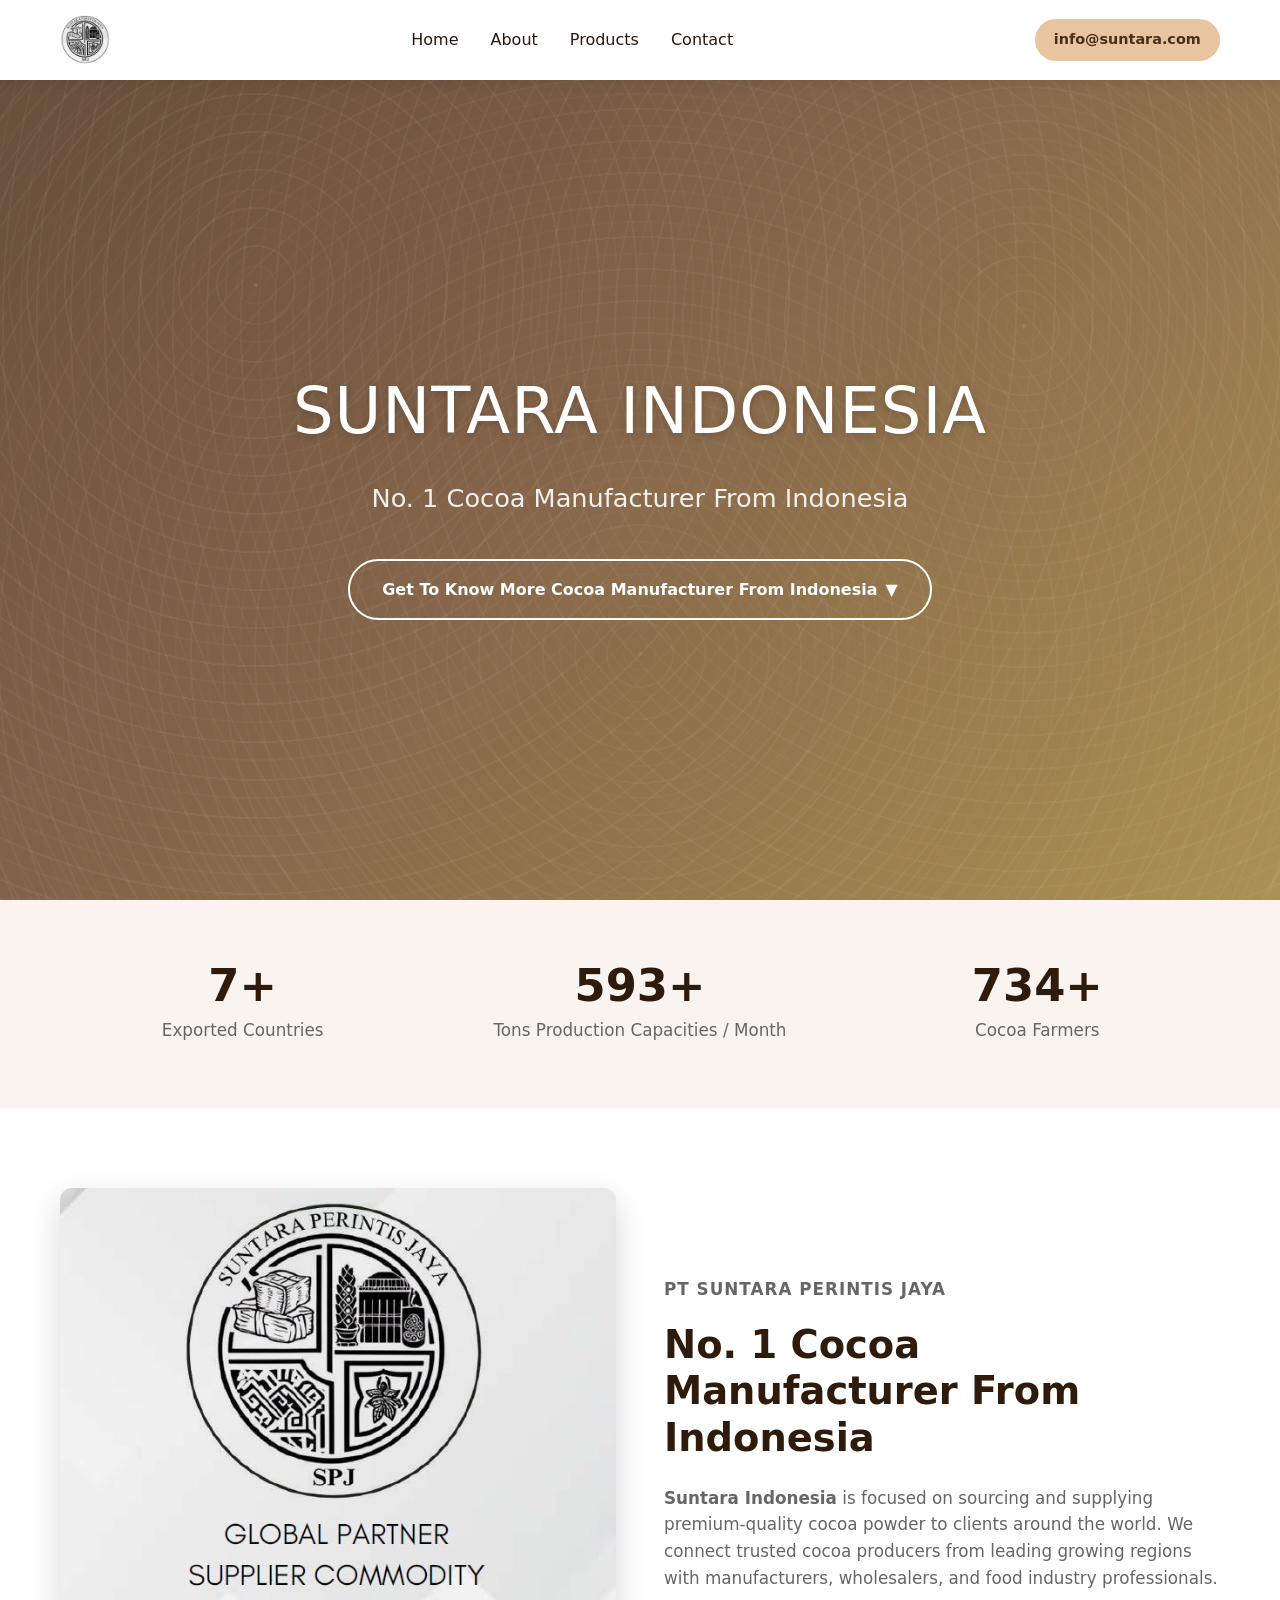
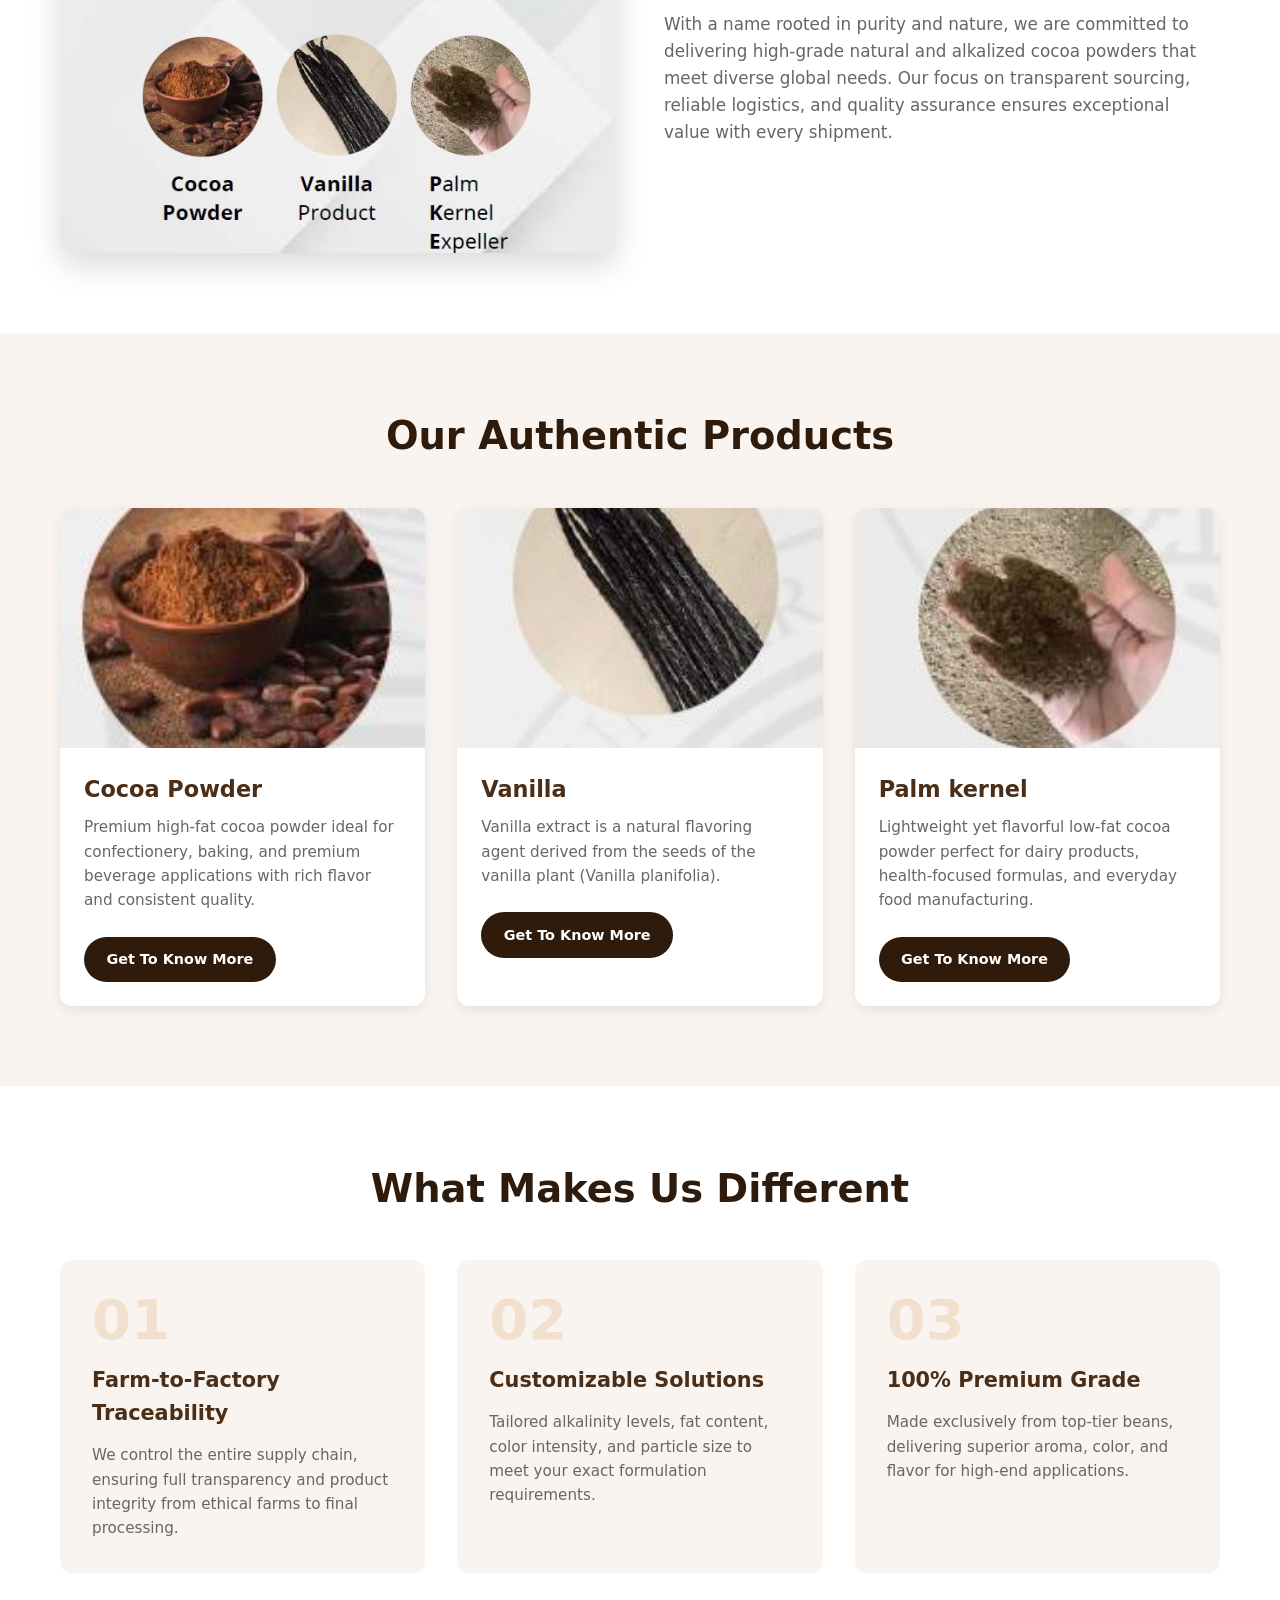
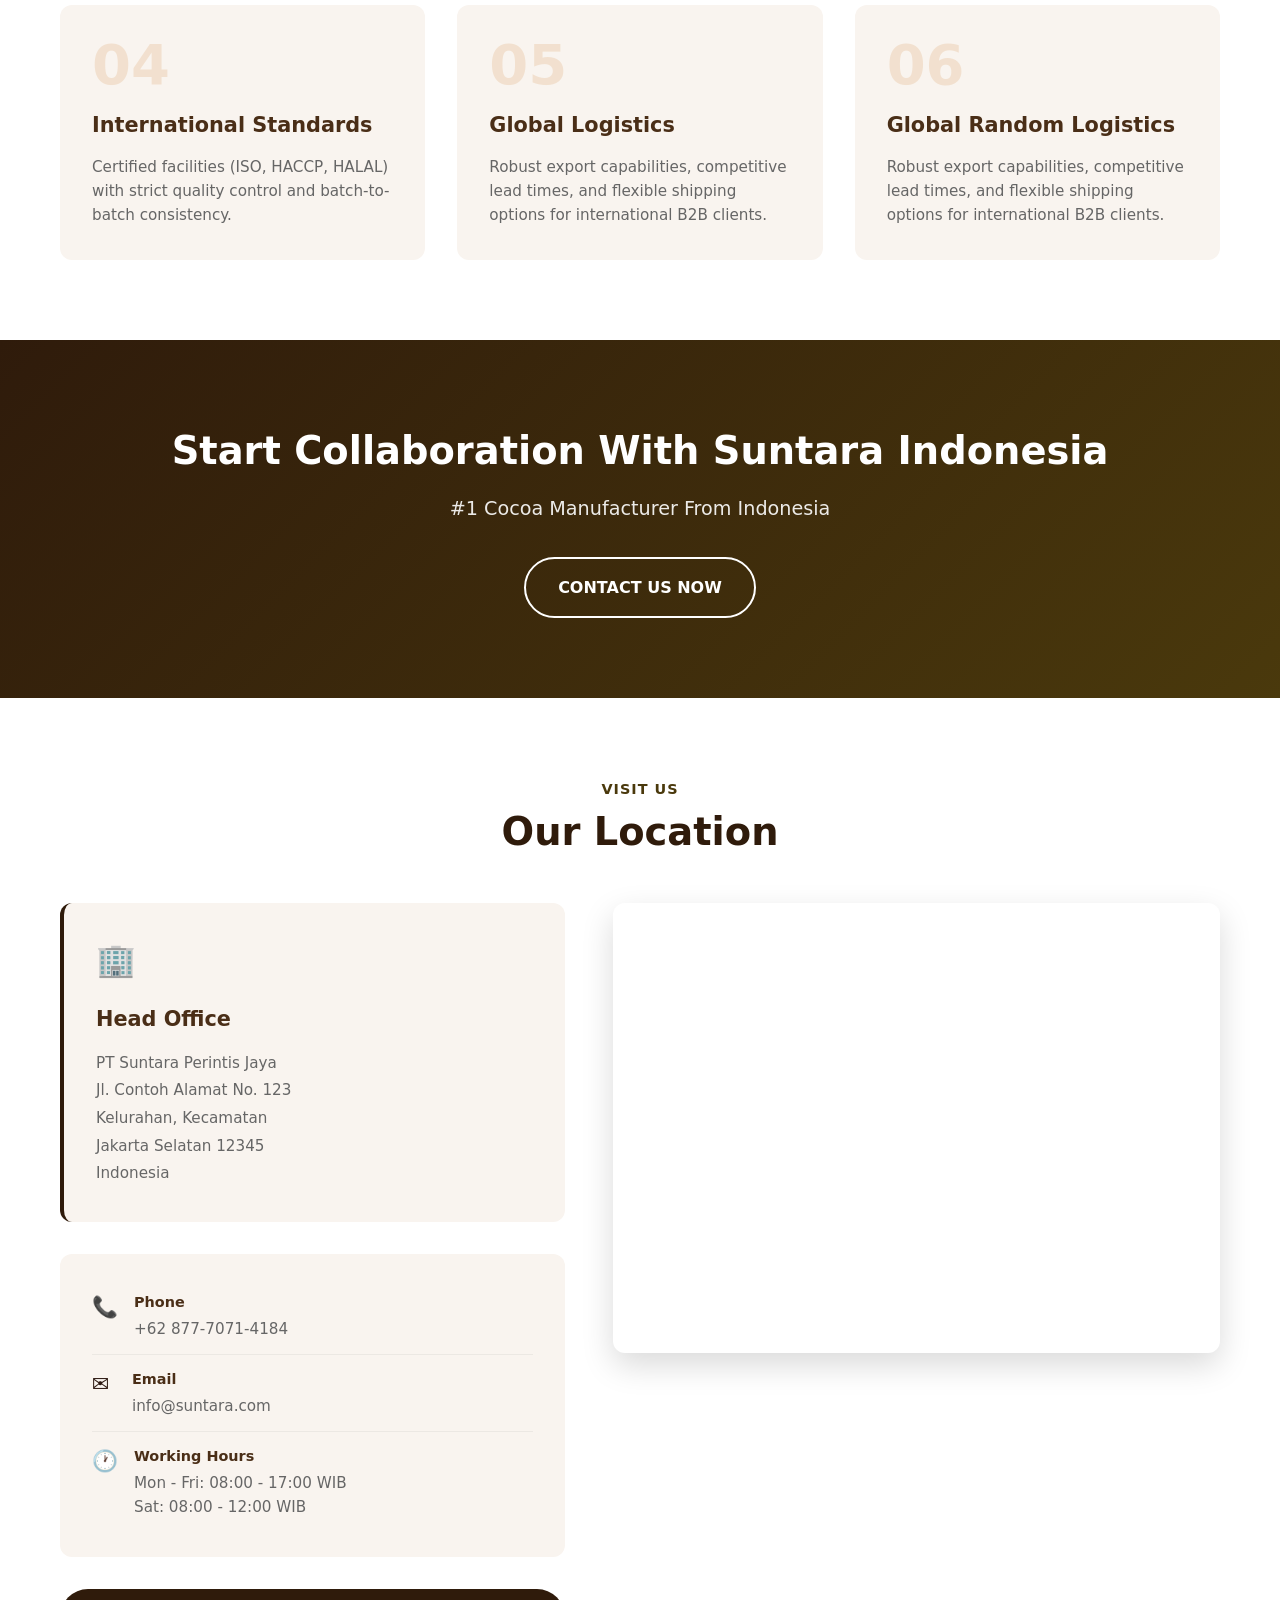
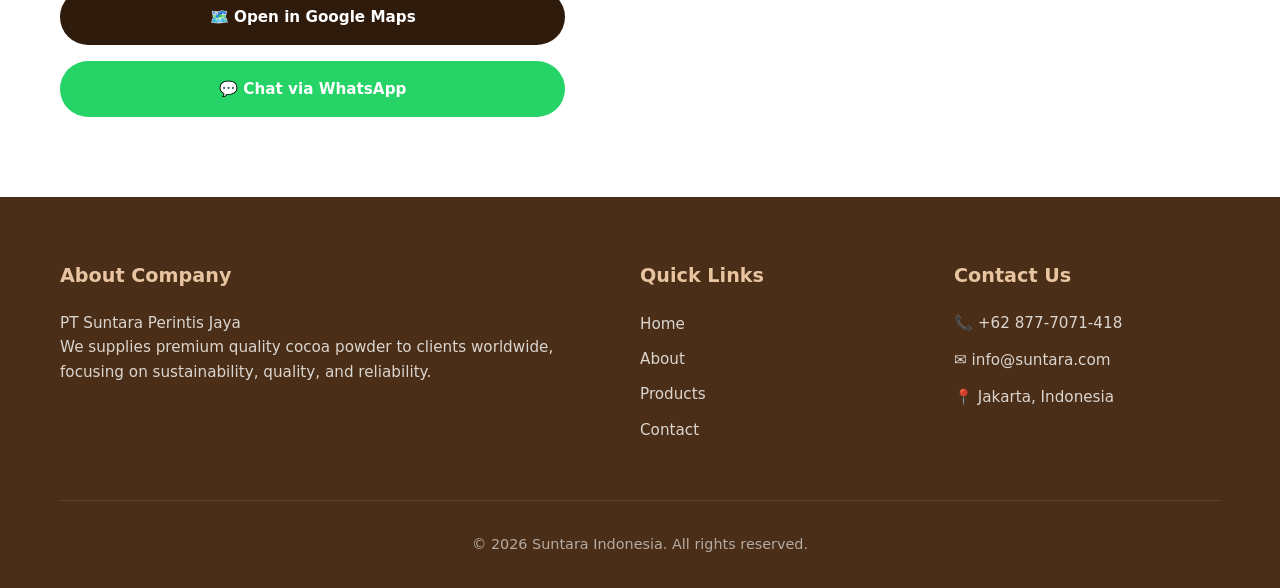
==== index.html @ 2d5b29d4 "add:3product" ====
<!DOCTYPE html>
<html lang="id">
<head>
    <meta charset="UTF-8">
    <meta name="viewport" content="width=device-width, initial-scale=1.0">
    <meta name="description" content="PT SPJ - Premium Cocoa Manufacturer from Indonesia. Supplying high-quality alkalized & natural cocoa powder worldwide.">
    <meta name="keywords" content="cocoa powder, cocoa manufacturer, indonesia cocoa, alkalized cocoa, natural cocoa">
    <title>PT SPJ | Premium Manufacturer</title>
    
    <!-- Link ke file CSS -->
    <link rel="stylesheet" href="style.css">
    
    <!-- Favicon (opsional) -->
    <link rel="icon" type="image/png" href="assets/images/favicon.png">
    
    <!-- Preload font (opsional, ganti dengan font yang Anda pakai) -->
    <link rel="preconnect" href="https://fonts.googleapis.com">
    <link rel="preconnect" href="https://fonts.gstatic.com" crossorigin>
</head>
<body>

    <!-- ================= HEADER / NAVBAR ================= -->
    <header class="navbar" id="navbar">
        <div class="container">
            <a href="#home" class="logo">
                <!-- Ganti dengan logo Anda -->
                <img src="assets/images/logo.png" alt="Santura Indonesia Logo" width="150" height="50">
            </a>
            
            <nav class="nav-menu">
                <a href="#home" class="nav-link">Home</a>
                <a href="#about" class="nav-link">About</a>
                <a href="#products" class="nav-link">Products</a>
                <a href="#contact" class="nav-link">Contact</a>
            </nav>
            
            <a href="mailto:info@suntara.com" class="email-btn">info@suntara.com</a>
            
            <!-- Hamburger untuk mobile -->
            <button class="hamburger" aria-label="Toggle navigation menu">
                <span></span>
                <span></span>
                <span></span>
            </button>
        </div>
    </header>

    <!-- ================= HERO SECTION ================= -->
    <section id="home" class="hero">
        <div class="container hero-content">
            <h1 class="hero-title">SUNTARA INDONESIA</h1>
            <p class="hero-subtitle">No. 1 Cocoa Manufacturer From Indonesia</p>
            <a href="#about" class="btn-primary">
                Get To Know More Cocoa Manufacturer From Indonesia
                <span class="arrow">▼</span>
            </a>
        </div>
    </section>

    <!-- ================= STATISTICS SECTION ================= -->
    <section class="statistics">
        <div class="container">
            <div class="stats-grid">
                <div class="stat-item">
                    <h3 class="stat-number">10+</h3>
                    <p class="stat-label">Exported Countries</p>
                </div>
                <div class="stat-item">
                    <h3 class="stat-number">800+</h3>
                    <p class="stat-label">Tons Production Capacities / Month</p>
                </div>
                <div class="stat-item">
                    <h3 class="stat-number">990+</h3>
                    <p class="stat-label">Cocoa Farmers</p>
                </div>
            </div>
        </div>
    </section>

    <!-- ================= ABOUT SECTION ================= -->
    <section id="about" class="about">
        <div class="container">
            <div class="about-grid">
                <div class="about-image">
                    <!-- Ganti dengan gambar about/factory Anda -->
                    <img src="assets/images/df.jpg" alt="Cocoa processing facility in Indonesia" loading="lazy" width="600" height="400">
                </div>
                <div class="about-content">
                    <p class="section-tag">PT Suntara Perintis Jaya</p>
                    <h2 class="section-title">No. 1 Cocoa Manufacturer From Indonesia</h2>
                    <p><strong>Suntara Indonesia</strong> is focused on sourcing and supplying premium-quality cocoa powder to clients around the world. We connect trusted cocoa producers from leading growing regions with manufacturers, wholesalers, and food industry professionals.</p>
                    <p>With a name rooted in purity and nature, we are committed to delivering high-grade natural and alkalized cocoa powders that meet diverse global needs. Our focus on transparent sourcing, reliable logistics, and quality assurance ensures exceptional value with every shipment.</p>
                </div>
            </div>
        </div>
    </section>

    <!-- ================= PRODUCTS SECTION ================= -->
    <section id="products" class="products">
        <div class="container">
            <div class="section-header">
                <h2 class="section-title">Our Authentic Products</h2>
            </div>
            <div class="products-grid">
                <!-- Product 1 -->
                <article class="product-card">
                    <div class="product-image">
                        <img src="assets/images/3.JPG" alt="Alkalized Cocoa Powder High Fat" loading="lazy" width="400" height="300">
                    </div>
                    <h3>Cocoa Powder</h3>
                    <p>Premium high-fat cocoa powder ideal for confectionery, baking, and premium beverage applications with rich flavor and consistent quality.</p>
                    <a href="#contact" class="btn-secondary">Get To Know More</a>
                </article>

                <!-- Product 2 -->
                <article class="product-card">
                    <div class="product-image">
                        <img src="assets/images/2.JPG" alt="Alkalized Cocoa Powder Low Fat" loading="lazy" width="400" height="300">
                    </div>
                    <h3>Vanilla</h3>
                    <p>Vanilla extract is a natural flavoring agent derived from the seeds of the vanilla plant (Vanilla planifolia).</p>
                    <a href="#contact" class="btn-secondary">Get To Know More</a>
                </article>

                 <!-- Product 3 -->
                <article class="product-card">
                    <div class="product-image">
                        <img src="assets/images/4.JPG" alt="Alkalized Cocoa Powder Low Fat" loading="lazy" width="400" height="300">
                    </div>
                    <h3>Palm kernel </h3>
                    <p>Lightweight yet flavorful low-fat cocoa powder perfect for dairy products, health-focused formulas, and everyday food manufacturing.</p>
                    <a href="#contact" class="btn-secondary">Get To Know More</a>
                </article>
            </div>
        </div>
    </section>
    

    <!-- ================= DIFFERENTIATORS SECTION ================= -->
    <section class="differentiators">
        <div class="container">
            <div class="section-header">
                <h2 class="section-title">What Makes Us Different</h2>
            </div>
            <div class="diff-grid">
                <div class="diff-item">
                    <div class="diff-number">01</div>
                    <h3>Farm-to-Factory Traceability</h3>
                    <p>We control the entire supply chain, ensuring full transparency and product integrity from ethical farms to final processing.</p>
                </div>
                <div class="diff-item">
                    <div class="diff-number">02</div>
                    <h3>Customizable Solutions</h3>
                    <p>Tailored alkalinity levels, fat content, color intensity, and particle size to meet your exact formulation requirements.</p>
                </div>
                <div class="diff-item">
                    <div class="diff-number">03</div>
                    <h3>100% Premium Grade</h3>
                    <p>Made exclusively from top-tier beans, delivering superior aroma, color, and flavor for high-end applications.</p>
                </div>
                <div class="diff-item">
                    <div class="diff-number">04</div>
                    <h3>International Standards</h3>
                    <p>Certified facilities (ISO, HACCP, HALAL) with strict quality control and batch-to-batch consistency.</p>
                </div>
                <div class="diff-item">
                    <div class="diff-number">05</div>
                    <h3>Global Logistics</h3>
                    <p>Robust export capabilities, competitive lead times, and flexible shipping options for international B2B clients.</p>
                </div>
                <div class="diff-item">
                    <div class="diff-number">06</div>
                    <h3>Global Random Logistics</h3>
                    <p>Robust export capabilities, competitive lead times, and flexible shipping options for international B2B clients.</p>
                </div>
            </div>
        </div>
    </section>

    <!-- ================= CTA SECTION ================= -->
    <section class="cta">
        <div class="container">
            <h2>Start Collaboration With Suntara Indonesia</h2>
            <p>#1 Cocoa Manufacturer From Indonesia</p>
            <a href="#contact" class="btn-primary">CONTACT US NOW</a>
        </div>
    </section>

    <!-- ================= LOCATION / MAP SECTION ================= -->
<section id="contact" class="location">
    <div class="container">
        <div class="section-header">
            <p class="section-tag">Visit Us</p>
            <h2 class="section-title">Our Location</h2>
        </div>
        
        <div class="location-grid">
            <!-- Address Info -->
            <div class="location-info">
                <div class="address-card">
                    <div class="address-icon">🏢</div>
                    <h3>Head Office</h3>
                    <p>PT Suntara Perintis Jaya</p>
                    <p>Jl. Contoh Alamat No. 123</p>
                    <p>Kelurahan, Kecamatan</p>
                    <p>Jakarta Selatan 12345</p>
                    <p>Indonesia</p>
                </div>
                
                <div class="contact-card">
                    <div class="contact-item">
                        <span class="contact-icon">📞</span>
                        <div>
                            <strong>Phone</strong>
                            <p>+62 877-7071-4184</p>
                        </div>
                    </div>
                    <div class="contact-item">
                        <span class="contact-icon">✉️</span>
                        <div>
                            <strong>Email</strong>
                            <p>info@suntara.com</p>
                        </div>
                    </div>
                    <div class="contact-item">
                        <span class="contact-icon">🕐</span>
                        <div>
                            <strong>Working Hours</strong>
                            <p>Mon - Fri: 08:00 - 17:00 WIB</p>
                            <p>Sat: 08:00 - 12:00 WIB</p>
                        </div>
                    </div>
                </div>
                
                <!-- Action Buttons -->
                <div class="location-actions">
                    <a href="https://maps.google.com/?q=PT+Suntara+Perintis+Jaya+Jakarta" 
                       target="_blank" 
                       class="btn-map">
                        🗺️ Open in Google Maps
                    </a>
                    <a href="https://wa.me/6287770714184" 
                       target="_blank" 
                       class="btn-whatsapp">
                        💬 Chat via WhatsApp
                    </a>
                </div>
            </div>
            
            <!-- Google Maps Embed -->
            <div class="location-map">
                <!-- Ganti src dengan embed URL dari Google Maps Anda -->
                <iframe 
                    src="https://www.google.com/maps/embed?pb=!1m18!1m12!1m3!1d126920.88888888889!2d106.8!3d-6.2!2m3!1f0!2f0!3f0!3m2!1i1024!2i768!4f13.1!3m3!1m2!1s0x0%3A0x0!2zNsKwMTInMDAuMCJTIDEwNsKwNDgnMDAuMCJF!5e0!3m2!1sen!2sid!4v1234567890" 
                    width="100%" 
                    height="450" 
                    style="border:0; border-radius: 12px;" 
                    allowfullscreen="" 
                    loading="lazy" 
                    referrerpolicy="no-referrer-when-downgrade"
                    title="PT Suntara Perintis Jaya Location">
                </iframe>
            </div>
        </div>
    </div>
</section>

    <!-- ================= FOOTER / CONTACT ================= -->
    <footer id="footer" class="footer">
        <div class="container">
            <div class="footer-grid">
                <div class="footer-col">
                    <h4>About Company</h4>
                    <p>PT Suntara Perintis Jaya 
                        <br>We supplies premium quality cocoa powder to clients worldwide, focusing on sustainability, quality, and reliability.</p>
                </div>
                <div class="footer-col">
                    <h4>Quick Links</h4>
                    <ul>
                        <li><a href="#home">Home</a></li>
                        <li><a href="#about">About</a></li>
                        <li><a href="#products">Products</a></li>
                        <li><a href="#contact">Contact</a></li>
                    </ul>
                </div>
                <div class="footer-col">
                    <h4>Contact Us</h4>
                    <p>📞 +62 877-7071-418</p>
                    <p>✉️ info@suntara.com</p>
                    <p>📍 Jakarta, Indonesia</p>
                </div>
            </div>
            <div class="footer-bottom">
                <p>&copy; <span id="current-year"></span> Suntara Indonesia. All rights reserved.</p>
            </div>
        </div>
    </footer>

    <!-- Link ke file JavaScript -->
    <script src="srcipt.js"></script>
</body>
</html>
---- style.css ----
/* =========================================
   1. CSS VARIABLES & RESET
   ========================================= */
:root {
    --primary-color: #2f1b0b;
    --primary-dark: #4A2E17;
    --secondary-color: #4a390c;
    --accent-color: #E8C4A0;
    --text-dark: #2C1810;
    --text-light: #6B4423;
    --text-muted: #666666;
    --bg-light: #F9F4EF;
    --bg-white: #ffffff;
    --shadow-sm: 0 4px 12px rgba(0, 0, 0, 0.08);
    --shadow-md: 0 8px 24px rgba(0, 0, 0, 0.12);
    --shadow-lg: 0 12px 32px rgba(0, 0, 0, 0.15);
    --radius-sm: 8px;
    --radius-md: 12px;
    --transition: all 0.3s cubic-bezier(0.4, 0, 0.2, 1);
    --header-height: 80px;
    --container-width: 1200px;
    --font-main: 'Segoe UI', system-ui, -apple-system, sans-serif;
}

*, *::before, *::after {
    margin: 0;
    padding: 0;
    box-sizing: border-box;
}

html {
    scroll-behavior: smooth;
    font-size: 16px;
}

body {
    font-family: var(--font-main);
    color: var(--text-dark);
    background-color: var(--bg-white);
    line-height: 1.6;
    overflow-x: hidden;
}

img {
    max-width: 100%;
    height: auto;
    display: block;
}

a {
    text-decoration: none;
    color: inherit;
    transition: var(--transition);
}

ul {
    list-style: none;
}

.container {
    width: 100%;
    max-width: var(--container-width);
    margin: 0 auto;
    padding: 0 20px;
}

/* =========================================
   2. HEADER / NAVBAR
   ========================================= */
.navbar {
    position: fixed;
    top: 0;
    left: 0;
    width: 100%;
    height: var(--header-height);
    background: rgba(255, 255, 255, 0.95);
    backdrop-filter: blur(10px);
    box-shadow: var(--shadow-sm);
    z-index: 1000;
    display: flex;
    align-items: center;
}

.navbar .container {
    display: flex;
    justify-content: space-between;
    align-items: center;
}

.logo img {
    height: 50px;
    width: auto;
    transition: var(--transition);
}

.logo:hover img {
    transform: scale(1.03);
}

.nav-menu {
    display: flex;
    gap: 2rem;
    align-items: center;
}

.nav-link {
    font-weight: 500;
    color: var(--text-dark);
    position: relative;
    padding: 0.5rem 0;
}

.nav-link::after {
    content: '';
    position: absolute;
    bottom: 0;
    left: 0;
    width: 0;
    height: 2px;
    background: var(--primary-color);
    transition: var(--transition);
}

.nav-link:hover,
.nav-link.active {
    color: var(--primary-color);
}

.nav-link:hover::after,
.nav-link.active::after {
    width: 100%;
}

.email-btn {
    background: var(--accent-color);
    color: var(--primary-dark);
    padding: 0.6rem 1.2rem;
    border-radius: 50px;
    font-weight: 600;
    font-size: 0.9rem;
    white-space: nowrap;
}

.email-btn:hover {
    background: var(--primary-color);
    color: var(--bg-white);
}

.hamburger {
    display: none;
    flex-direction: column;
    gap: 5px;
    cursor: pointer;
    background: none;
    border: none;
    padding: 5px;
}

.hamburger span {
    display: block;
    width: 28px;
    height: 3px;
    background: var(--primary-color);
    border-radius: 2px;
    transition: var(--transition);
}

.hamburger.active span:nth-child(1) {
    transform: translateY(8px) rotate(45deg);
}

.hamburger.active span:nth-child(2) {
    opacity: 0;
}

.hamburger.active span:nth-child(3) {
    transform: translateY(-8px) rotate(-45deg);
}

/* =========================================
   3. HERO SECTION
   ========================================= */
.hero {
    margin-top: var(--header-height);
    min-height: calc(100vh - var(--header-height));
    display: flex;
    align-items: center;
    justify-content: center;
    text-align: center;
    color: var(--bg-white);
    position: relative;
    overflow: hidden;
    background:
        linear-gradient(135deg, rgba(74, 46, 23, 0.88) 0%, rgba(107, 68, 35, 0.82) 45%, rgba(139, 105, 20, 0.76) 100%),
        url('assets/images/hero-bg.jpg') center/cover no-repeat fixed;
}

.hero::before {
    content: '';
    position: absolute;
    inset: 0;
    pointer-events: none;
    background:
        radial-gradient(circle at 20% 25%, rgba(255, 255, 255, 0.10) 0 2px, transparent 2px 70px),
        radial-gradient(circle at 80% 30%, rgba(232, 196, 160, 0.12) 0 2px, transparent 2px 85px),
        radial-gradient(circle at 50% 70%, rgba(255, 255, 255, 0.08) 0 2px, transparent 2px 90px),
        repeating-radial-gradient(circle at 20% 25%, rgba(255, 255, 255, 0.08) 0 2px, transparent 2px 18px, rgba(232, 196, 160, 0.05) 18px 20px, transparent 20px 38px),
        repeating-radial-gradient(circle at 80% 30%, rgba(255, 255, 255, 0.07) 0 2px, transparent 2px 16px, rgba(232, 196, 160, 0.05) 16px 18px, transparent 18px 34px),
        repeating-radial-gradient(circle at 50% 70%, rgba(255, 255, 255, 0.06) 0 2px, transparent 2px 15px, rgba(232, 196, 160, 0.04) 15px 17px, transparent 17px 32px);
    opacity: 0.55;
    mix-blend-mode: screen;
}

.hero::after {
    content: '';
    position: absolute;
    inset: 0;
    pointer-events: none;
    background:
        linear-gradient(120deg, rgba(255, 255, 255, 0.06), transparent 35%),
        linear-gradient(300deg, rgba(232, 196, 160, 0.10), transparent 40%);
    opacity: 0.8;
    z-index: 0;
}

.hero-content {
    max-width: 800px;
    padding: 2rem;
    position: relative;
    z-index: 1;
}

.hero-title {
    font-size: clamp(2.5rem, 5vw, 4.5rem);
    font-weight: 500;
    letter-spacing: 1px;
    margin-bottom: 1rem;
    text-shadow: 0 2px 8px rgba(0,0,0,0.2);
}

.hero-subtitle {
    font-size: clamp(1.1rem, 2vw, 1.6rem);
    font-weight: 400;
    margin-bottom: 2.5rem;
    opacity: 0.9;
}

.btn-primary {
    display: inline-flex;
    align-items: center;
    gap: 0.5rem;
    background: transparent;
    color: var(--bg-white);
    padding: 1rem 2rem;
    border: 2px solid var(--bg-white);
    border-radius: 50px;
    font-weight: 600;
    font-size: 1rem;
    transition: var(--transition);
    cursor: pointer;
}

.btn-primary:hover {
    background: var(--bg-white);
    color: var(--primary-color);
    transform: translateY(-3px);
    box-shadow: var(--shadow-md);
}

.arrow {
    transition: transform 0.3s;
}

.btn-primary:hover .arrow {
    transform: translateY(4px);
}

/* =========================================
   4. STATISTICS SECTION
   ========================================= */
.statistics {
    background: var(--bg-light);
    padding: 4rem 0;
}

.stats-grid {
    display: grid;
    grid-template-columns: repeat(auto-fit, minmax(220px, 1fr));
    gap: 2rem;
    text-align: center;
}

.stat-number {
    font-size: 2.8rem;
    font-weight: 800;
    color: var(--primary-color);
    margin-bottom: 0.5rem;
    line-height: 1;
}

.stat-label {
    color: var(--text-muted);
    font-size: 1.05rem;
    font-weight: 500;
}

/* =========================================
   5. ABOUT SECTION
   ========================================= */
.about {
    padding: 5rem 0;
    background: var(--bg-white);
}

.about-grid {
    display: grid;
    grid-template-columns: 1fr 1fr;
    gap: 3rem;
    align-items: center;
}

.about-image {
    border-radius: var(--radius-md);
    overflow: hidden;
    box-shadow: var(--shadow-lg);
}

.about-image img {
    width: 100%;
    height: 100%;
    object-fit: cover;
}

.section-tag {
    color: var(--secondary-color);
    font-weight: 700;
    text-transform: uppercase;
    letter-spacing: 1px;
    font-size: 0.9rem;
    margin-bottom: 0.5rem;
}

.section-title {
    font-size: clamp(1.8rem, 3vw, 2.5rem);
    color: var(--primary-color);
    margin-bottom: 1.5rem;
    line-height: 1.2;
}

.about-content p {
    margin-bottom: 1.2rem;
    color: var(--text-muted);
    font-size: 1.05rem;
}

/* =========================================
   6. PRODUCTS SECTION
   ========================================= */
.products {
    padding: 5rem 0;
    background: var(--bg-light);
}

.section-header {
    text-align: center;
    margin-bottom: 3rem;
}

.products-grid {
    display: grid;
    grid-template-columns: repeat(auto-fit, minmax(300px, 1fr));
    gap: 2rem;
}

.product-card {
    background: var(--bg-white);
    border-radius: var(--radius-md);
    overflow: hidden;
    box-shadow: var(--shadow-sm);
    transition: var(--transition);
}

.product-card:hover {
    transform: translateY(-8px);
    box-shadow: var(--shadow-md);
}

.product-image {
    width: 100%;
    height: 240px;
    overflow: hidden;
}

.product-image img {
    width: 100%;
    height: 100%;
    object-fit: cover;
    transition: transform 0.5s ease;
}

.product-card:hover .product-image img {
    transform: scale(1.08);
}

.product-card h3 {
    padding: 1.5rem 1.5rem 0.5rem;
    font-size: 1.4rem;
    color: var(--primary-dark);
}

.product-card p {
    padding: 0 1.5rem 1.5rem;
    color: var(--text-muted);
    font-size: 0.95rem;
}

.btn-secondary {
    display: inline-block;
    margin: 0 1.5rem 1.5rem;
    background: var(--primary-color);
    color: var(--bg-white);
    padding: 0.7rem 1.4rem;
    border-radius: 50px;
    font-weight: 600;
    font-size: 0.9rem;
    transition: var(--transition);
}

.btn-secondary:hover {
    background: var(--primary-dark);
    transform: translateY(-2px);
}

/* =========================================
   7. DIFFERENTIATORS SECTION
   ========================================= */
.differentiators {
    padding: 5rem 0;
    background: var(--bg-white);
}

.diff-grid {
    display: grid;
    grid-template-columns: repeat(auto-fit, minmax(280px, 1fr));
    gap: 2rem;
}

.diff-item {
    background: var(--bg-light);
    padding: 2rem;
    border-radius: var(--radius-md);
    transition: var(--transition);
    position: relative;
    overflow: hidden;
}

.diff-item:hover {
    background: var(--primary-color);
    color: var(--bg-white);
    transform: translateY(-5px);
}

.diff-number {
    font-size: 3.5rem;
    font-weight: 900;
    color: var(--accent-color);
    opacity: 0.4;
    margin-bottom: 1rem;
    line-height: 1;
}

.diff-item h3 {
    font-size: 1.3rem;
    margin-bottom: 0.8rem;
    color: var(--primary-dark);
    transition: var(--transition);
}

.diff-item:hover h3,
.diff-item:hover p {
    color: var(--bg-white);
}

.diff-item p {
    color: var(--text-muted);
    font-size: 0.95rem;
    line-height: 1.6;
}

/* =========================================
   8. CTA SECTION
   ========================================= */
.cta {
    background: linear-gradient(135deg, var(--primary-color) 0%, var(--secondary-color) 100%);
    padding: 5rem 0;
    text-align: center;
    color: var(--bg-white);
}

.cta h2 {
    font-size: clamp(1.8rem, 3vw, 2.5rem);
    margin-bottom: 0.8rem;
}

.cta p {
    font-size: 1.2rem;
    margin-bottom: 2rem;
    opacity: 0.9;
}

/* =========================================
   9. FOOTER
   ========================================= */
.footer {
    background: var(--primary-dark);
    color: var(--bg-white);
    padding: 4rem 0 2rem;
}

.footer-grid {
    display: grid;
    grid-template-columns: 2fr 1fr 1fr;
    gap: 3rem;
    margin-bottom: 3rem;
}

.footer-col h4 {
    color: var(--accent-color);
    margin-bottom: 1.2rem;
    font-size: 1.2rem;
}

.footer-col p {
    color: rgba(255, 255, 255, 0.8);
    margin-bottom: 0.8rem;
    font-size: 0.95rem;
}

.footer-col ul li {
    margin-bottom: 0.6rem;
}

.footer-col ul a {
    color: rgba(255, 255, 255, 0.8);
    font-size: 0.95rem;
}

.footer-col ul a:hover {
    color: var(--accent-color);
    padding-left: 5px;
}

.footer-bottom {
    text-align: center;
    padding-top: 2rem;
    border-top: 1px solid rgba(255, 255, 255, 0.1);
    color: rgba(255, 255, 255, 0.6);
    font-size: 0.9rem;
}

/* =========================================
   10. ANIMATIONS & UTILITIES
   ========================================= */
.fade-in {
    opacity: 0;
    transform: translateY(30px);
    transition: opacity 0.6s ease-out, transform 0.6s ease-out;
}

.fade-in.visible {
    opacity: 1;
    transform: translateY(0);
}

/* =========================================
   11. RESPONSIVE DESIGN
   ========================================= */
@media (max-width: 992px) {
    .about-grid {
        grid-template-columns: 1fr;
    }
    
    .about-image {
        order: -1;
    }
    
    .footer-grid {
        grid-template-columns: 1fr 1fr;
    }
}

@media (max-width: 768px) {
    .hamburger {
        display: flex;
    }
    
    .nav-menu {
        position: fixed;
        top: var(--header-height);
        left: -100%;
        width: 100%;
        height: calc(100vh - var(--header-height));
        background: var(--bg-white);
        flex-direction: column;
        justify-content: center;
        gap: 2rem;
        transition: var(--transition);
        box-shadow: var(--shadow-lg);
    }
    
    .nav-menu.active {
        left: 0;
    }
    
    .nav-link {
        font-size: 1.3rem;
    }
    
    .email-btn {
        display: none;
    }
    
    .hero {
        background-attachment: scroll; /* Fix mobile parallax issue */
    }
    
    .footer-grid {
        grid-template-columns: 1fr;
        gap: 2rem;
    }
}

@media (max-width: 480px) {
    .stats-grid {
        grid-template-columns: 1fr;
    }
    
    .btn-primary {
        padding: 0.8rem 1.5rem;
        font-size: 0.95rem;
    }
}

/* FORCE SMOOTH SCROLL */
html {
    scroll-behavior: smooth !important;
    scroll-padding-top: 80px; /* Offset untuk fixed header */
}

/* Pastikan tidak ada yang override */
* {
    scroll-behavior: smooth !important;
}

/* =========================================
   12. LOCATION / MAP SECTION
   ========================================= */
.location {
    padding: 5rem 0;
    background: var(--bg-white);
}

.location-grid {
    display: grid;
    grid-template-columns: 1fr 1.2fr;
    gap: 3rem;
    align-items: start;
}

/* Address Info */
.location-info {
    display: flex;
    flex-direction: column;
    gap: 2rem;
}

.address-card {
    background: var(--bg-light);
    padding: 2rem;
    border-radius: var(--radius-md);
    border-left: 4px solid var(--primary-color);
}

.address-card .address-icon {
    font-size: 2rem;
    margin-bottom: 1rem;
}

.address-card h3 {
    color: var(--primary-dark);
    margin-bottom: 1rem;
    font-size: 1.3rem;
}

.address-card p {
    color: var(--text-muted);
    margin-bottom: 0.3rem;
    font-size: 0.95rem;
    line-height: 1.5;
}

/* Contact Cards */
.contact-card {
    background: var(--bg-light);
    padding: 1.5rem 2rem;
    border-radius: var(--radius-md);
}

.contact-item {
    display: flex;
    gap: 1rem;
    padding: 0.8rem 0;
    border-bottom: 1px solid rgba(0,0,0,0.05);
}

.contact-item:last-child {
    border-bottom: none;
}

.contact-icon {
    font-size: 1.3rem;
    min-width: 24px;
}

.contact-item strong {
    display: block;
    color: var(--primary-dark);
    font-size: 0.9rem;
    margin-bottom: 0.2rem;
}

.contact-item p {
    color: var(--text-muted);
    font-size: 0.95rem;
    margin: 0;
}

/* Action Buttons */
.location-actions {
    display: flex;
    flex-direction: column;
    gap: 1rem;
}

.btn-map,
.btn-whatsapp {
    display: flex;
    align-items: center;
    justify-content: center;
    gap: 0.5rem;
    padding: 1rem 1.5rem;
    border-radius: 50px;
    font-weight: 600;
    font-size: 0.95rem;
    transition: var(--transition);
    text-align: center;
}

.btn-map {
    background: var(--primary-color);
    color: var(--bg-white);
}

.btn-map:hover {
    background: var(--primary-dark);
    transform: translateY(-2px);
    box-shadow: var(--shadow-md);
}

.btn-whatsapp {
    background: #25D366;
    color: var(--bg-white);
}

.btn-whatsapp:hover {
    background: #128C7E;
    transform: translateY(-2px);
    box-shadow: var(--shadow-md);
}

/* Map Container */
.location-map {
    border-radius: var(--radius-md);
    overflow: hidden;
    box-shadow: var(--shadow-lg);
    height: fit-content;
    position: sticky;
    top: 100px;
}

.location-map iframe {
    display: block;
    width: 100%;
    height: 450px;
    border: 0;
}

/* Responsive */
@media (max-width: 992px) {
    .location-grid {
        grid-template-columns: 1fr;
        gap: 2rem;
    }
    
    .location-map {
        position: static;
    }
    
    .location-map iframe {
        height: 350px;
    }
}

@media (max-width: 480px) {
    .location-actions {
        flex-direction: column;
    }
    
    .location-map iframe {
        height: 280px;
    }
}
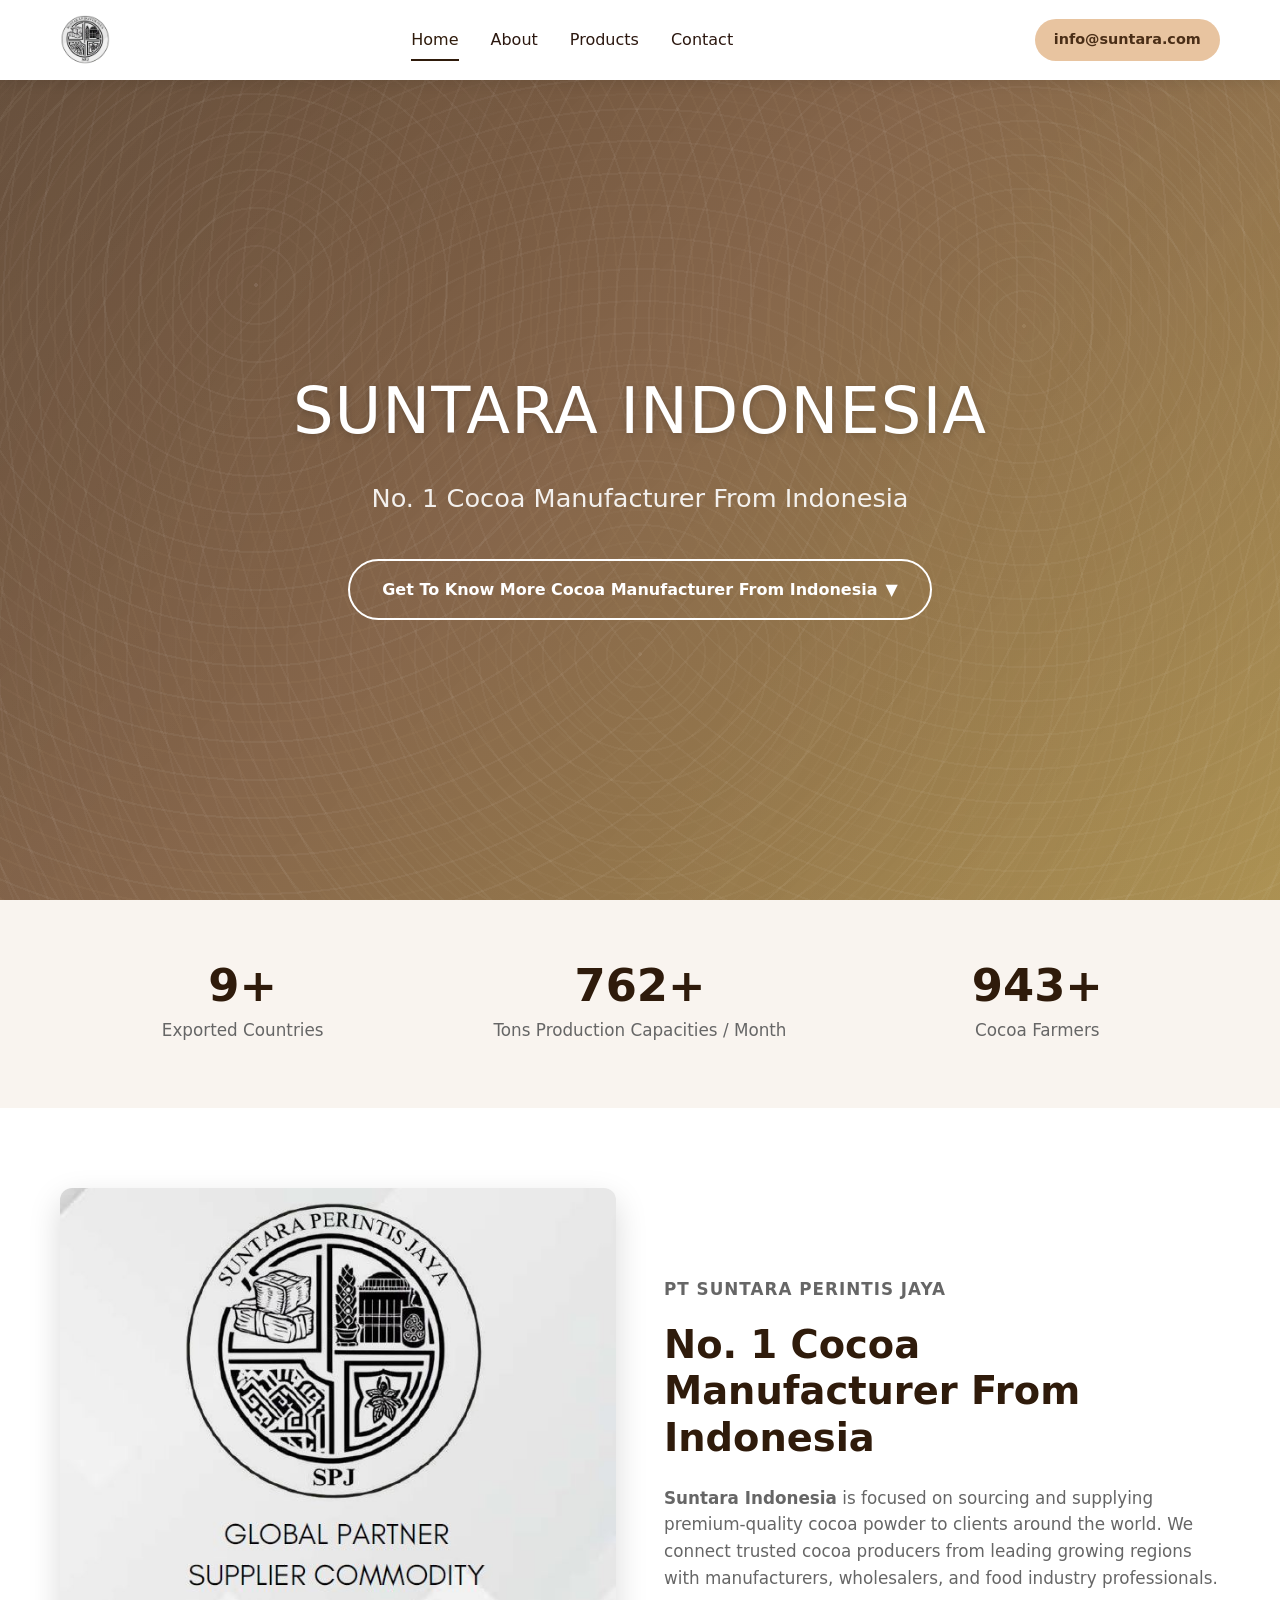
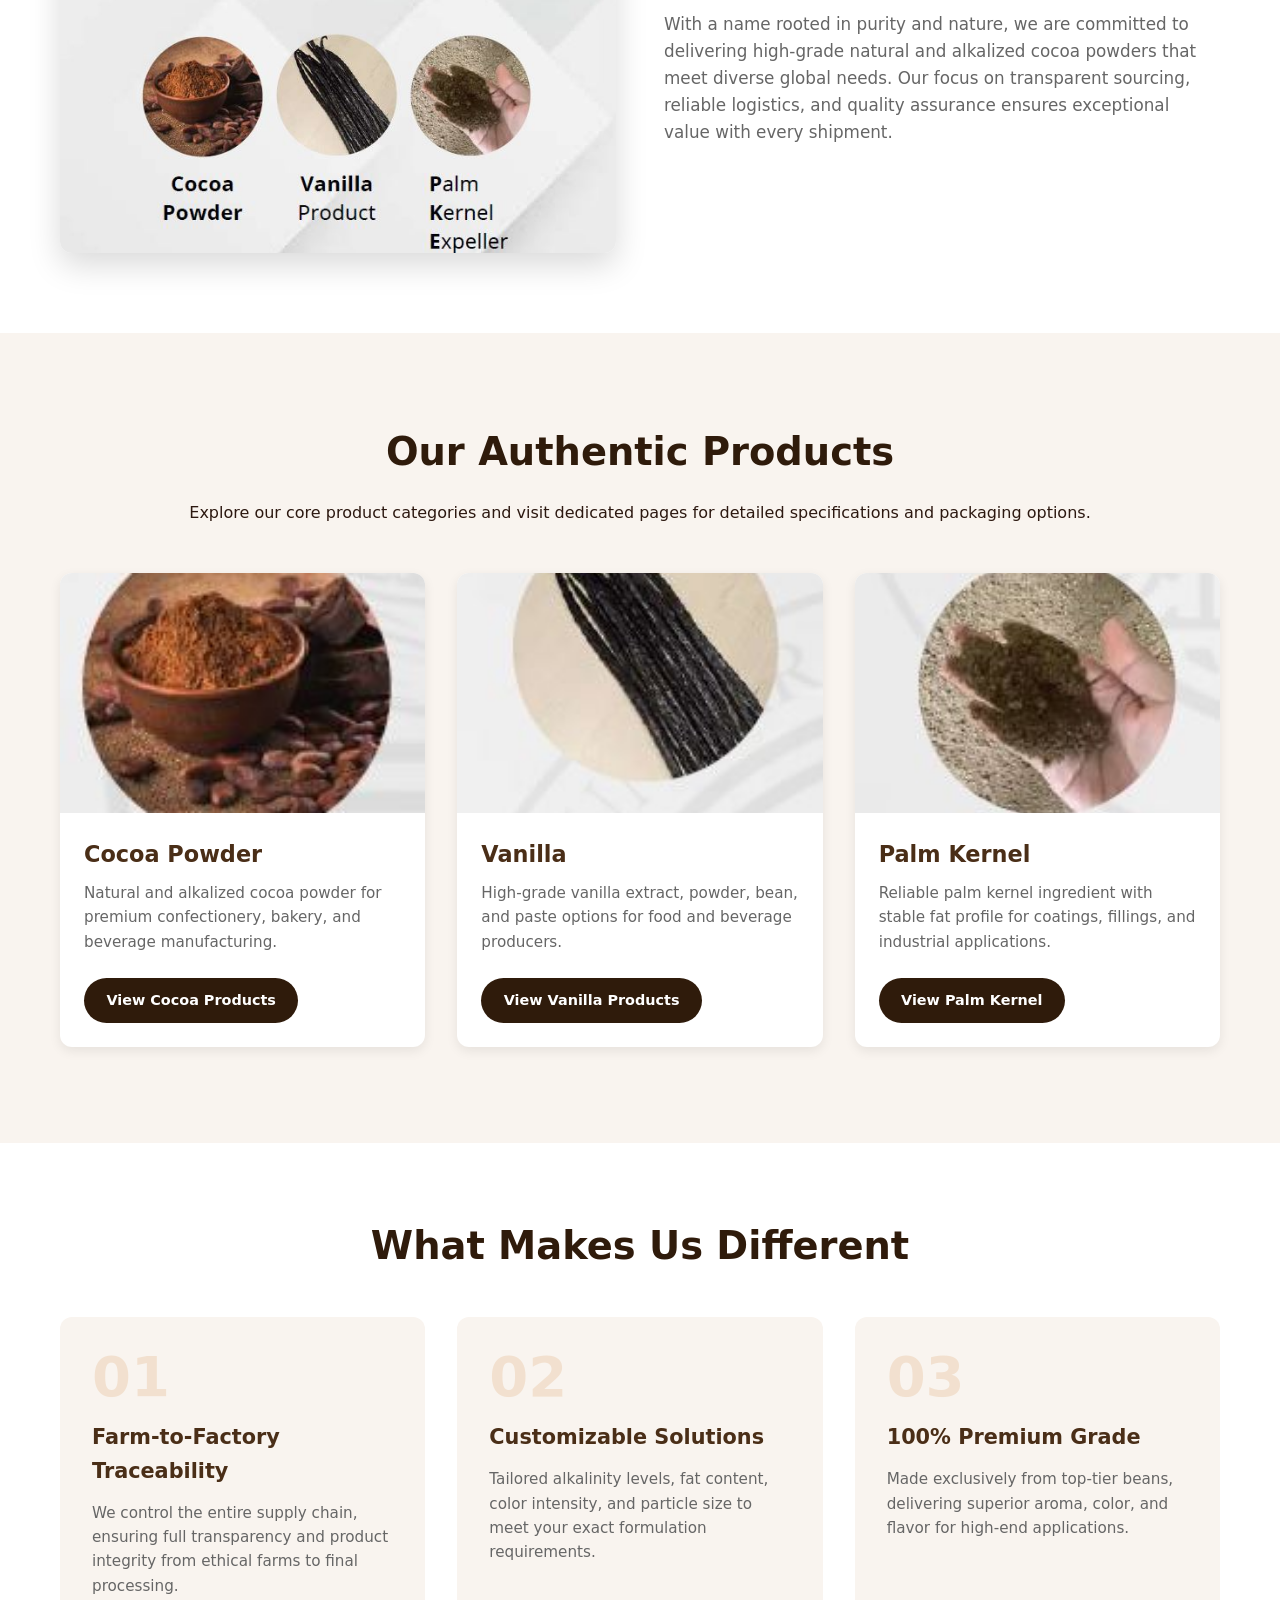
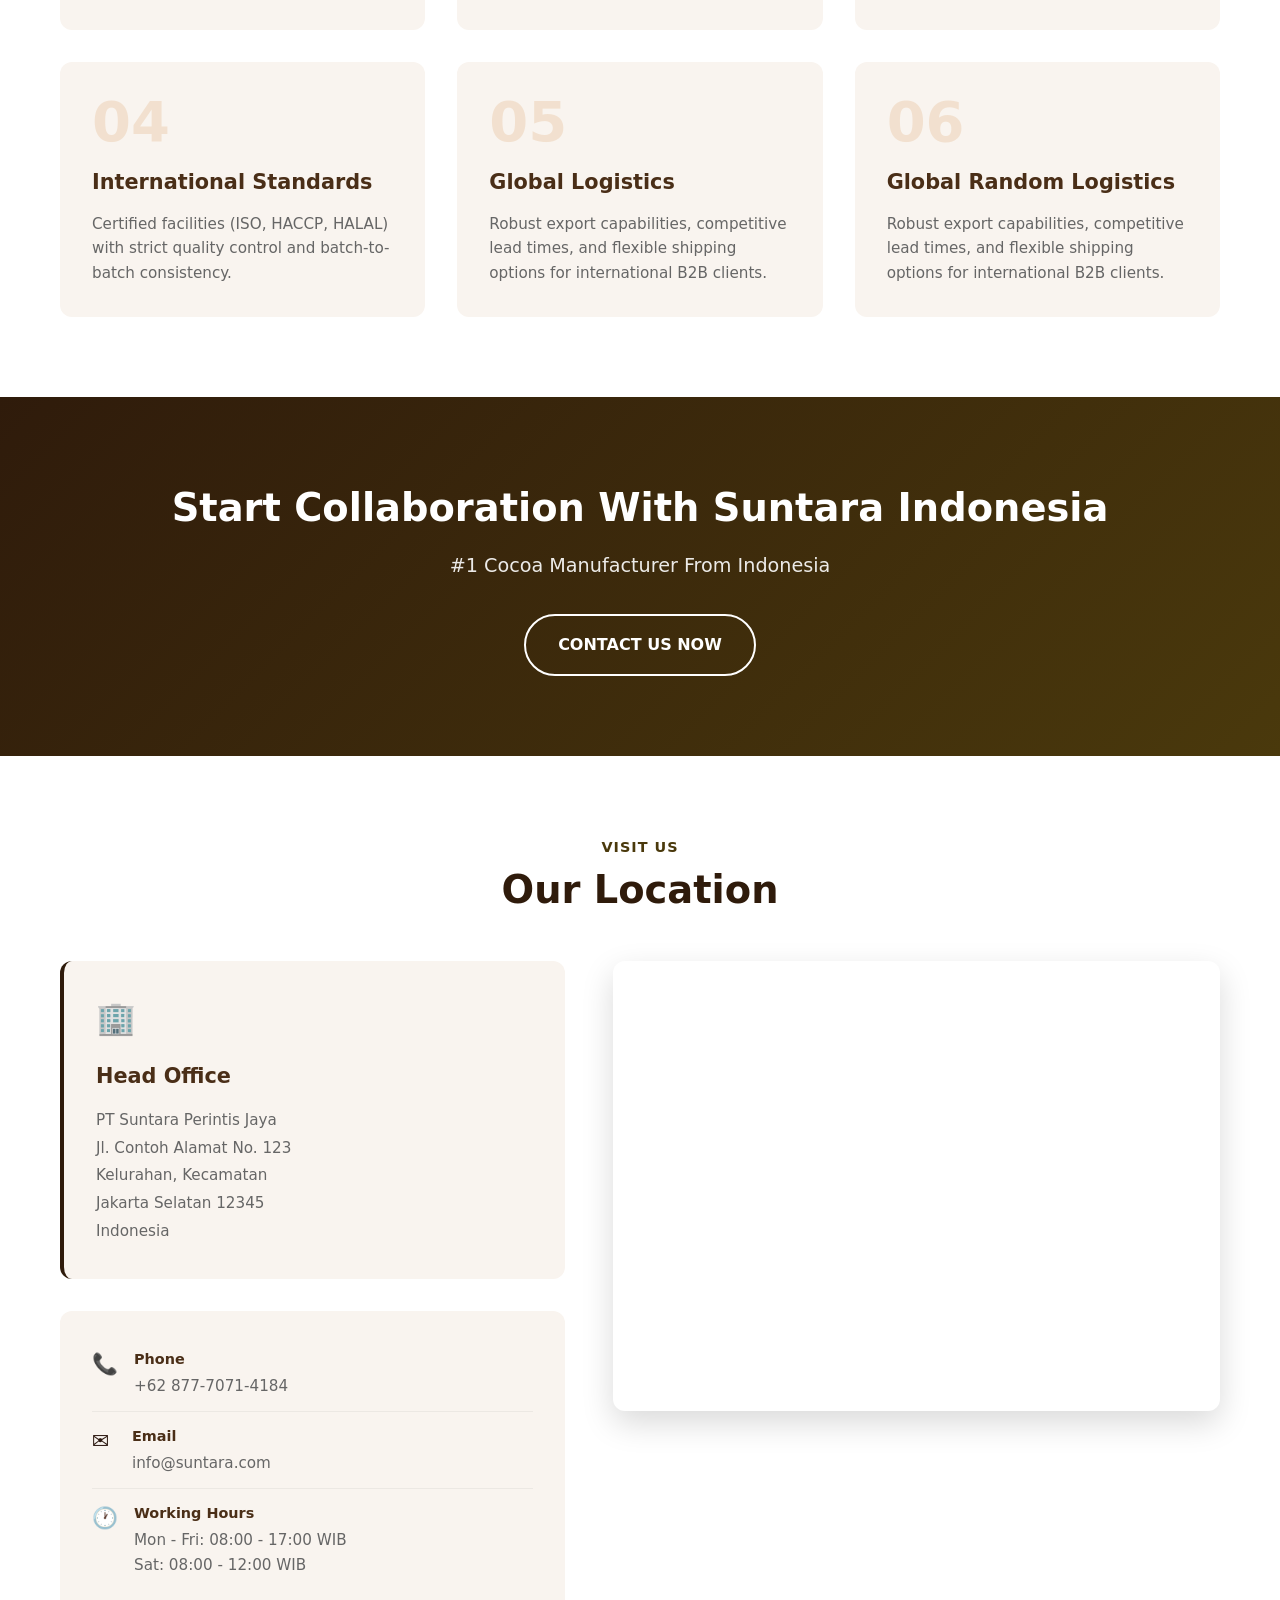
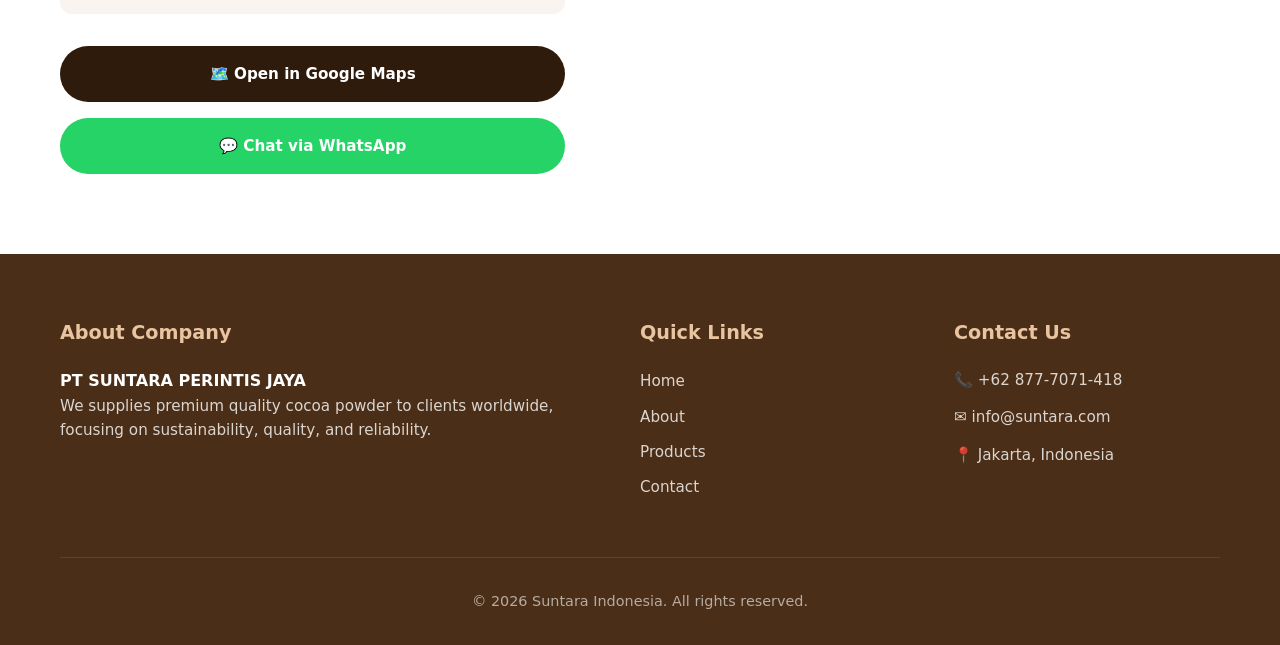
==== commit 906b9333: "req:2 Co-authored-by: Copilot <copilot@github.com>" ====
--- a/index.html
+++ b/index.html
@@ -30,7 +30,31 @@
             <nav class="nav-menu">
                 <a href="#home" class="nav-link">Home</a>
                 <a href="#about" class="nav-link">About</a>
-                <a href="#products" class="nav-link">Products</a>
+
+                <!-- Products dengan Submenu -->
+                <div class="nav-item has-submenu">
+                    <a href="#products" class="nav-link" aria-expanded="false">
+                        Products
+                    </a>
+                    <ul class="submenu">
+                        <li>
+                            <a href="cocoa.html" class="submenu-link">
+                                <span>Cocoa Powder</span>
+                            </a>
+                        </li>
+                        <li>
+                            <a href="vanilla.html" class="submenu-link">
+                                <span>Vanilla</span>
+                            </a>
+                        </li>
+                        <li>
+                            <a href="palm.html" class="submenu-link">
+                                <span>Palm Kernel</span>
+                            </a>
+                        </li>
+                    </ul>
+                </div>
+
                 <a href="#contact" class="nav-link">Contact</a>
             </nav>
             
@@ -46,19 +70,19 @@
     </header>
 
     <!-- ================= HERO SECTION ================= -->
-    <section id="home" class="hero">
-        <div class="container hero-content">
-            <h1 class="hero-title">SUNTARA INDONESIA</h1>
-            <p class="hero-subtitle">No. 1 Cocoa Manufacturer From Indonesia</p>
-            <a href="#about" class="btn-primary">
-                Get To Know More Cocoa Manufacturer From Indonesia
-                <span class="arrow">▼</span>
-            </a>
-        </div>
-    </section>
+            <section id="home" class="hero fade-in">
+                <div class="container hero-content">
+                    <h1 class="hero-title">SUNTARA INDONESIA</h1>
+                    <p class="hero-subtitle">No. 1 Cocoa Manufacturer From Indonesia</p>
+                    <a href="#about" class="btn-primary">
+                        Get To Know More Cocoa Manufacturer From Indonesia
+                        <span class="arrow">▼</span>
+                    </a>
+                </div>
+            </section>
 
     <!-- ================= STATISTICS SECTION ================= -->
-    <section class="statistics">
+    <section class="statistics fade-in">
         <div class="container">
             <div class="stats-grid">
                 <div class="stat-item">
@@ -78,7 +102,7 @@
     </section>
 
     <!-- ================= ABOUT SECTION ================= -->
-    <section id="about" class="about">
+    <section id="about" class="about fade-in">
         <div class="container">
             <div class="about-grid">
                 <div class="about-image">
@@ -96,48 +120,43 @@
     </section>
 
     <!-- ================= PRODUCTS SECTION ================= -->
-    <section id="products" class="products">
+    <section id="products" class="products fade-in">
         <div class="container">
             <div class="section-header">
                 <h2 class="section-title">Our Authentic Products</h2>
+                <p>Explore our core product categories and visit dedicated pages for detailed specifications and packaging options.</p>
             </div>
             <div class="products-grid">
-                <!-- Product 1 -->
-                <article class="product-card">
+                <article class="product-card fade-in">
                     <div class="product-image">
-                        <img src="assets/images/3.JPG" alt="Alkalized Cocoa Powder High Fat" loading="lazy" width="400" height="300">
+                        <img src="assets/images/3.JPG" alt="Cocoa Powder" loading="lazy" width="400" height="300">
                     </div>
                     <h3>Cocoa Powder</h3>
-                    <p>Premium high-fat cocoa powder ideal for confectionery, baking, and premium beverage applications with rich flavor and consistent quality.</p>
-                    <a href="#contact" class="btn-secondary">Get To Know More</a>
+                    <p>Natural and alkalized cocoa powder for premium confectionery, bakery, and beverage manufacturing.</p>
+                    <a href="cocoa.html" class="btn-secondary">View Cocoa Products</a>
                 </article>
-
-                <!-- Product 2 -->
-                <article class="product-card">
+                <article class="product-card fade-in">
                     <div class="product-image">
-                        <img src="assets/images/2.JPG" alt="Alkalized Cocoa Powder Low Fat" loading="lazy" width="400" height="300">
+                        <img src="assets/images/2.JPG" alt="Vanilla" loading="lazy" width="400" height="300">
                     </div>
                     <h3>Vanilla</h3>
-                    <p>Vanilla extract is a natural flavoring agent derived from the seeds of the vanilla plant (Vanilla planifolia).</p>
-                    <a href="#contact" class="btn-secondary">Get To Know More</a>
+                    <p>High-grade vanilla extract, powder, bean, and paste options for food and beverage producers.</p>
+                    <a href="vanilla.html" class="btn-secondary">View Vanilla Products</a>
                 </article>
-
-                 <!-- Product 3 -->
-                <article class="product-card">
+                <article class="product-card fade-in">
                     <div class="product-image">
-                        <img src="assets/images/4.JPG" alt="Alkalized Cocoa Powder Low Fat" loading="lazy" width="400" height="300">
-                    </div>
-                    <h3>Palm kernel </h3>
-                    <p>Lightweight yet flavorful low-fat cocoa powder perfect for dairy products, health-focused formulas, and everyday food manufacturing.</p>
-                    <a href="#contact" class="btn-secondary">Get To Know More</a>
+                        <img src="assets/images/4.JPG" alt="Palm Kernel" loading="lazy" width="400" height="300">
+                    </div>
+                    <h3>Palm Kernel</h3>
+                    <p>Reliable palm kernel ingredient with stable fat profile for coatings, fillings, and industrial applications.</p>
+                    <a href="palm.html" class="btn-secondary">View Palm Kernel</a>
                 </article>
             </div>
         </div>
     </section>
-    
 
     <!-- ================= DIFFERENTIATORS SECTION ================= -->
-    <section class="differentiators">
+    <section class="differentiators fade-in">
         <div class="container">
             <div class="section-header">
                 <h2 class="section-title">What Makes Us Different</h2>
@@ -178,7 +197,7 @@
     </section>
 
     <!-- ================= CTA SECTION ================= -->
-    <section class="cta">
+    <section class="cta fade-in">
         <div class="container">
             <h2>Start Collaboration With Suntara Indonesia</h2>
             <p>#1 Cocoa Manufacturer From Indonesia</p>
@@ -187,12 +206,12 @@
     </section>
 
     <!-- ================= LOCATION / MAP SECTION ================= -->
-<section id="contact" class="location">
-    <div class="container">
-        <div class="section-header">
-            <p class="section-tag">Visit Us</p>
-            <h2 class="section-title">Our Location</h2>
-        </div>
+ <section id="contact" class="location fade-in">
+     <div class="container">
+         <div class="section-header">
+             <p class="section-tag">Visit Us</p>
+             <h2 class="section-title">Our Location</h2>
+         </div>
         
         <div class="location-grid">
             <!-- Address Info -->
@@ -266,13 +285,14 @@
 </section>
 
     <!-- ================= FOOTER / CONTACT ================= -->
-    <footer id="footer" class="footer">
-        <div class="container">
-            <div class="footer-grid">
+     <footer id="footer" class="footer fade-in">
+         <div class="container">
+             <div class="footer-grid">
                 <div class="footer-col">
                     <h4>About Company</h4>
-                    <p>PT Suntara Perintis Jaya 
-                        <br>We supplies premium quality cocoa powder to clients worldwide, focusing on sustainability, quality, and reliability.</p>
+                    <strong>PT SUNTARA PERINTIS JAYA</strong>
+                    <p>We supplies premium quality cocoa powder to clients worldwide, 
+                        <br> focusing on sustainability, quality, and reliability.</p>
                 </div>
                 <div class="footer-col">
                     <h4>Quick Links</h4>
--- a/style.css
+++ b/style.css
@@ -357,8 +357,72 @@
    6. PRODUCTS SECTION
    ========================================= */
 .products {
-    padding: 5rem 0;
+    padding: 6rem 0;
     background: var(--bg-light);
+}
+
+.product-details {
+    padding: 6rem 0;
+    background: var(--bg-white);
+}
+
+.product-detail {
+    background: var(--bg-light);
+    border-radius: var(--radius-md);
+    box-shadow: var(--shadow-sm);
+    padding: 2.5rem;
+    margin-bottom: 2rem;
+    transition: var(--transition);
+}
+
+.product-detail:hover {
+    transform: translateY(-4px);
+    box-shadow: var(--shadow-md);
+}
+
+.product-detail-grid {
+    display: grid;
+    grid-template-columns: 1fr 1.2fr;
+    gap: 2.5rem;
+    align-items: center;
+}
+
+.product-detail-image img {
+    width: 100%;
+    height: 100%;
+    object-fit: cover;
+    border-radius: var(--radius-md);
+}
+
+.product-detail-content .section-tag {
+    margin-bottom: 0.75rem;
+}
+
+.product-detail-content h3 {
+    margin-bottom: 1rem;
+    font-size: 2rem;
+    color: var(--primary-dark);
+}
+
+.product-detail-content p {
+    color: var(--text-muted);
+    margin-bottom: 1rem;
+    line-height: 1.7;
+}
+
+.product-detail-content ul {
+    list-style: disc;
+    margin-left: 1rem;
+    margin-bottom: 1.5rem;
+    color: var(--text-muted);
+}
+
+.product-detail-content ul li {
+    margin-bottom: 0.75rem;
+}
+
+.product-detail-content .btn-secondary {
+    margin: 0;
 }
 
 .section-header {
@@ -559,6 +623,151 @@
 }
 
 /* =========================================
+   13. SUBMENU PRODUK
+   ========================================= */
+
+/* Nav item wrapper untuk submenu */
+.nav-item {
+    position: relative;
+    display: flex;
+    align-items: center;
+}
+
+/* Dropdown submenu */
+.submenu {
+    position: absolute;
+    top: calc(100% + 14px);
+    left: 50%;
+    transform: translateX(-50%) translateY(10px);
+    background: var(--bg-white);
+    border-radius: var(--radius-md);
+    box-shadow: var(--shadow-lg);
+    min-width: 200px;
+    padding: 0.5rem 0;
+    list-style: none;
+    opacity: 0;
+    visibility: hidden;
+    pointer-events: none;
+    transition: opacity 0.25s ease, transform 0.25s ease, visibility 0.25s;
+    z-index: 2000;
+    border-top: 3px solid var(--primary-color);
+}
+
+/* Segitiga kecil di atas submenu */
+.submenu::before {
+    content: '';
+    position: absolute;
+    top: -9px;
+    left: 50%;
+    transform: translateX(-50%);
+    border-left: 8px solid transparent;
+    border-right: 8px solid transparent;
+    border-bottom: 8px solid var(--primary-color);
+}
+
+/* Tampilkan submenu HANYA saat class open (diklik) */
+.has-submenu.open .submenu {
+    opacity: 1;
+    visibility: visible;
+    pointer-events: auto;
+    transform: translateX(-50%) translateY(0);
+}
+
+/* Item dalam submenu */
+.submenu li {
+    margin: 0;
+}
+
+.submenu-link {
+    display: flex;
+    align-items: center;
+    gap: 0.75rem;
+    padding: 0.65rem 1.2rem;
+    color: var(--text-dark);
+    font-size: 0.95rem;
+    font-weight: 500;
+    transition: var(--transition);
+    white-space: nowrap;
+}
+
+.submenu-link img {
+    width: 42px;
+    height: 42px;
+    object-fit: cover;
+    border-radius: 6px;
+    flex-shrink: 0;
+    border: 1px solid rgba(0,0,0,0.08);
+}
+
+.submenu-link span {
+    flex: 1;
+}
+
+.submenu-link:hover {
+    background: var(--bg-light);
+    color: var(--primary-color);
+    padding-left: 1.5rem;
+}
+
+/* Divider antar item */
+.submenu li:not(:last-child) .submenu-link {
+    border-bottom: 1px solid rgba(0,0,0,0.05);
+}
+
+/* ---- MOBILE: submenu di dalam mobile menu ---- */
+@media (max-width: 768px) {
+    .nav-item {
+        flex-direction: column;
+        align-items: flex-start;
+        width: 100%;
+    }
+
+    .nav-item .nav-link {
+        width: 100%;
+        display: flex;
+        justify-content: center;
+        align-items: center;
+        gap: 6px;
+    }
+
+    .submenu {
+        position: static;
+        transform: none;
+        box-shadow: none;
+        border-top: none;
+        border-radius: 0;
+        min-width: 100%;
+        width: 100%;
+        background: var(--bg-light);
+        padding: 0;
+        opacity: 1;
+        visibility: visible;
+        pointer-events: auto;
+        max-height: 0;
+        overflow: hidden;
+        transition: max-height 0.35s ease;
+    }
+
+    .submenu::before {
+        display: none;
+    }
+
+    .has-submenu.open .submenu {
+        max-height: 400px;
+        transform: none;
+    }
+
+    .submenu-link {
+        padding: 0.7rem 1.5rem;
+        justify-content: center;
+    }
+
+    .submenu-link:hover {
+        padding-left: 1.5rem;
+    }
+}
+
+/* =========================================
    10. ANIMATIONS & UTILITIES
    ========================================= */
 .fade-in {
@@ -586,6 +795,10 @@
     
     .footer-grid {
         grid-template-columns: 1fr 1fr;
+    }
+
+    .product-detail-grid {
+        grid-template-columns: 1fr;
     }
 }
 
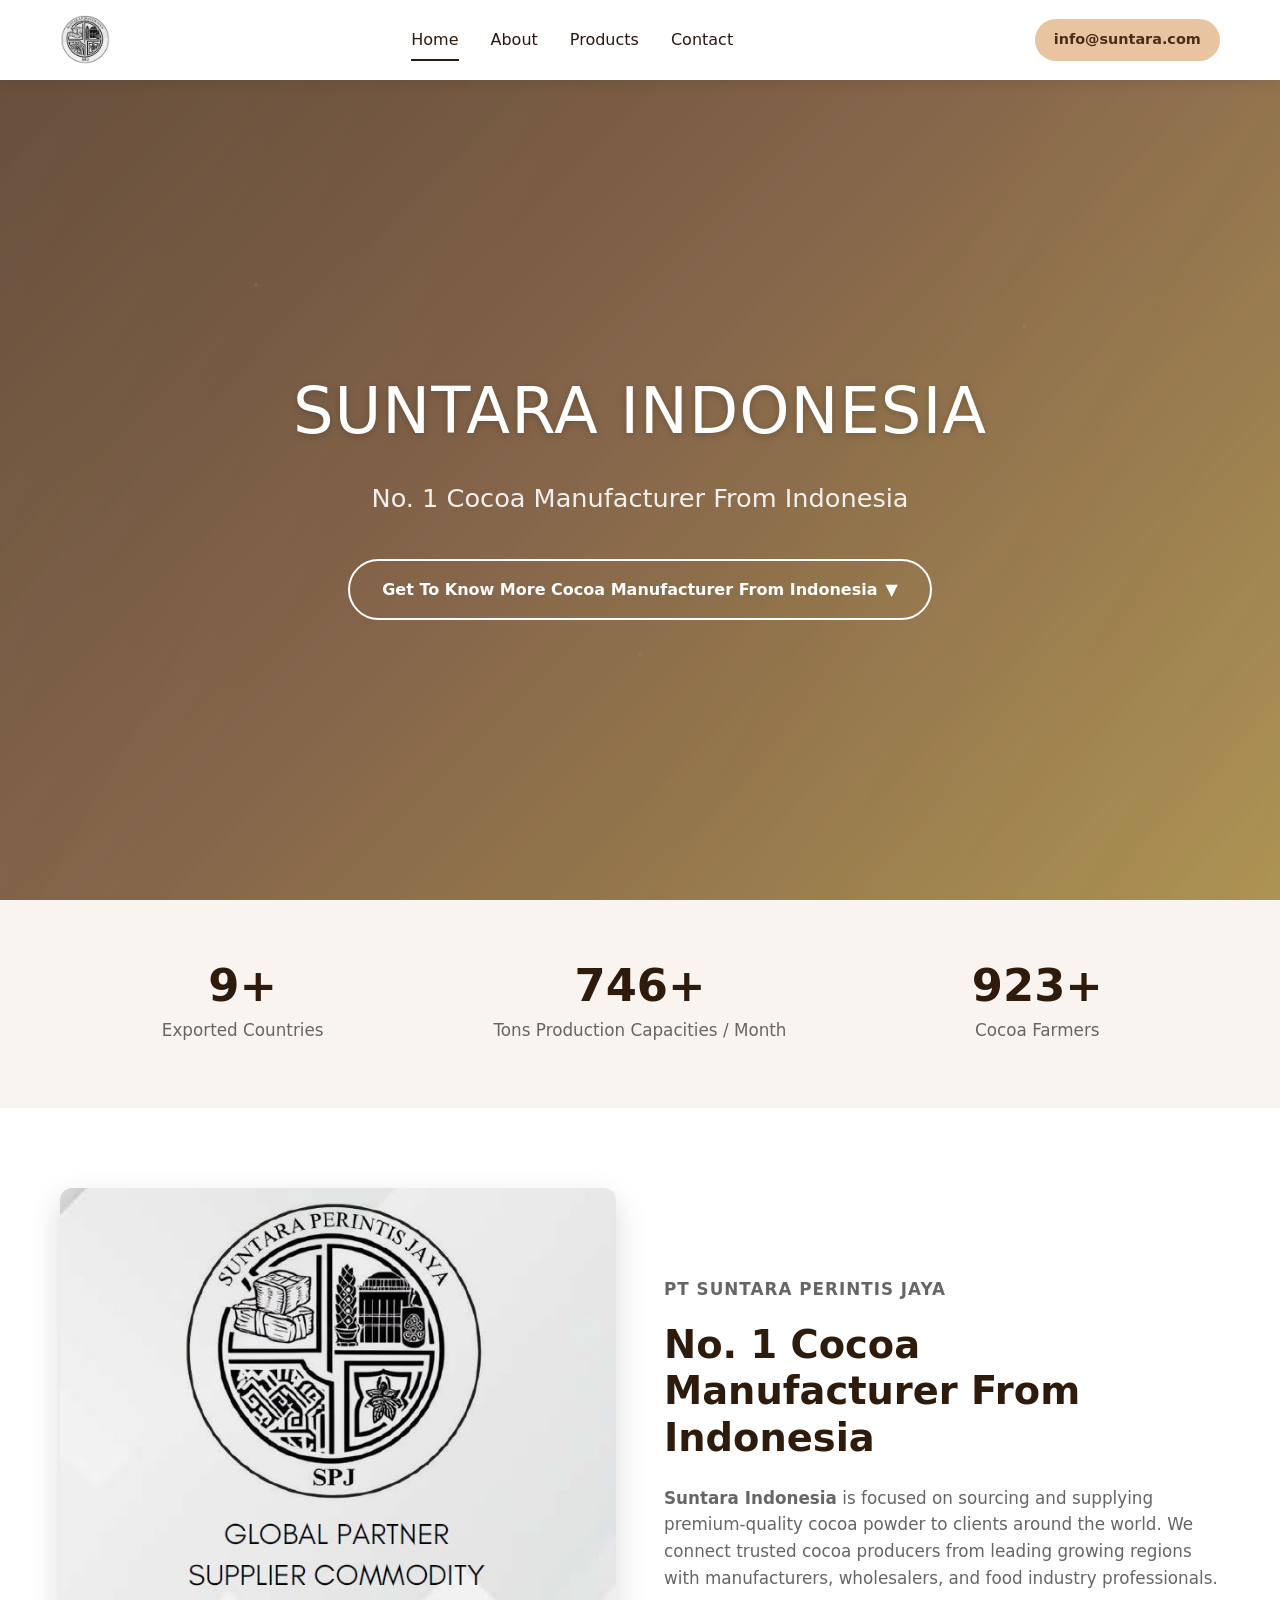
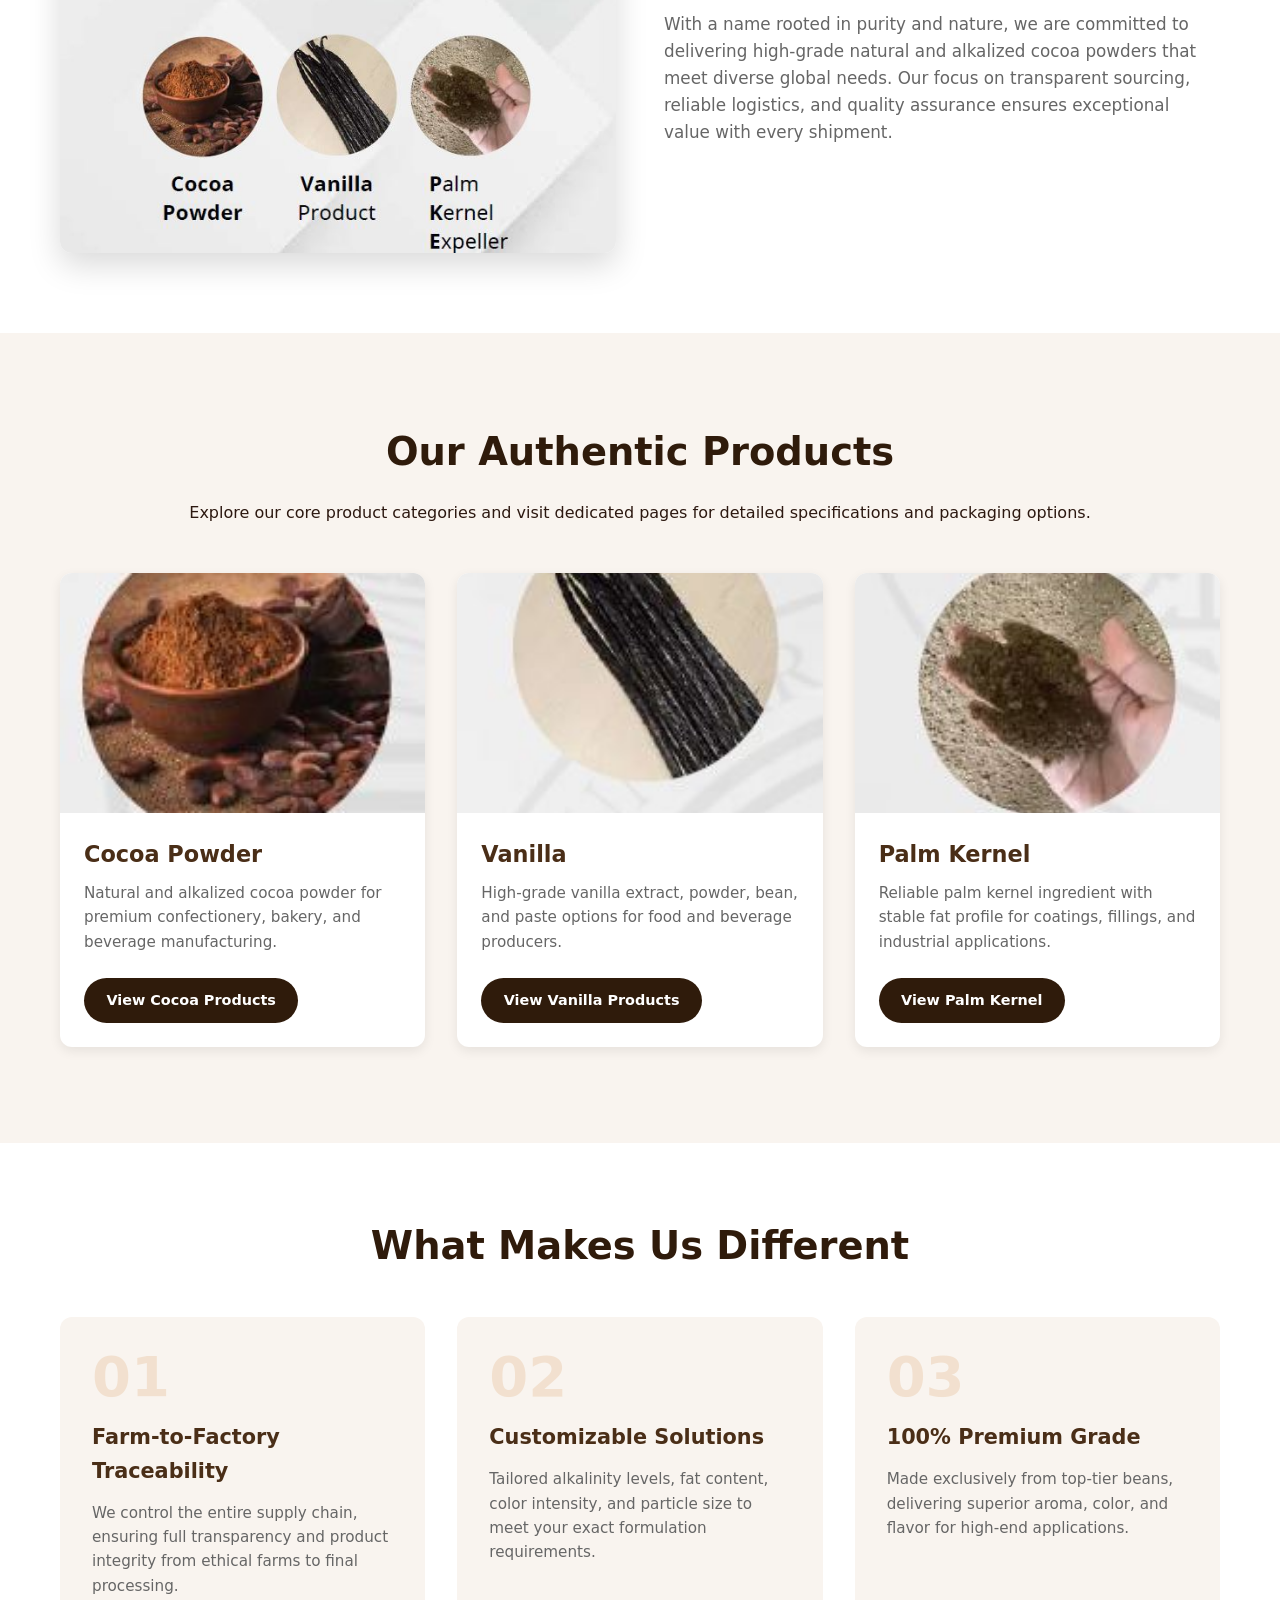
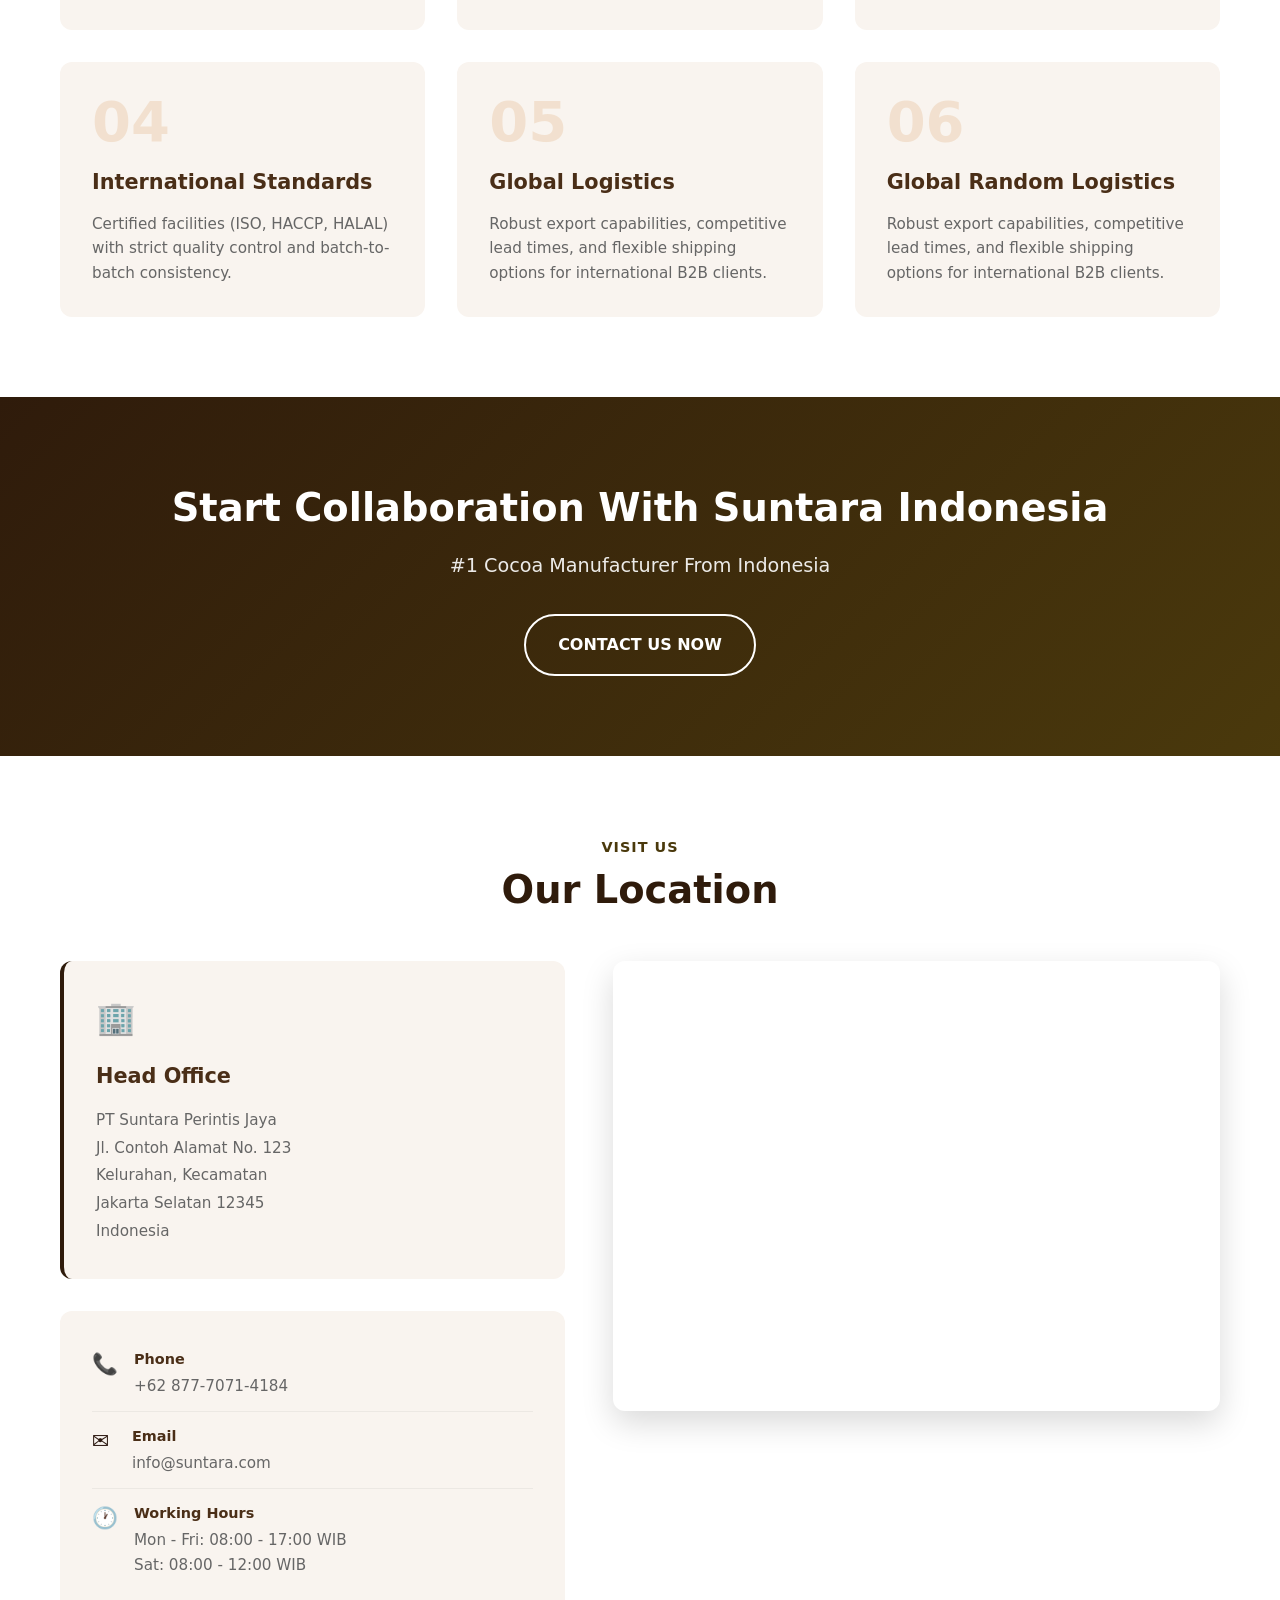
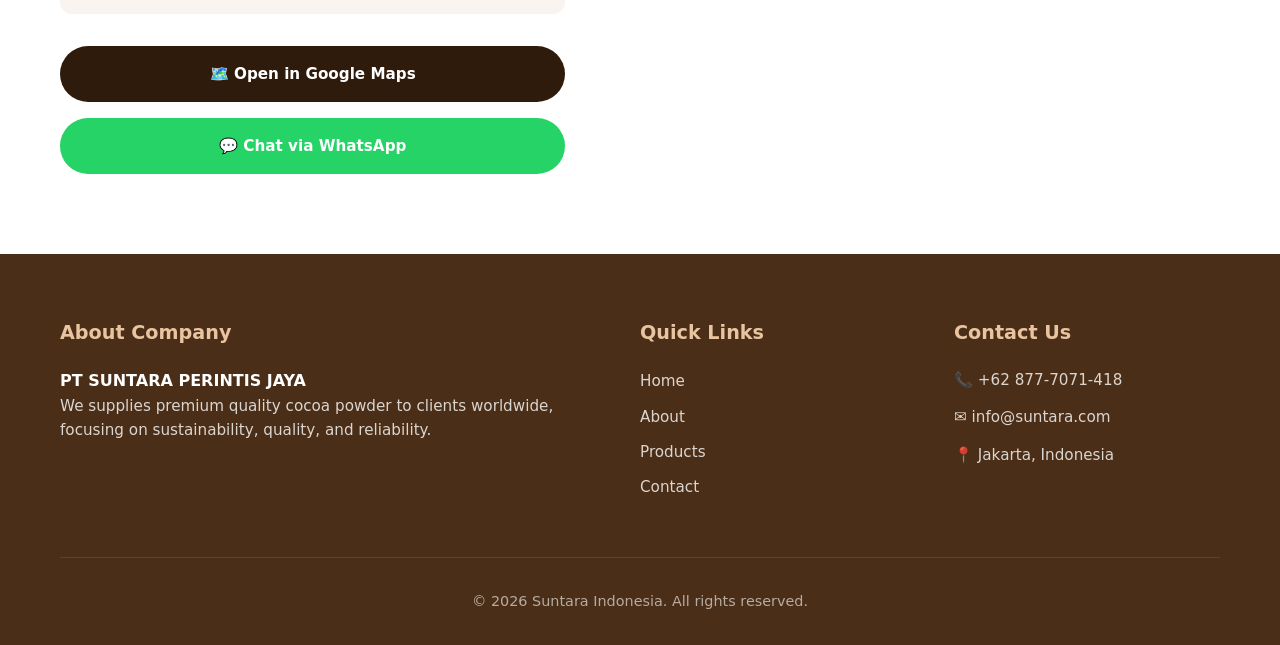
==== commit e9b8619b: "add:mobileUi" ====
--- a/index.html
+++ b/index.html
@@ -27,35 +27,43 @@
                 <img src="assets/images/logo.png" alt="Santura Indonesia Logo" width="150" height="50">
             </a>
             
-            <nav class="nav-menu">
+             <nav class="nav-menu">
+                <!-- Menu biasa -->
                 <a href="#home" class="nav-link">Home</a>
                 <a href="#about" class="nav-link">About</a>
-
-                <!-- Products dengan Submenu -->
+                
+                <!-- Products dengan submenu -->
                 <div class="nav-item has-submenu">
-                    <a href="#products" class="nav-link" aria-expanded="false">
-                        Products
-                    </a>
+                    <a href="#products" class="nav-link">Products</a>
                     <ul class="submenu">
-                        <li>
-                            <a href="cocoa.html" class="submenu-link">
-                                <span>Cocoa Powder</span>
-                            </a>
-                        </li>
-                        <li>
-                            <a href="vanilla.html" class="submenu-link">
-                                <span>Vanilla</span>
-                            </a>
-                        </li>
-                        <li>
-                            <a href="palm.html" class="submenu-link">
-                                <span>Palm Kernel</span>
-                            </a>
-                        </li>
+                        <li><a href="cocoa.html" class="submenu-link"><span>Cocoa Powder</span></a></li>
+                        <li><a href="vanilla.html" class="submenu-link"><span>Vanilla</span></a></li>
+                        <li><a href="palm.html" class="submenu-link"><span>Palm Kernel</span></a></li>
                     </ul>
                 </div>
-
+                
+                <!-- Contact -->
                 <a href="#contact" class="nav-link">Contact</a>
+
+                 <!-- ✅ TAMBAHKAN INI - Company Info untuk Mobile -->
+                <div class="mobile-company-info">
+                    <div class="company-info-item">
+                        <strong>PT Suntara Perintis Jaya</strong>
+                    </div>
+                    <div class="company-info-item">
+                        <span class="info-icon">📍</span>
+                        <span>Jl. Contoh Alamat No. 123, Jakarta Selatan</span>
+                    </div>
+                    <div class="company-info-item">
+                        <span class="info-icon">📞</span>
+                        <span>+62 877-7071-4184</span>
+                    </div>
+                    <div class="company-info-item">
+                        <span class="info-icon">✉️</span>
+                        <span>info@suntara.com</span>
+                    </div>
+                </div>
+                <!-- ✅ Akhir Company Info -->
             </nav>
             
             <a href="mailto:info@suntara.com" class="email-btn">info@suntara.com</a>
@@ -317,6 +325,6 @@
     </footer>
 
     <!-- Link ke file JavaScript -->
-    <script src="srcipt.js"></script>
+    <script src="script.js"></script>
 </body>
 </html>
--- a/style.css
+++ b/style.css
@@ -22,17 +22,8 @@
     --font-main: 'Segoe UI', system-ui, -apple-system, sans-serif;
 }
 
-*, *::before, *::after {
-    margin: 0;
-    padding: 0;
-    box-sizing: border-box;
-}
-
-html {
-    scroll-behavior: smooth;
-    font-size: 16px;
-}
-
+*, *::before, *::after { margin: 0; padding: 0; box-sizing: border-box; }
+html { scroll-behavior: smooth; font-size: 16px; }
 body {
     font-family: var(--font-main);
     color: var(--text-dark);
@@ -40,327 +31,201 @@
     line-height: 1.6;
     overflow-x: hidden;
 }
-
-img {
-    max-width: 100%;
-    height: auto;
-    display: block;
-}
-
-a {
-    text-decoration: none;
-    color: inherit;
-    transition: var(--transition);
-}
-
-ul {
-    list-style: none;
-}
-
-.container {
-    width: 100%;
-    max-width: var(--container-width);
-    margin: 0 auto;
-    padding: 0 20px;
-}
+img { max-width: 100%; height: auto; display: block; }
+a { text-decoration: none; color: inherit; transition: var(--transition); }
+ul { list-style: none; }
+.container { width: 100%; max-width: var(--container-width); margin: 0 auto; padding: 0 20px; }
 
 /* =========================================
    2. HEADER / NAVBAR
    ========================================= */
 .navbar {
-    position: fixed;
-    top: 0;
-    left: 0;
-    width: 100%;
-    height: var(--header-height);
-    background: rgba(255, 255, 255, 0.95);
-    backdrop-filter: blur(10px);
-    box-shadow: var(--shadow-sm);
-    z-index: 1000;
-    display: flex;
-    align-items: center;
-}
-
-.navbar .container {
-    display: flex;
-    justify-content: space-between;
-    align-items: center;
-}
-
-.logo img {
-    height: 50px;
-    width: auto;
-    transition: var(--transition);
-}
-
-.logo:hover img {
-    transform: scale(1.03);
-}
-
-.nav-menu {
-    display: flex;
-    gap: 2rem;
-    align-items: center;
-}
-
+    position: fixed; top: 0; left: 0; width: 100%; height: var(--header-height);
+    background: rgba(255, 255, 255, 0.95); backdrop-filter: blur(10px);
+    box-shadow: var(--shadow-sm); z-index: 1000; display: flex; align-items: center;
+}
+.navbar .container { display: flex; justify-content: space-between; align-items: center; width: 100%; }
+.logo img { height: 50px; width: auto; transition: var(--transition); }
+.logo:hover img { transform: scale(1.03); }
+.nav-menu { display: flex; gap: 2rem; align-items: center; }
 .nav-link {
-    font-weight: 500;
-    color: var(--text-dark);
-    position: relative;
-    padding: 0.5rem 0;
-}
-
+    font-weight: 500; color: var(--text-dark); position: relative; padding: 0.5rem 0;
+}
 .nav-link::after {
-    content: '';
-    position: absolute;
-    bottom: 0;
-    left: 0;
-    width: 0;
-    height: 2px;
-    background: var(--primary-color);
-    transition: var(--transition);
-}
-
-.nav-link:hover,
-.nav-link.active {
-    color: var(--primary-color);
-}
-
-.nav-link:hover::after,
-.nav-link.active::after {
-    width: 100%;
-}
-
+    content: ''; position: absolute; bottom: 0; left: 0; width: 0; height: 2px;
+    background: var(--primary-color); transition: var(--transition);
+}
+.nav-link:hover, .nav-link.active { color: var(--primary-color); }
+.nav-link:hover::after, .nav-link.active::after { width: 100%; }
 .email-btn {
-    background: var(--accent-color);
-    color: var(--primary-dark);
-    padding: 0.6rem 1.2rem;
-    border-radius: 50px;
-    font-weight: 600;
-    font-size: 0.9rem;
-    white-space: nowrap;
-}
-
-.email-btn:hover {
-    background: var(--primary-color);
-    color: var(--bg-white);
-}
-
+    background: var(--accent-color); color: var(--primary-dark); padding: 0.6rem 1.2rem;
+    border-radius: 50px; font-weight: 600; font-size: 0.9rem; white-space: nowrap;
+}
+.email-btn:hover { background: var(--primary-color); color: var(--bg-white); }
 .hamburger {
-    display: none;
-    flex-direction: column;
-    gap: 5px;
-    cursor: pointer;
-    background: none;
-    border: none;
-    padding: 5px;
-}
-
+    display: none; flex-direction: column; gap: 5px; cursor: pointer;
+    background: none; border: none; padding: 5px; z-index: 1001;
+}
 .hamburger span {
-    display: block;
-    width: 28px;
-    height: 3px;
-    background: var(--primary-color);
-    border-radius: 2px;
-    transition: var(--transition);
-}
-
-.hamburger.active span:nth-child(1) {
-    transform: translateY(8px) rotate(45deg);
-}
-
-.hamburger.active span:nth-child(2) {
-    opacity: 0;
-}
-
-.hamburger.active span:nth-child(3) {
-    transform: translateY(-8px) rotate(-45deg);
-}
-
-/* =========================================
-   3. HERO SECTION
+    display: block; width: 28px; height: 3px; background: var(--primary-color);
+    border-radius: 2px; transition: var(--transition);
+}
+.hamburger.active span:nth-child(1) { transform: translateY(8px) rotate(45deg); }
+.hamburger.active span:nth-child(2) { opacity: 0; }
+.hamburger.active span:nth-child(3) { transform: translateY(-8px) rotate(-45deg); }
+
+/* =========================================
+   3. SUBMENU PRODUK (DESKTOP BASE)
+   ========================================= */
+.nav-item { position: relative; display: flex; align-items: center; }
+.has-submenu::after {
+    content: ''; position: absolute; top: 100%; left: 0; width: 100%; height: 20px; background: transparent;
+}
+.submenu {
+    position: absolute; top: calc(100% + 14px); left: 50%; transform: translateX(-50%) translateY(10px);
+    background: var(--bg-white); border-radius: var(--radius-md); box-shadow: var(--shadow-lg);
+    min-width: 220px; padding: 0.5rem 0; list-style: none; z-index: 2000;
+    border-top: 3px solid var(--primary-color);
+    opacity: 0; visibility: hidden; pointer-events: none;
+    transition: opacity 0.3s ease 0.4s, visibility 0s linear 0.4s, transform 0.3s ease 0.4s;
+}
+.submenu::before {
+    content: ''; position: absolute; top: -9px; left: 50%; transform: translateX(-50%);
+    border-left: 8px solid transparent; border-right: 8px solid transparent;
+    border-bottom: 8px solid var(--primary-color);
+}
+@media (min-width: 769px) {
+    .has-submenu:hover .submenu {
+        opacity: 1; visibility: visible; pointer-events: auto; transform: translateX(-50%) translateY(0);
+        transition: opacity 0.3s ease, visibility 0s linear, transform 0.3s ease;
+    }
+}
+.has-submenu.open .submenu {
+    opacity: 1; visibility: visible; pointer-events: auto; transform: translateX(-50%) translateY(0);
+    transition: opacity 0.3s ease, visibility 0s linear, transform 0.3s ease;
+}
+.submenu li { margin: 0; }
+.submenu-link {
+    display: flex; align-items: center; gap: 0.75rem; padding: 0.65rem 1.2rem;
+    color: var(--text-dark); font-size: 0.95rem; font-weight: 500;
+    transition: var(--transition); white-space: nowrap;
+}
+.submenu-link img {
+    width: 42px; height: 42px; object-fit: cover; border-radius: 6px;
+    flex-shrink: 0; border: 1px solid rgba(0,0,0,0.08);
+}
+.submenu-link span { flex: 1; }
+.submenu-link:hover { background: var(--bg-light); color: var(--primary-color); padding-left: 1.5rem; }
+.submenu li:not(:last-child) .submenu-link { border-bottom: 1px solid rgba(0,0,0,0.05); }
+
+/* =========================================
+   4. MAIN SECTIONS (HERO, STATS, ABOUT, PRODUCTS GRID)
    ========================================= */
 .hero {
-    margin-top: var(--header-height);
-    min-height: calc(100vh - var(--header-height));
-    display: flex;
-    align-items: center;
-    justify-content: center;
-    text-align: center;
-    color: var(--bg-white);
-    position: relative;
-    overflow: hidden;
-    background:
-        linear-gradient(135deg, rgba(74, 46, 23, 0.88) 0%, rgba(107, 68, 35, 0.82) 45%, rgba(139, 105, 20, 0.76) 100%),
-        url('assets/images/hero-bg.jpg') center/cover no-repeat fixed;
-}
-
+    margin-top: var(--header-height); min-height: calc(100vh - var(--header-height));
+    display: flex; align-items: center; justify-content: center; text-align: center;
+    color: var(--bg-white); position: relative; overflow: hidden;
+    background: linear-gradient(135deg, rgba(74, 46, 23, 0.88) 0%, rgba(107, 68, 35, 0.82) 45%, rgba(139, 105, 20, 0.76) 100%),
+    url('assets/images/hero-bg.jpg') center/cover no-repeat fixed;
+}
+.hero::before, .hero::after {
+    content: ''; position: absolute; inset: 0; pointer-events: none; opacity: 0.55; mix-blend-mode: screen;
+}
 .hero::before {
-    content: '';
-    position: absolute;
-    inset: 0;
-    pointer-events: none;
-    background:
-        radial-gradient(circle at 20% 25%, rgba(255, 255, 255, 0.10) 0 2px, transparent 2px 70px),
-        radial-gradient(circle at 80% 30%, rgba(232, 196, 160, 0.12) 0 2px, transparent 2px 85px),
-        radial-gradient(circle at 50% 70%, rgba(255, 255, 255, 0.08) 0 2px, transparent 2px 90px),
-        repeating-radial-gradient(circle at 20% 25%, rgba(255, 255, 255, 0.08) 0 2px, transparent 2px 18px, rgba(232, 196, 160, 0.05) 18px 20px, transparent 20px 38px),
-        repeating-radial-gradient(circle at 80% 30%, rgba(255, 255, 255, 0.07) 0 2px, transparent 2px 16px, rgba(232, 196, 160, 0.05) 16px 18px, transparent 18px 34px),
-        repeating-radial-gradient(circle at 50% 70%, rgba(255, 255, 255, 0.06) 0 2px, transparent 2px 15px, rgba(232, 196, 160, 0.04) 15px 17px, transparent 17px 32px);
-    opacity: 0.55;
-    mix-blend-mode: screen;
-}
-
+    background: radial-gradient(circle at 20% 25%, rgba(255,255,255,0.10) 0 2px, transparent 2px 70px),
+    radial-gradient(circle at 80% 30%, rgba(232,196,160,0.12) 0 2px, transparent 2px 85px),
+    radial-gradient(circle at 50% 70%, rgba(255,255,255,0.08) 0 2px, transparent 2px 90px);
+}
 .hero::after {
-    content: '';
-    position: absolute;
-    inset: 0;
-    pointer-events: none;
-    background:
-        linear-gradient(120deg, rgba(255, 255, 255, 0.06), transparent 35%),
-        linear-gradient(300deg, rgba(232, 196, 160, 0.10), transparent 40%);
-    opacity: 0.8;
-    z-index: 0;
-}
-
-.hero-content {
-    max-width: 800px;
-    padding: 2rem;
-    position: relative;
-    z-index: 1;
-}
-
-.hero-title {
-    font-size: clamp(2.5rem, 5vw, 4.5rem);
-    font-weight: 500;
-    letter-spacing: 1px;
-    margin-bottom: 1rem;
-    text-shadow: 0 2px 8px rgba(0,0,0,0.2);
-}
-
-.hero-subtitle {
-    font-size: clamp(1.1rem, 2vw, 1.6rem);
-    font-weight: 400;
-    margin-bottom: 2.5rem;
-    opacity: 0.9;
-}
-
+    background: linear-gradient(120deg, rgba(255,255,255,0.06), transparent 35%),
+    linear-gradient(300deg, rgba(232,196,160,0.10), transparent 40%); opacity: 0.8; z-index: 0;
+}
+.hero-content { max-width: 800px; padding: 2rem; position: relative; z-index: 1; }
+.hero-title { font-size: clamp(2.5rem, 5vw, 4.5rem); font-weight: 500; letter-spacing: 1px; margin-bottom: 1rem; text-shadow: 0 2px 8px rgba(0,0,0,0.2); }
+.hero-subtitle { font-size: clamp(1.1rem, 2vw, 1.6rem); font-weight: 400; margin-bottom: 2.5rem; opacity: 0.9; }
 .btn-primary {
-    display: inline-flex;
-    align-items: center;
-    gap: 0.5rem;
-    background: transparent;
-    color: var(--bg-white);
-    padding: 1rem 2rem;
-    border: 2px solid var(--bg-white);
-    border-radius: 50px;
-    font-weight: 600;
-    font-size: 1rem;
-    transition: var(--transition);
-    cursor: pointer;
-}
-
-.btn-primary:hover {
-    background: var(--bg-white);
-    color: var(--primary-color);
-    transform: translateY(-3px);
-    box-shadow: var(--shadow-md);
-}
-
-.arrow {
-    transition: transform 0.3s;
-}
-
-.btn-primary:hover .arrow {
-    transform: translateY(4px);
-}
-
-/* =========================================
-   4. STATISTICS SECTION
-   ========================================= */
-.statistics {
-    background: var(--bg-light);
-    padding: 4rem 0;
-}
-
-.stats-grid {
-    display: grid;
-    grid-template-columns: repeat(auto-fit, minmax(220px, 1fr));
-    gap: 2rem;
-    text-align: center;
-}
-
-.stat-number {
-    font-size: 2.8rem;
-    font-weight: 800;
-    color: var(--primary-color);
-    margin-bottom: 0.5rem;
-    line-height: 1;
-}
-
-.stat-label {
-    color: var(--text-muted);
-    font-size: 1.05rem;
-    font-weight: 500;
-}
-
-/* =========================================
-   5. ABOUT SECTION
-   ========================================= */
-.about {
-    padding: 5rem 0;
-    background: var(--bg-white);
-}
-
-.about-grid {
-    display: grid;
-    grid-template-columns: 1fr 1fr;
-    gap: 3rem;
-    align-items: center;
-}
-
-.about-image {
-    border-radius: var(--radius-md);
-    overflow: hidden;
-    box-shadow: var(--shadow-lg);
-}
-
-.about-image img {
-    width: 100%;
-    height: 100%;
-    object-fit: cover;
-}
-
-.section-tag {
-    color: var(--secondary-color);
-    font-weight: 700;
-    text-transform: uppercase;
-    letter-spacing: 1px;
-    font-size: 0.9rem;
-    margin-bottom: 0.5rem;
-}
-
-.section-title {
-    font-size: clamp(1.8rem, 3vw, 2.5rem);
-    color: var(--primary-color);
-    margin-bottom: 1.5rem;
-    line-height: 1.2;
-}
-
-.about-content p {
-    margin-bottom: 1.2rem;
-    color: var(--text-muted);
-    font-size: 1.05rem;
-}
-
-/* =========================================
-   6. PRODUCTS SECTION
-   ========================================= */
-.products {
-    padding: 6rem 0;
-    background: var(--bg-light);
-}
-
+    display: inline-flex; align-items: center; gap: 0.5rem; background: transparent; color: var(--bg-white);
+    padding: 1rem 2rem; border: 2px solid var(--bg-white); border-radius: 50px; font-weight: 600; font-size: 1rem;
+    transition: var(--transition); cursor: pointer;
+}
+.btn-primary:hover { background: var(--bg-white); color: var(--primary-color); transform: translateY(-3px); box-shadow: var(--shadow-md); }
+.arrow { transition: transform 0.3s; }
+.btn-primary:hover .arrow { transform: translateY(4px); }
+.statistics { background: var(--bg-light); padding: 4rem 0; }
+.stats-grid { display: grid; grid-template-columns: repeat(auto-fit, minmax(220px, 1fr)); gap: 2rem; text-align: center; }
+.stat-number { font-size: 2.8rem; font-weight: 800; color: var(--primary-color); margin-bottom: 0.5rem; line-height: 1; }
+.stat-label { color: var(--text-muted); font-size: 1.05rem; font-weight: 500; }
+.about { padding: 5rem 0; background: var(--bg-white); }
+.about-grid { display: grid; grid-template-columns: 1fr 1fr; gap: 3rem; align-items: center; }
+.about-image { border-radius: var(--radius-md); overflow: hidden; box-shadow: var(--shadow-lg); }
+.about-image img { width: 100%; height: 100%; object-fit: cover; }
+.section-tag { color: var(--secondary-color); font-weight: 700; text-transform: uppercase; letter-spacing: 1px; font-size: 0.9rem; margin-bottom: 0.5rem; }
+.section-title { font-size: clamp(1.8rem, 3vw, 2.5rem); color: var(--primary-color); margin-bottom: 1.5rem; line-height: 1.2; }
+.about-content p { margin-bottom: 1.2rem; color: var(--text-muted); font-size: 1.05rem; }
+.products { padding: 6rem 0; background: var(--bg-light); }
+.section-header { text-align: center; margin-bottom: 3rem; }
+.products-grid { display: grid; grid-template-columns: repeat(auto-fit, minmax(300px, 1fr)); gap: 2rem; }
+.product-card { background: var(--bg-white); border-radius: var(--radius-md); overflow: hidden; box-shadow: var(--shadow-sm); transition: var(--transition); }
+.product-card:hover { transform: translateY(-8px); box-shadow: var(--shadow-md); }
+.product-image { width: 100%; height: 240px; overflow: hidden; }
+.product-image img { width: 100%; height: 100%; object-fit: cover; transition: transform 0.5s ease; }
+.product-card:hover .product-image img { transform: scale(1.08); }
+.product-card h3 { padding: 1.5rem 1.5rem 0.5rem; font-size: 1.4rem; color: var(--primary-dark); }
+.product-card p { padding: 0 1.5rem 1.5rem; color: var(--text-muted); font-size: 0.95rem; }
+.btn-secondary {
+    display: inline-block; margin: 0 1.5rem 1.5rem; background: var(--primary-color); color: var(--bg-white);
+    padding: 0.7rem 1.4rem; border-radius: 50px; font-weight: 600; font-size: 0.9rem; transition: var(--transition);
+}
+.btn-secondary:hover { background: var(--primary-dark); transform: translateY(-2px); }
+.differentiators { padding: 5rem 0; background: var(--bg-white); }
+.diff-grid { display: grid; grid-template-columns: repeat(auto-fit, minmax(280px, 1fr)); gap: 2rem; }
+.diff-item { background: var(--bg-light); padding: 2rem; border-radius: var(--radius-md); transition: var(--transition); position: relative; overflow: hidden; }
+.diff-item:hover { background: var(--primary-color); color: var(--bg-white); transform: translateY(-5px); }
+.diff-number { font-size: 3.5rem; font-weight: 900; color: var(--accent-color); opacity: 0.4; margin-bottom: 1rem; line-height: 1; }
+.diff-item h3 { font-size: 1.3rem; margin-bottom: 0.8rem; color: var(--primary-dark); transition: var(--transition); }
+.diff-item:hover h3, .diff-item:hover p { color: var(--bg-white); }
+.diff-item p { color: var(--text-muted); font-size: 0.95rem; line-height: 1.6; }
+.cta { background: linear-gradient(135deg, var(--primary-color) 0%, var(--secondary-color) 100%); padding: 5rem 0; text-align: center; color: var(--bg-white); }
+.cta h2 { font-size: clamp(1.8rem, 3vw, 2.5rem); margin-bottom: 0.8rem; }
+.cta p { font-size: 1.2rem; margin-bottom: 2rem; opacity: 0.9; }
+.footer { background: var(--primary-dark); color: var(--bg-white); padding: 4rem 0 2rem; }
+.footer-grid { display: grid; grid-template-columns: 2fr 1fr 1fr; gap: 3rem; margin-bottom: 3rem; }
+.footer-col h4 { color: var(--accent-color); margin-bottom: 1.2rem; font-size: 1.2rem; }
+.footer-col p { color: rgba(255,255,255,0.8); margin-bottom: 0.8rem; font-size: 0.95rem; }
+.footer-col ul li { margin-bottom: 0.6rem; }
+.footer-col ul a { color: rgba(255,255,255,0.8); font-size: 0.95rem; }
+.footer-col ul a:hover { color: var(--accent-color); padding-left: 5px; }
+.footer-bottom { text-align: center; padding-top: 2rem; border-top: 1px solid rgba(255,255,255,0.1); color: rgba(255,255,255,0.6); font-size: 0.9rem; }
+.fade-in { opacity: 0; transform: translateY(30px); transition: opacity 0.6s ease-out, transform 0.6s ease-out; }
+.fade-in.visible { opacity: 1; transform: translateY(0); }
+.location { padding: 5rem 0; background: var(--bg-white); }
+.location-grid { display: grid; grid-template-columns: 1fr 1.2fr; gap: 3rem; align-items: start; }
+.location-info { display: flex; flex-direction: column; gap: 2rem; }
+.address-card { background: var(--bg-light); padding: 2rem; border-radius: var(--radius-md); border-left: 4px solid var(--primary-color); }
+.address-card .address-icon { font-size: 2rem; margin-bottom: 1rem; }
+.address-card h3 { color: var(--primary-dark); margin-bottom: 1rem; font-size: 1.3rem; }
+.address-card p { color: var(--text-muted); margin-bottom: 0.3rem; font-size: 0.95rem; line-height: 1.5; }
+.contact-card { background: var(--bg-light); padding: 1.5rem 2rem; border-radius: var(--radius-md); }
+.contact-item { display: flex; gap: 1rem; padding: 0.8rem 0; border-bottom: 1px solid rgba(0,0,0,0.05); }
+.contact-item:last-child { border-bottom: none; }
+.contact-icon { font-size: 1.3rem; min-width: 24px; }
+.contact-item strong { display: block; color: var(--primary-dark); font-size: 0.9rem; margin-bottom: 0.2rem; }
+.contact-item p { color: var(--text-muted); font-size: 0.95rem; margin: 0; }
+.location-actions { display: flex; flex-direction: column; gap: 1rem; }
+.btn-map, .btn-whatsapp {
+    display: flex; align-items: center; justify-content: center; gap: 0.5rem; padding: 1rem 1.5rem;
+    border-radius: 50px; font-weight: 600; font-size: 0.95rem; transition: var(--transition); text-align: center;
+}
+.btn-map { background: var(--primary-color); color: var(--bg-white); }
+.btn-map:hover { background: var(--primary-dark); transform: translateY(-2px); box-shadow: var(--shadow-md); }
+.btn-whatsapp { background: #25D366; color: var(--bg-white); }
+.btn-whatsapp:hover { background: #128C7E; transform: translateY(-2px); box-shadow: var(--shadow-md); }
+.location-map { border-radius: var(--radius-md); overflow: hidden; box-shadow: var(--shadow-lg); height: fit-content; position: sticky; top: 100px; }
+.location-map iframe { display: block; width: 100%; height: 450px; border: 0; }
+
+/* =========================================
+   5. PRODUCT DETAIL PAGES - OLD STYLE WITH PADDING
+   ========================================= */
 .product-details {
     padding: 6rem 0;
     background: var(--bg-white);
@@ -425,611 +290,127 @@
     margin: 0;
 }
 
-.section-header {
-    text-align: center;
-    margin-bottom: 3rem;
-}
-
-.products-grid {
-    display: grid;
-    grid-template-columns: repeat(auto-fit, minmax(300px, 1fr));
-    gap: 2rem;
-}
-
-.product-card {
-    background: var(--bg-white);
+/* =========================================
+   6. RESPONSIVE & MOBILE MENU
+   ========================================= */
+@media (max-width: 992px) {
+    .about-grid { grid-template-columns: 1fr; }
+    .about-image { order: -1; }
+    .footer-grid { grid-template-columns: 1fr 1fr; }
+    .product-detail-grid { grid-template-columns: 1fr; }
+    .location-grid { grid-template-columns: 1fr; gap: 2rem; }
+    .location-map { position: static; }
+    .location-map iframe { height: 350px; }
+}
+
+@media (max-width: 768px) {
+    .hamburger { display: flex; }
+    .email-btn { display: none; }
+    
+    .nav-menu {
+        position: fixed; top: var(--header-height); left: -100%; width: 100%;
+        height: calc(100vh - var(--header-height)); background: var(--bg-white);
+        flex-direction: column; justify-content: flex-start; align-items: center; gap: 0;
+        padding: 3rem 0; overflow-y: auto; transition: var(--transition);
+    }
+    .nav-menu.active { left: 0; }
+    
+    .nav-menu > .nav-link {
+        width: 100%; text-align: center; font-size: 1.25rem; padding: 1.2rem 1.5rem;
+        color: var(--text-dark); font-weight: 500; display: block;
+    }
+    .nav-menu > .nav-link::after { display: none; }
+    
+    .nav-item.has-submenu {
+        width: 100%; display: flex; flex-direction: column; align-items: center; margin: 0;
+    }
+    .nav-item.has-submenu > .nav-link {
+        width: 100%; text-align: center; font-size: 1.25rem; padding: 1.2rem 1.5rem;
+        color: var(--text-dark); font-weight: 500;
+    }
+    .nav-item.has-submenu > .nav-link::after { display: none; }
+    
+    .submenu {
+        width: 100%; max-width: 350px; list-style: none; padding: 0; margin: 0 0 0.5rem 0;
+        max-height: 0; overflow: hidden; opacity: 0; visibility: hidden;
+        transition: max-height 0.4s cubic-bezier(0.4, 0, 0.2, 1), opacity 0.3s ease, visibility 0.3s ease;
+    }
+    .has-submenu.open .submenu { max-height: 500px; opacity: 1; visibility: visible; }
+    
+    .submenu li { width: 100%; text-align: center; }
+    .submenu-link {
+        display: block; width: 100%; text-align: center; padding: 0.9rem 1rem;
+        font-size: 1.05rem; font-weight: 500; color: var(--text-dark);
+        background: transparent; border-bottom: 1px solid rgba(0,0,0,0.05); transition: all 0.2s ease;
+    }
+    .submenu-link:last-child { border-bottom: none; }
+    .submenu-link:hover, .submenu-link:active { color: var(--primary-color); background: rgba(0,0,0,0.02); }
+    .submenu-link img { display: none; }
+    .submenu-link span { display: block; }
+    
+    a.nav-link[href="#contact"] { margin-top: 0.5rem; }
+
+    /* Product Detail Mobile */
+    .product-detail { padding: 1.5rem; }
+    .product-detail-grid { gap: 1.5rem; }
+}
+
+@media (max-width: 480px) {
+    .stats-grid { grid-template-columns: 1fr; }
+    .btn-primary { padding: 0.8rem 1.5rem; font-size: 0.95rem; }
+    .nav-link { font-size: 1.15rem; }
+    .submenu-link { padding: 0.7rem 0.5rem; font-size: 0.95rem; }
+    .location-map iframe { height: 260px; }
+    .product-detail { padding: 1.25rem; }
+    .product-detail-content h3 { font-size: 1.6rem; }
+}
+
+/* =========================================
+   7. UTILITIES
+   ========================================= */
+html { scroll-behavior: smooth; scroll-padding-top: 80px; }
+
+
+/* =========================================
+   MOBILE COMPANY INFO (Footer dalam Menu)
+   ========================================= */
+.mobile-company-info {
+    display: none; /* Hanya tampil di mobile */
+    margin-top: 3rem;
+    padding: 2rem 1.5rem;
+    background: var(--bg-light);
     border-radius: var(--radius-md);
-    overflow: hidden;
-    box-shadow: var(--shadow-sm);
-    transition: var(--transition);
-}
-
-.product-card:hover {
-    transform: translateY(-8px);
-    box-shadow: var(--shadow-md);
-}
-
-.product-image {
+    max-width: 90%;
     width: 100%;
-    height: 240px;
-    overflow: hidden;
-}
-
-.product-image img {
-    width: 100%;
-    height: 100%;
-    object-fit: cover;
-    transition: transform 0.5s ease;
-}
-
-.product-card:hover .product-image img {
-    transform: scale(1.08);
-}
-
-.product-card h3 {
-    padding: 1.5rem 1.5rem 0.5rem;
-    font-size: 1.4rem;
-    color: var(--primary-dark);
-}
-
-.product-card p {
-    padding: 0 1.5rem 1.5rem;
-    color: var(--text-muted);
-    font-size: 0.95rem;
-}
-
-.btn-secondary {
-    display: inline-block;
-    margin: 0 1.5rem 1.5rem;
-    background: var(--primary-color);
-    color: var(--bg-white);
-    padding: 0.7rem 1.4rem;
-    border-radius: 50px;
-    font-weight: 600;
-    font-size: 0.9rem;
-    transition: var(--transition);
-}
-
-.btn-secondary:hover {
-    background: var(--primary-dark);
-    transform: translateY(-2px);
-}
-
-/* =========================================
-   7. DIFFERENTIATORS SECTION
-   ========================================= */
-.differentiators {
-    padding: 5rem 0;
-    background: var(--bg-white);
-}
-
-.diff-grid {
-    display: grid;
-    grid-template-columns: repeat(auto-fit, minmax(280px, 1fr));
-    gap: 2rem;
-}
-
-.diff-item {
-    background: var(--bg-light);
-    padding: 2rem;
-    border-radius: var(--radius-md);
-    transition: var(--transition);
-    position: relative;
-    overflow: hidden;
-}
-
-.diff-item:hover {
-    background: var(--primary-color);
-    color: var(--bg-white);
-    transform: translateY(-5px);
-}
-
-.diff-number {
-    font-size: 3.5rem;
-    font-weight: 900;
-    color: var(--accent-color);
-    opacity: 0.4;
-    margin-bottom: 1rem;
-    line-height: 1;
-}
-
-.diff-item h3 {
-    font-size: 1.3rem;
-    margin-bottom: 0.8rem;
-    color: var(--primary-dark);
-    transition: var(--transition);
-}
-
-.diff-item:hover h3,
-.diff-item:hover p {
-    color: var(--bg-white);
-}
-
-.diff-item p {
-    color: var(--text-muted);
-    font-size: 0.95rem;
-    line-height: 1.6;
-}
-
-/* =========================================
-   8. CTA SECTION
-   ========================================= */
-.cta {
-    background: linear-gradient(135deg, var(--primary-color) 0%, var(--secondary-color) 100%);
-    padding: 5rem 0;
-    text-align: center;
-    color: var(--bg-white);
-}
-
-.cta h2 {
-    font-size: clamp(1.8rem, 3vw, 2.5rem);
-    margin-bottom: 0.8rem;
-}
-
-.cta p {
-    font-size: 1.2rem;
-    margin-bottom: 2rem;
-    opacity: 0.9;
-}
-
-/* =========================================
-   9. FOOTER
-   ========================================= */
-.footer {
-    background: var(--primary-dark);
-    color: var(--bg-white);
-    padding: 4rem 0 2rem;
-}
-
-.footer-grid {
-    display: grid;
-    grid-template-columns: 2fr 1fr 1fr;
-    gap: 3rem;
-    margin-bottom: 3rem;
-}
-
-.footer-col h4 {
-    color: var(--accent-color);
-    margin-bottom: 1.2rem;
-    font-size: 1.2rem;
-}
-
-.footer-col p {
-    color: rgba(255, 255, 255, 0.8);
-    margin-bottom: 0.8rem;
-    font-size: 0.95rem;
-}
-
-.footer-col ul li {
-    margin-bottom: 0.6rem;
-}
-
-.footer-col ul a {
-    color: rgba(255, 255, 255, 0.8);
-    font-size: 0.95rem;
-}
-
-.footer-col ul a:hover {
-    color: var(--accent-color);
-    padding-left: 5px;
-}
-
-.footer-bottom {
-    text-align: center;
-    padding-top: 2rem;
-    border-top: 1px solid rgba(255, 255, 255, 0.1);
-    color: rgba(255, 255, 255, 0.6);
-    font-size: 0.9rem;
-}
-
-/* =========================================
-   13. SUBMENU PRODUK
-   ========================================= */
-
-/* Nav item wrapper untuk submenu */
-.nav-item {
-    position: relative;
-    display: flex;
-    align-items: center;
-}
-
-/* Dropdown submenu */
-.submenu {
-    position: absolute;
-    top: calc(100% + 14px);
-    left: 50%;
-    transform: translateX(-50%) translateY(10px);
-    background: var(--bg-white);
-    border-radius: var(--radius-md);
-    box-shadow: var(--shadow-lg);
-    min-width: 200px;
-    padding: 0.5rem 0;
-    list-style: none;
-    opacity: 0;
-    visibility: hidden;
-    pointer-events: none;
-    transition: opacity 0.25s ease, transform 0.25s ease, visibility 0.25s;
-    z-index: 2000;
-    border-top: 3px solid var(--primary-color);
-}
-
-/* Segitiga kecil di atas submenu */
-.submenu::before {
-    content: '';
-    position: absolute;
-    top: -9px;
-    left: 50%;
-    transform: translateX(-50%);
-    border-left: 8px solid transparent;
-    border-right: 8px solid transparent;
-    border-bottom: 8px solid var(--primary-color);
-}
-
-/* Tampilkan submenu HANYA saat class open (diklik) */
-.has-submenu.open .submenu {
-    opacity: 1;
-    visibility: visible;
-    pointer-events: auto;
-    transform: translateX(-50%) translateY(0);
-}
-
-/* Item dalam submenu */
-.submenu li {
-    margin: 0;
-}
-
-.submenu-link {
+}
+
+.mobile-company-info .company-info-item {
     display: flex;
     align-items: center;
     gap: 0.75rem;
-    padding: 0.65rem 1.2rem;
+    padding: 0.6rem 0;
+    font-size: 0.95rem;
     color: var(--text-dark);
-    font-size: 0.95rem;
-    font-weight: 500;
-    transition: var(--transition);
-    white-space: nowrap;
-}
-
-.submenu-link img {
-    width: 42px;
-    height: 42px;
-    object-fit: cover;
-    border-radius: 6px;
-    flex-shrink: 0;
-    border: 1px solid rgba(0,0,0,0.08);
-}
-
-.submenu-link span {
-    flex: 1;
-}
-
-.submenu-link:hover {
-    background: var(--bg-light);
+    border-bottom: 1px solid rgba(0,0,0,0.06);
+}
+
+.mobile-company-info .company-info-item:last-child {
+    border-bottom: none;
+}
+
+.mobile-company-info .company-info-item strong {
     color: var(--primary-color);
-    padding-left: 1.5rem;
-}
-
-/* Divider antar item */
-.submenu li:not(:last-child) .submenu-link {
-    border-bottom: 1px solid rgba(0,0,0,0.05);
-}
-
-/* ---- MOBILE: submenu di dalam mobile menu ---- */
+    font-size: 1.05rem;
+}
+
+.mobile-company-info .info-icon {
+    font-size: 1.1rem;
+    min-width: 24px;
+}
+
+/* Tampilkan di mobile */
 @media (max-width: 768px) {
-    .nav-item {
-        flex-direction: column;
-        align-items: flex-start;
-        width: 100%;
-    }
-
-    .nav-item .nav-link {
-        width: 100%;
-        display: flex;
-        justify-content: center;
-        align-items: center;
-        gap: 6px;
-    }
-
-    .submenu {
-        position: static;
-        transform: none;
-        box-shadow: none;
-        border-top: none;
-        border-radius: 0;
-        min-width: 100%;
-        width: 100%;
-        background: var(--bg-light);
-        padding: 0;
-        opacity: 1;
-        visibility: visible;
-        pointer-events: auto;
-        max-height: 0;
-        overflow: hidden;
-        transition: max-height 0.35s ease;
-    }
-
-    .submenu::before {
-        display: none;
-    }
-
-    .has-submenu.open .submenu {
-        max-height: 400px;
-        transform: none;
-    }
-
-    .submenu-link {
-        padding: 0.7rem 1.5rem;
-        justify-content: center;
-    }
-
-    .submenu-link:hover {
-        padding-left: 1.5rem;
-    }
-}
-
-/* =========================================
-   10. ANIMATIONS & UTILITIES
-   ========================================= */
-.fade-in {
-    opacity: 0;
-    transform: translateY(30px);
-    transition: opacity 0.6s ease-out, transform 0.6s ease-out;
-}
-
-.fade-in.visible {
-    opacity: 1;
-    transform: translateY(0);
-}
-
-/* =========================================
-   11. RESPONSIVE DESIGN
-   ========================================= */
-@media (max-width: 992px) {
-    .about-grid {
-        grid-template-columns: 1fr;
-    }
-    
-    .about-image {
-        order: -1;
-    }
-    
-    .footer-grid {
-        grid-template-columns: 1fr 1fr;
-    }
-
-    .product-detail-grid {
-        grid-template-columns: 1fr;
-    }
-}
-
-@media (max-width: 768px) {
-    .hamburger {
-        display: flex;
-    }
-    
-    .nav-menu {
-        position: fixed;
-        top: var(--header-height);
-        left: -100%;
-        width: 100%;
-        height: calc(100vh - var(--header-height));
-        background: var(--bg-white);
-        flex-direction: column;
-        justify-content: center;
-        gap: 2rem;
-        transition: var(--transition);
-        box-shadow: var(--shadow-lg);
-    }
-    
-    .nav-menu.active {
-        left: 0;
-    }
-    
-    .nav-link {
-        font-size: 1.3rem;
-    }
-    
-    .email-btn {
-        display: none;
-    }
-    
-    .hero {
-        background-attachment: scroll; /* Fix mobile parallax issue */
-    }
-    
-    .footer-grid {
-        grid-template-columns: 1fr;
-        gap: 2rem;
-    }
-}
-
-@media (max-width: 480px) {
-    .stats-grid {
-        grid-template-columns: 1fr;
-    }
-    
-    .btn-primary {
-        padding: 0.8rem 1.5rem;
-        font-size: 0.95rem;
-    }
-}
-
-/* FORCE SMOOTH SCROLL */
-html {
-    scroll-behavior: smooth !important;
-    scroll-padding-top: 80px; /* Offset untuk fixed header */
-}
-
-/* Pastikan tidak ada yang override */
-* {
-    scroll-behavior: smooth !important;
-}
-
-/* =========================================
-   12. LOCATION / MAP SECTION
-   ========================================= */
-.location {
-    padding: 5rem 0;
-    background: var(--bg-white);
-}
-
-.location-grid {
-    display: grid;
-    grid-template-columns: 1fr 1.2fr;
-    gap: 3rem;
-    align-items: start;
-}
-
-/* Address Info */
-.location-info {
-    display: flex;
-    flex-direction: column;
-    gap: 2rem;
-}
-
-.address-card {
-    background: var(--bg-light);
-    padding: 2rem;
-    border-radius: var(--radius-md);
-    border-left: 4px solid var(--primary-color);
-}
-
-.address-card .address-icon {
-    font-size: 2rem;
-    margin-bottom: 1rem;
-}
-
-.address-card h3 {
-    color: var(--primary-dark);
-    margin-bottom: 1rem;
-    font-size: 1.3rem;
-}
-
-.address-card p {
-    color: var(--text-muted);
-    margin-bottom: 0.3rem;
-    font-size: 0.95rem;
-    line-height: 1.5;
-}
-
-/* Contact Cards */
-.contact-card {
-    background: var(--bg-light);
-    padding: 1.5rem 2rem;
-    border-radius: var(--radius-md);
-}
-
-.contact-item {
-    display: flex;
-    gap: 1rem;
-    padding: 0.8rem 0;
-    border-bottom: 1px solid rgba(0,0,0,0.05);
-}
-
-.contact-item:last-child {
-    border-bottom: none;
-}
-
-.contact-icon {
-    font-size: 1.3rem;
-    min-width: 24px;
-}
-
-.contact-item strong {
-    display: block;
-    color: var(--primary-dark);
-    font-size: 0.9rem;
-    margin-bottom: 0.2rem;
-}
-
-.contact-item p {
-    color: var(--text-muted);
-    font-size: 0.95rem;
-    margin: 0;
-}
-
-/* Action Buttons */
-.location-actions {
-    display: flex;
-    flex-direction: column;
-    gap: 1rem;
-}
-
-.btn-map,
-.btn-whatsapp {
-    display: flex;
-    align-items: center;
-    justify-content: center;
-    gap: 0.5rem;
-    padding: 1rem 1.5rem;
-    border-radius: 50px;
-    font-weight: 600;
-    font-size: 0.95rem;
-    transition: var(--transition);
-    text-align: center;
-}
-
-.btn-map {
-    background: var(--primary-color);
-    color: var(--bg-white);
-}
-
-.btn-map:hover {
-    background: var(--primary-dark);
-    transform: translateY(-2px);
-    box-shadow: var(--shadow-md);
-}
-
-.btn-whatsapp {
-    background: #25D366;
-    color: var(--bg-white);
-}
-
-.btn-whatsapp:hover {
-    background: #128C7E;
-    transform: translateY(-2px);
-    box-shadow: var(--shadow-md);
-}
-
-/* Map Container */
-.location-map {
-    border-radius: var(--radius-md);
-    overflow: hidden;
-    box-shadow: var(--shadow-lg);
-    height: fit-content;
-    position: sticky;
-    top: 100px;
-}
-
-.location-map iframe {
-    display: block;
-    width: 100%;
-    height: 450px;
-    border: 0;
-}
-
-/* Responsive */
-@media (max-width: 992px) {
-    .location-grid {
-        grid-template-columns: 1fr;
-        gap: 2rem;
-    }
-    
-    .location-map {
-        position: static;
-    }
-    
-    .location-map iframe {
-        height: 350px;
-    }
-}
-
-@media (max-width: 480px) {
-    .location-actions {
-        flex-direction: column;
-    }
-    
-    .location-map iframe {
-        height: 280px;
+    .mobile-company-info {
+        display: block;
     }
 }
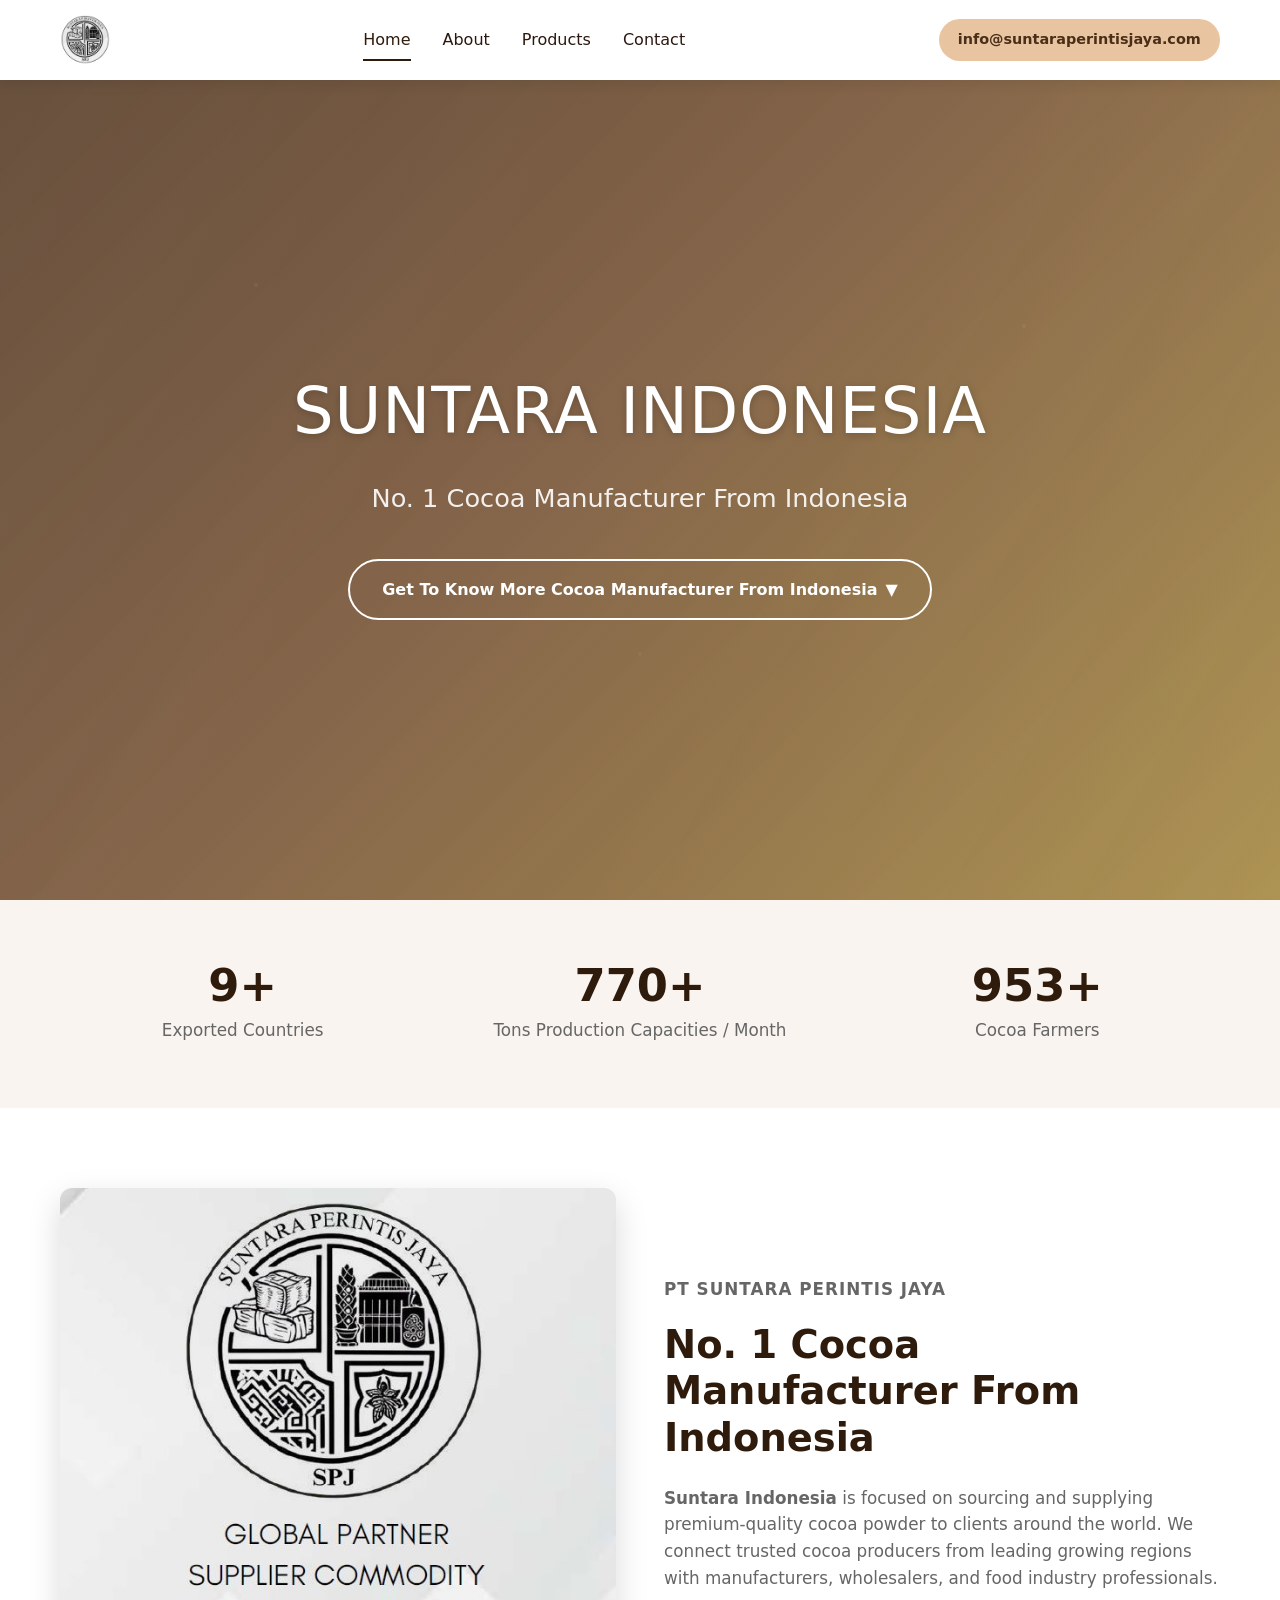
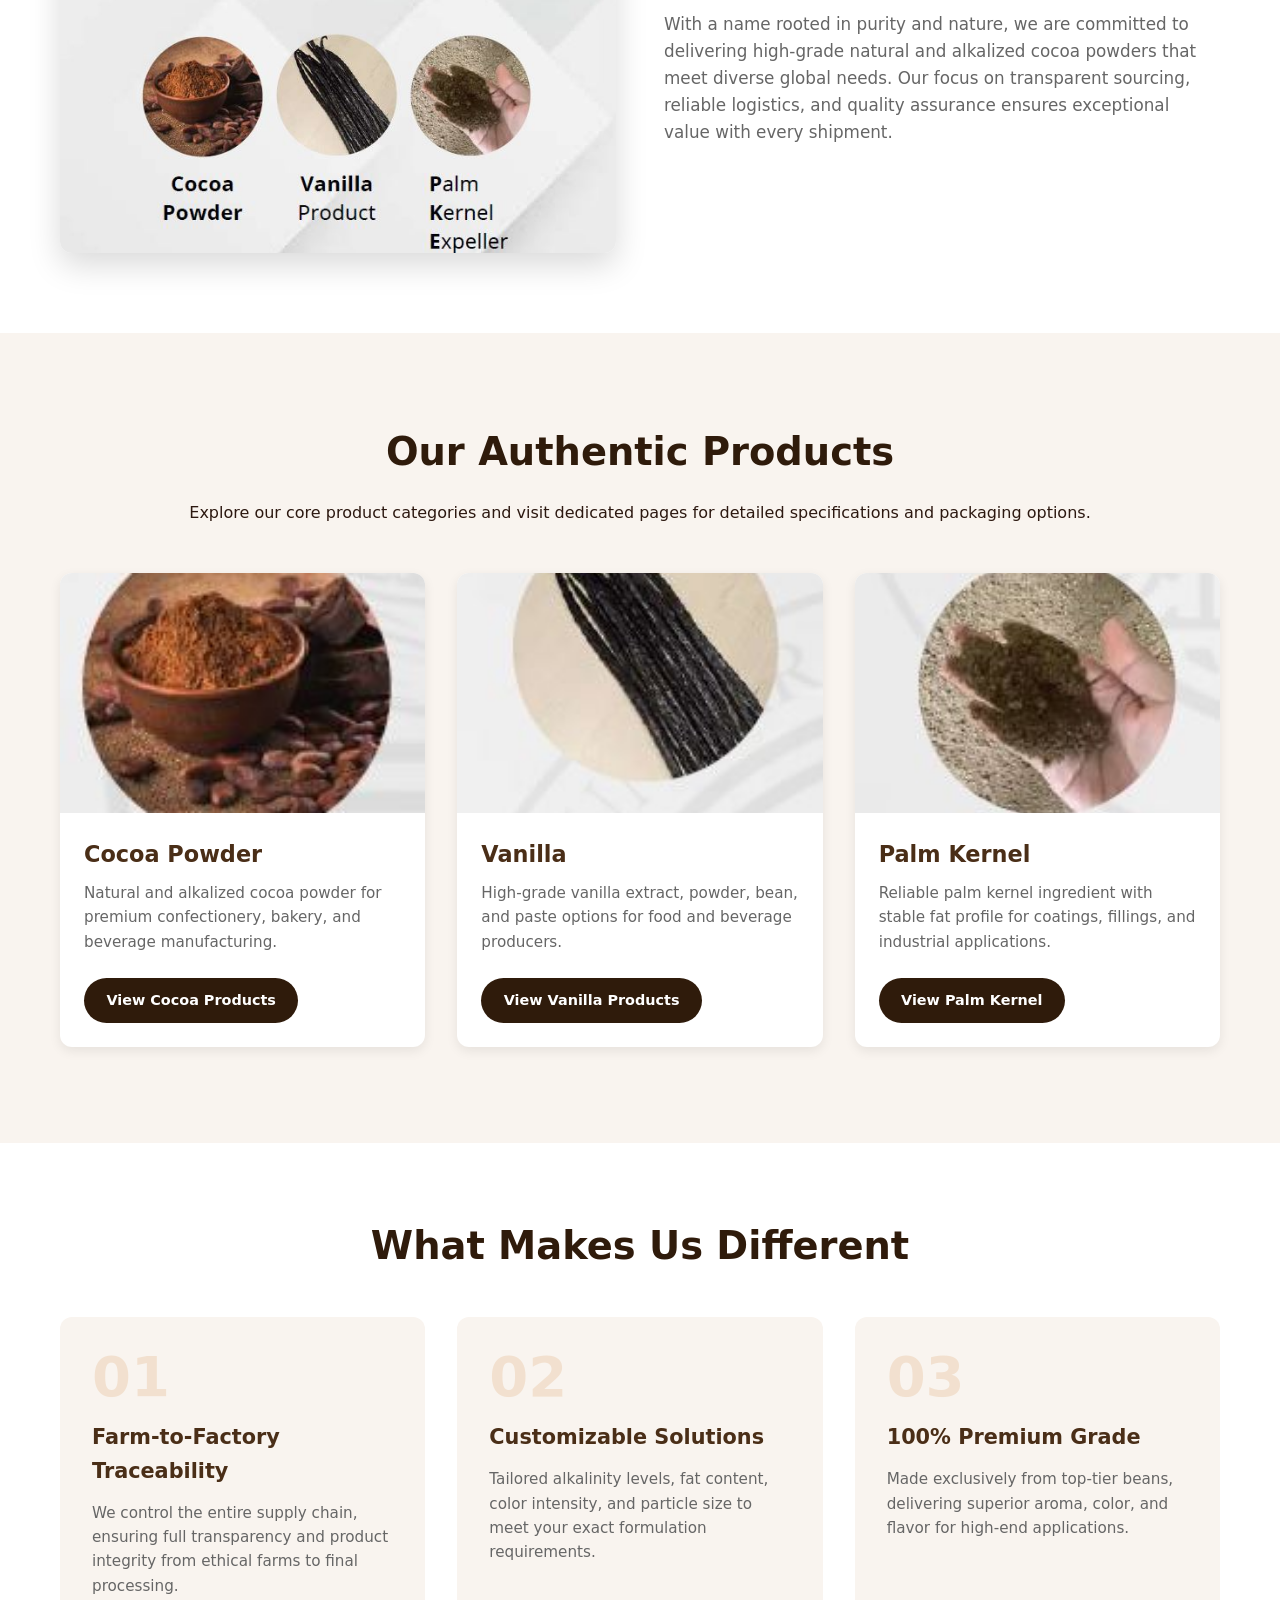
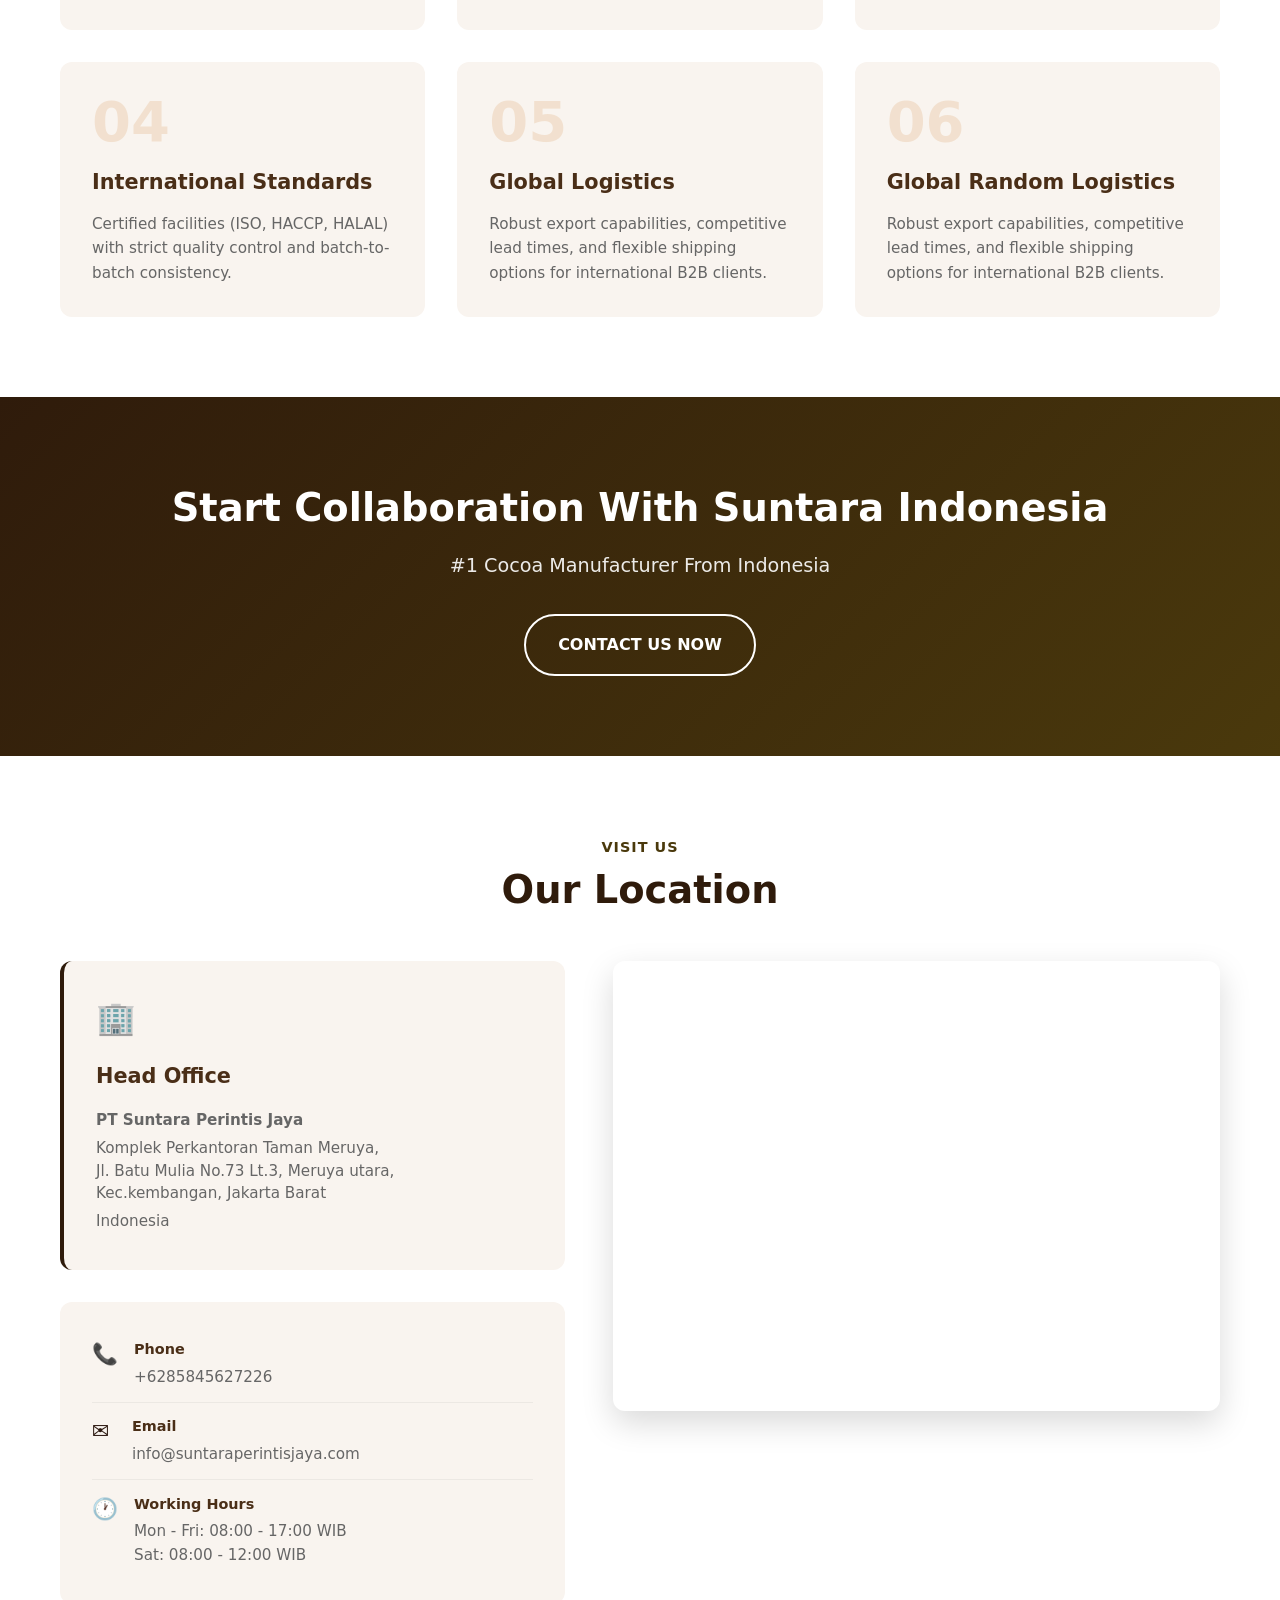
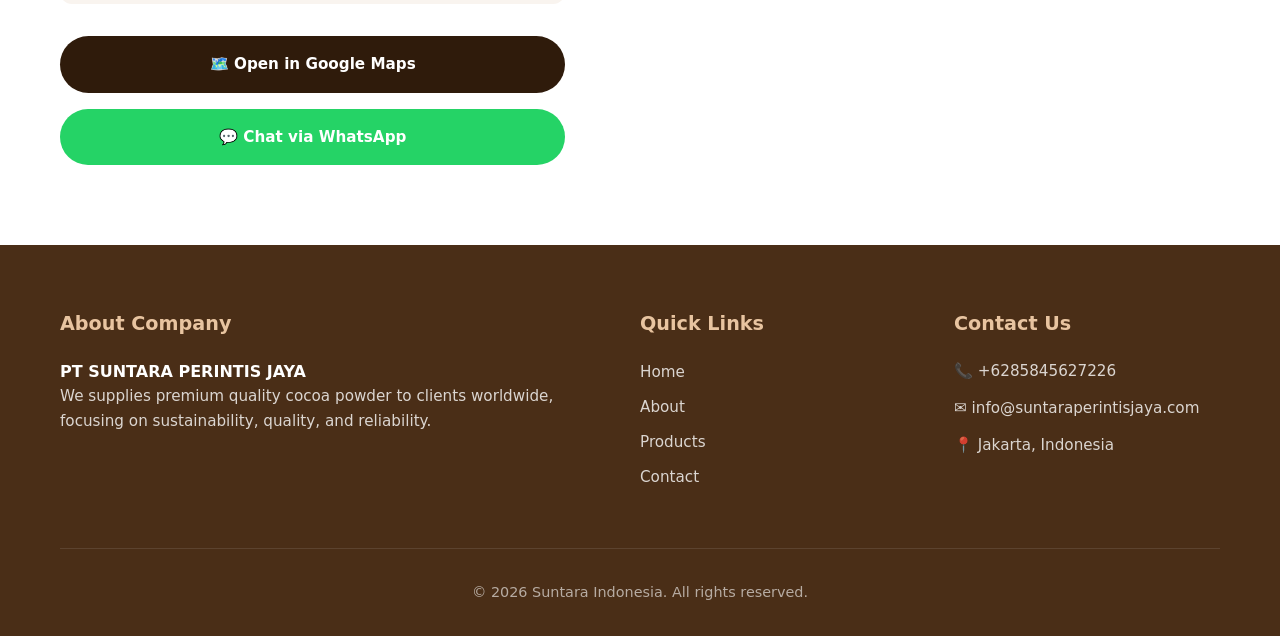
==== commit aa3f69a3: "update:tlp&alamat Co-authored-by: Copilot <copilot@github.com>" ====
--- a/index.html
+++ b/index.html
@@ -50,23 +50,25 @@
                     <div class="company-info-item">
                         <strong>PT Suntara Perintis Jaya</strong>
                     </div>
-                    <div class="company-info-item">
+                   <div class="company-info-item">
                         <span class="info-icon">📍</span>
-                        <span>Jl. Contoh Alamat No. 123, Jakarta Selatan</span>
+                        <span>Komplek Perkantoran Taman Meruya,
+                            <br>Jl. Batu Mulia No.73 Lt.3, Meruya utara,
+                            <br> Kec.kembangan, Jakarta Barat</span>
                     </div>
                     <div class="company-info-item">
                         <span class="info-icon">📞</span>
-                        <span>+62 877-7071-4184</span>
+                        <span>+6285845627226</span>
                     </div>
                     <div class="company-info-item">
                         <span class="info-icon">✉️</span>
-                        <span>info@suntara.com</span>
+                        <span>info@suntaraperintisjaya.com</span>
                     </div>
                 </div>
                 <!-- ✅ Akhir Company Info -->
             </nav>
             
-            <a href="mailto:info@suntara.com" class="email-btn">info@suntara.com</a>
+            <a href="mailto:info@suntaraperintisjaya.com" class="email-btn">info@suntaraperintisjaya.com</a>
             
             <!-- Hamburger untuk mobile -->
             <button class="hamburger" aria-label="Toggle navigation menu">
@@ -227,10 +229,10 @@
                 <div class="address-card">
                     <div class="address-icon">🏢</div>
                     <h3>Head Office</h3>
-                    <p>PT Suntara Perintis Jaya</p>
-                    <p>Jl. Contoh Alamat No. 123</p>
-                    <p>Kelurahan, Kecamatan</p>
-                    <p>Jakarta Selatan 12345</p>
+                    <p><strong>PT Suntara Perintis Jaya</strong></p>
+                    <p>Komplek Perkantoran Taman Meruya,
+                        <br>Jl. Batu Mulia No.73 Lt.3, Meruya utara,
+                        <br> Kec.kembangan, Jakarta Barat</p>
                     <p>Indonesia</p>
                 </div>
                 
@@ -239,14 +241,14 @@
                         <span class="contact-icon">📞</span>
                         <div>
                             <strong>Phone</strong>
-                            <p>+62 877-7071-4184</p>
+                            <p>+6285845627226</p>
                         </div>
                     </div>
                     <div class="contact-item">
                         <span class="contact-icon">✉️</span>
                         <div>
                             <strong>Email</strong>
-                            <p>info@suntara.com</p>
+                            <p>info@suntaraperintisjaya.com</p>
                         </div>
                     </div>
                     <div class="contact-item">
@@ -266,7 +268,7 @@
                        class="btn-map">
                         🗺️ Open in Google Maps
                     </a>
-                    <a href="https://wa.me/6287770714184" 
+                    <a href="https://wa.me/6285845627226?text=Hello%20Suntara%20Indonesia%2C%20I%20would%20like%20to%20inquire%20about%20your%20products." 
                        target="_blank" 
                        class="btn-whatsapp">
                         💬 Chat via WhatsApp
@@ -278,7 +280,7 @@
             <div class="location-map">
                 <!-- Ganti src dengan embed URL dari Google Maps Anda -->
                 <iframe 
-                    src="https://www.google.com/maps/embed?pb=!1m18!1m12!1m3!1d126920.88888888889!2d106.8!3d-6.2!2m3!1f0!2f0!3f0!3m2!1i1024!2i768!4f13.1!3m3!1m2!1s0x0%3A0x0!2zNsKwMTInMDAuMCJTIDEwNsKwNDgnMDAuMCJF!5e0!3m2!1sen!2sid!4v1234567890" 
+                    src="https://www.google.com/maps/embed?pb=!1m18!1m12!1m3!1d3966.539343590581!2d106.73754077499004!3d-6.192334393795292!2m3!1f0!2f0!3f0!3m2!1i1024!2i768!4f13.1!3m3!1m2!1s0x2e69f71ab37de707%3A0xb7fc01fa4c664bb9!2sPT.%20Suntara%20Perintis%20Jaya!5e0!3m2!1sen!2sid!4v1777387461667!5m2!1sen!2sid" 
                     width="100%" 
                     height="450" 
                     style="border:0; border-radius: 12px;" 
@@ -313,8 +315,8 @@
                 </div>
                 <div class="footer-col">
                     <h4>Contact Us</h4>
-                    <p>📞 +62 877-7071-418</p>
-                    <p>✉️ info@suntara.com</p>
+                    <p>📞 +6285845627226</p>
+                    <p>✉️ info@suntaraperintisjaya.com</p>
                     <p>📍 Jakarta, Indonesia</p>
                 </div>
             </div>
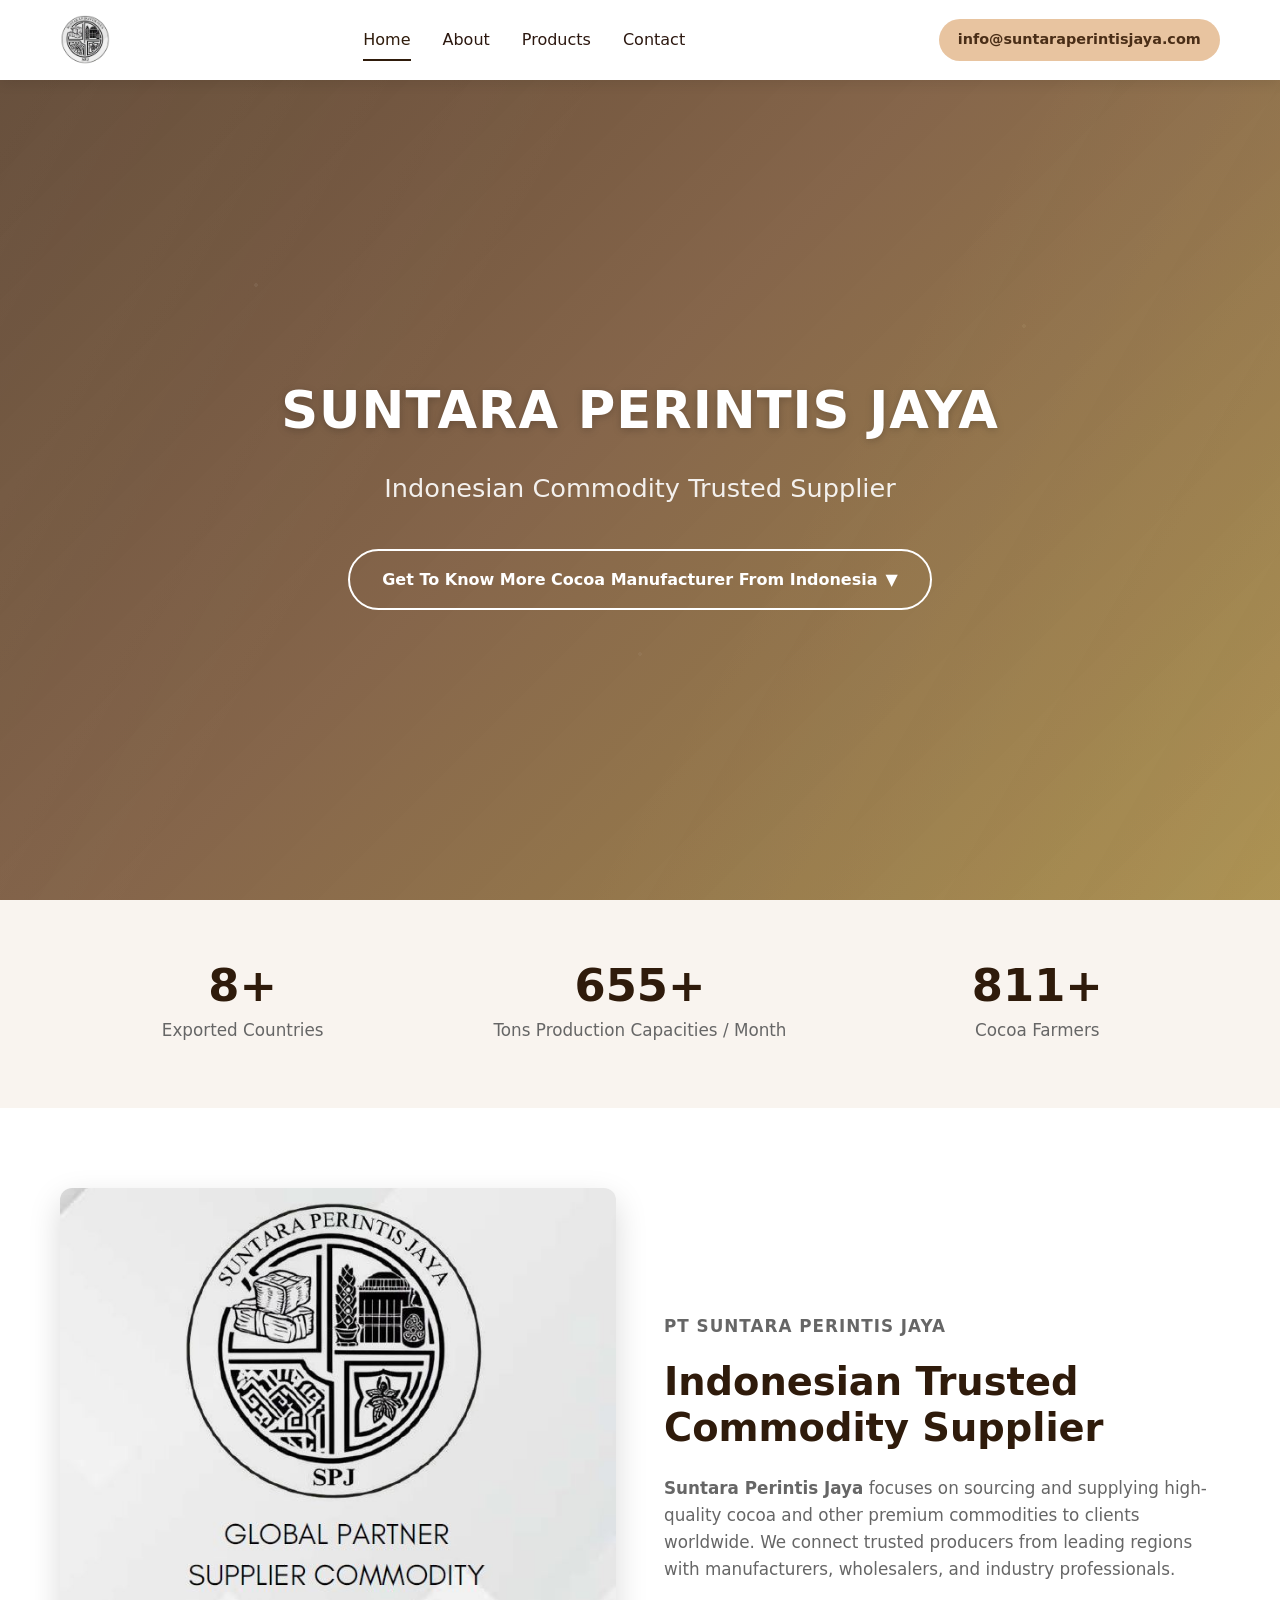
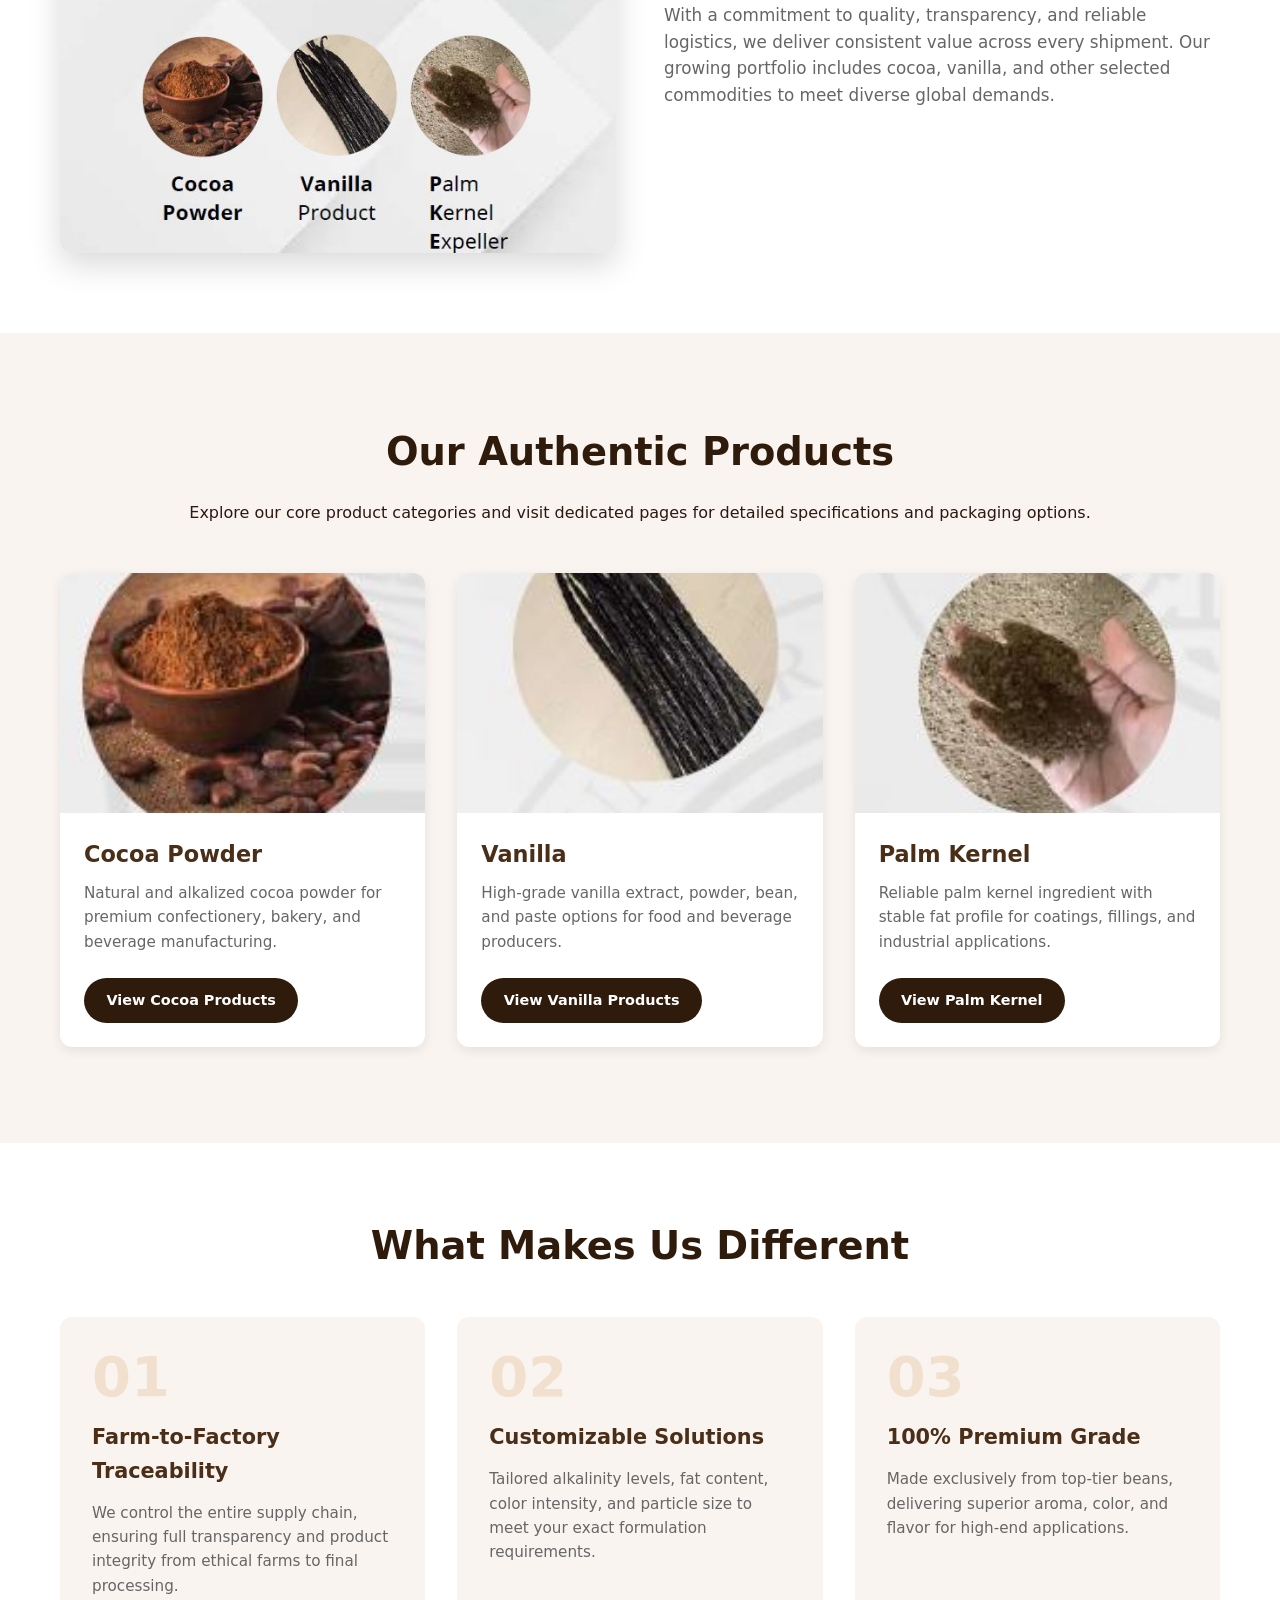
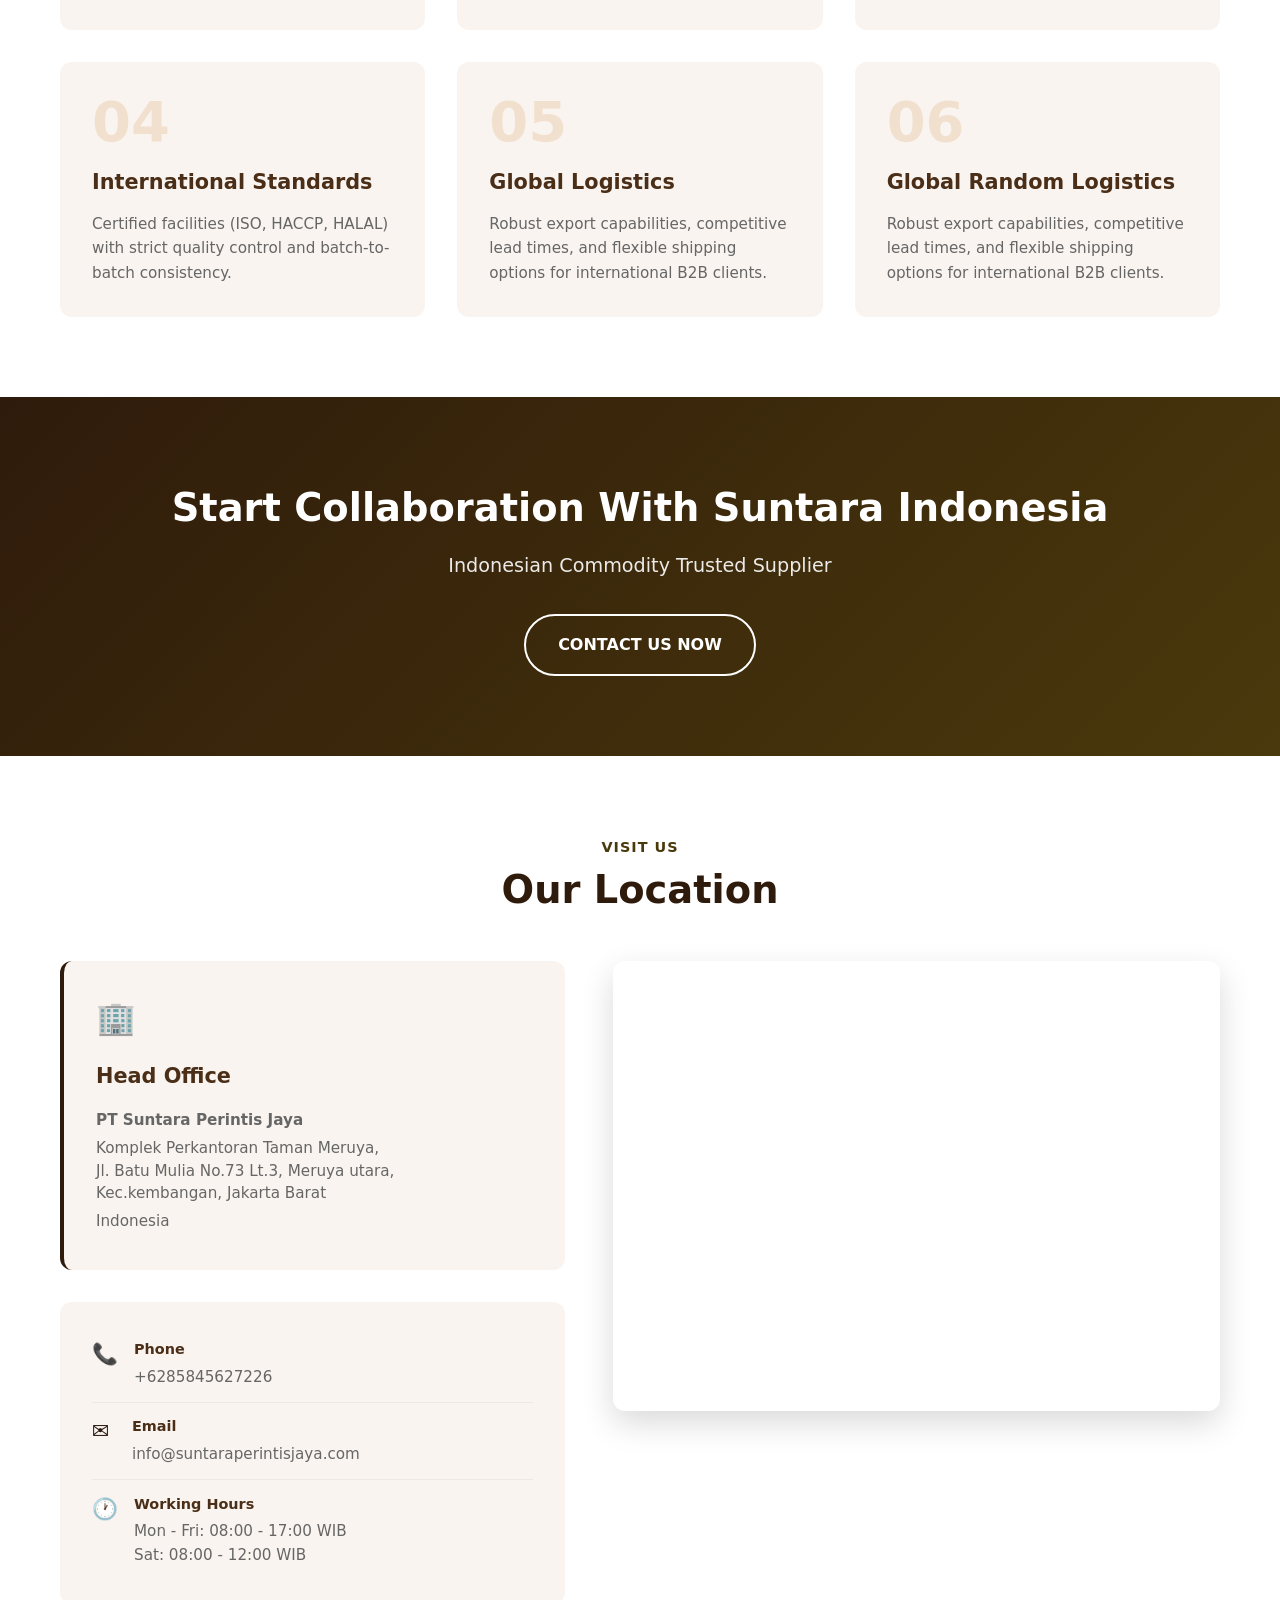
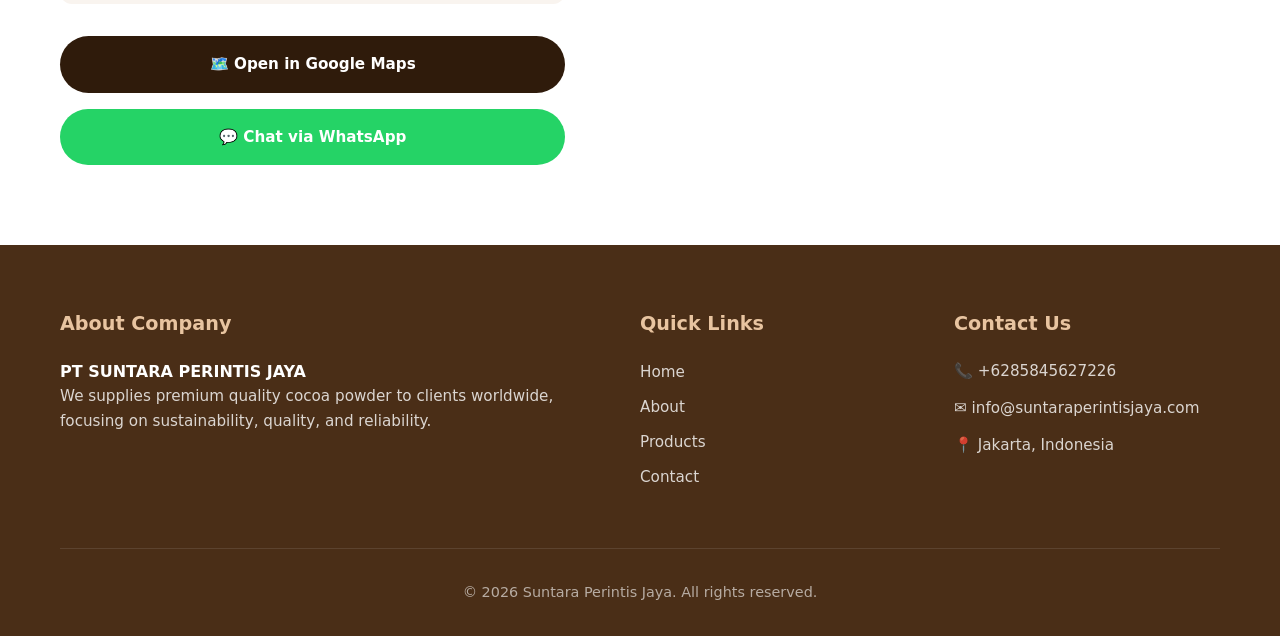
==== commit e0b8315c: "rev1:name" ====
--- a/index.html
+++ b/index.html
@@ -82,8 +82,8 @@
     <!-- ================= HERO SECTION ================= -->
             <section id="home" class="hero fade-in">
                 <div class="container hero-content">
-                    <h1 class="hero-title">SUNTARA INDONESIA</h1>
-                    <p class="hero-subtitle">No. 1 Cocoa Manufacturer From Indonesia</p>
+                    <h1 class="hero-title">SUNTARA PERINTIS JAYA</h1>
+                    <p class="hero-subtitle">Indonesian Commodity Trusted Supplier</p>
                     <a href="#about" class="btn-primary">
                         Get To Know More Cocoa Manufacturer From Indonesia
                         <span class="arrow">▼</span>
@@ -121,9 +121,9 @@
                 </div>
                 <div class="about-content">
                     <p class="section-tag">PT Suntara Perintis Jaya</p>
-                    <h2 class="section-title">No. 1 Cocoa Manufacturer From Indonesia</h2>
-                    <p><strong>Suntara Indonesia</strong> is focused on sourcing and supplying premium-quality cocoa powder to clients around the world. We connect trusted cocoa producers from leading growing regions with manufacturers, wholesalers, and food industry professionals.</p>
-                    <p>With a name rooted in purity and nature, we are committed to delivering high-grade natural and alkalized cocoa powders that meet diverse global needs. Our focus on transparent sourcing, reliable logistics, and quality assurance ensures exceptional value with every shipment.</p>
+                    <h2 class="section-title">Indonesian Trusted Commodity Supplier</h2>
+                    <p><strong>Suntara Perintis Jaya</strong> focuses on sourcing and supplying high-quality cocoa and other premium commodities to clients worldwide. We connect trusted producers from leading regions with manufacturers, wholesalers, and industry professionals.</p>
+                    <p>With a commitment to quality, transparency, and reliable logistics, we deliver consistent value across every shipment. Our growing portfolio includes cocoa, vanilla, and other selected commodities to meet diverse global demands.</p>
                 </div>
             </div>
         </div>
@@ -210,7 +210,7 @@
     <section class="cta fade-in">
         <div class="container">
             <h2>Start Collaboration With Suntara Indonesia</h2>
-            <p>#1 Cocoa Manufacturer From Indonesia</p>
+            <p>Indonesian Commodity Trusted Supplier</p>
             <a href="#contact" class="btn-primary">CONTACT US NOW</a>
         </div>
     </section>
@@ -268,7 +268,7 @@
                        class="btn-map">
                         🗺️ Open in Google Maps
                     </a>
-                    <a href="https://wa.me/6285845627226?text=Hello%20Suntara%20Indonesia%2C%20I%20would%20like%20to%20inquire%20about%20your%20products." 
+                    <a href="https://wa.me/6285845627226?text=Hello,%20I%20would%20like%20to%20inquire%20about%20your%20products." 
                        target="_blank" 
                        class="btn-whatsapp">
                         💬 Chat via WhatsApp
@@ -321,7 +321,7 @@
                 </div>
             </div>
             <div class="footer-bottom">
-                <p>&copy; <span id="current-year"></span> Suntara Indonesia. All rights reserved.</p>
+                <p>&copy; <span id="current-year"></span> Suntara Perintis Jaya. All rights reserved.</p>
             </div>
         </div>
     </footer>
--- a/style.css
+++ b/style.css
@@ -141,7 +141,7 @@
     linear-gradient(300deg, rgba(232,196,160,0.10), transparent 40%); opacity: 0.8; z-index: 0;
 }
 .hero-content { max-width: 800px; padding: 2rem; position: relative; z-index: 1; }
-.hero-title { font-size: clamp(2.5rem, 5vw, 4.5rem); font-weight: 500; letter-spacing: 1px; margin-bottom: 1rem; text-shadow: 0 2px 8px rgba(0,0,0,0.2); }
+.hero-title { font-size: clamp(2.5rem, 4vw, 4.5rem); font-weight: 600; letter-spacing: 1px; margin-bottom: 1rem; text-shadow: 0 2px 8px rgba(0,0,0,0.2); }
 .hero-subtitle { font-size: clamp(1.1rem, 2vw, 1.6rem); font-weight: 400; margin-bottom: 2.5rem; opacity: 0.9; }
 .btn-primary {
     display: inline-flex; align-items: center; gap: 0.5rem; background: transparent; color: var(--bg-white);
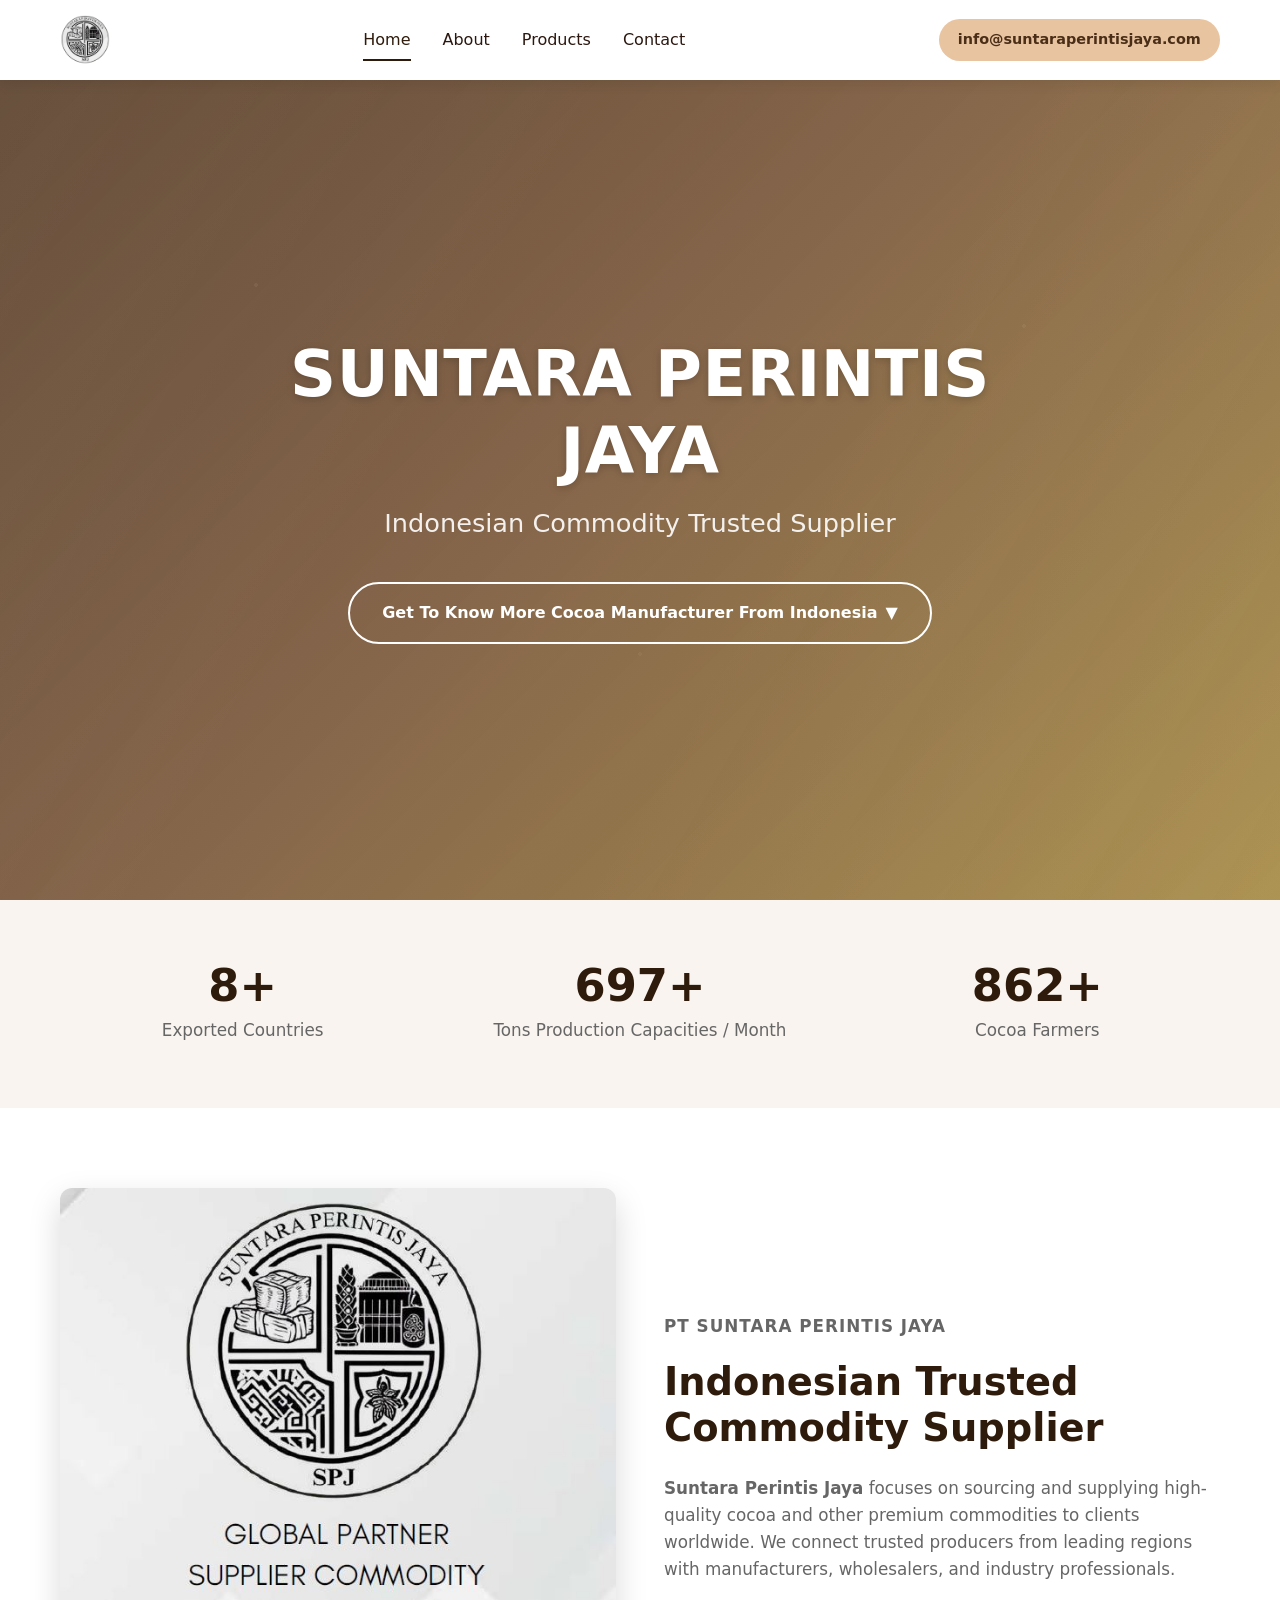
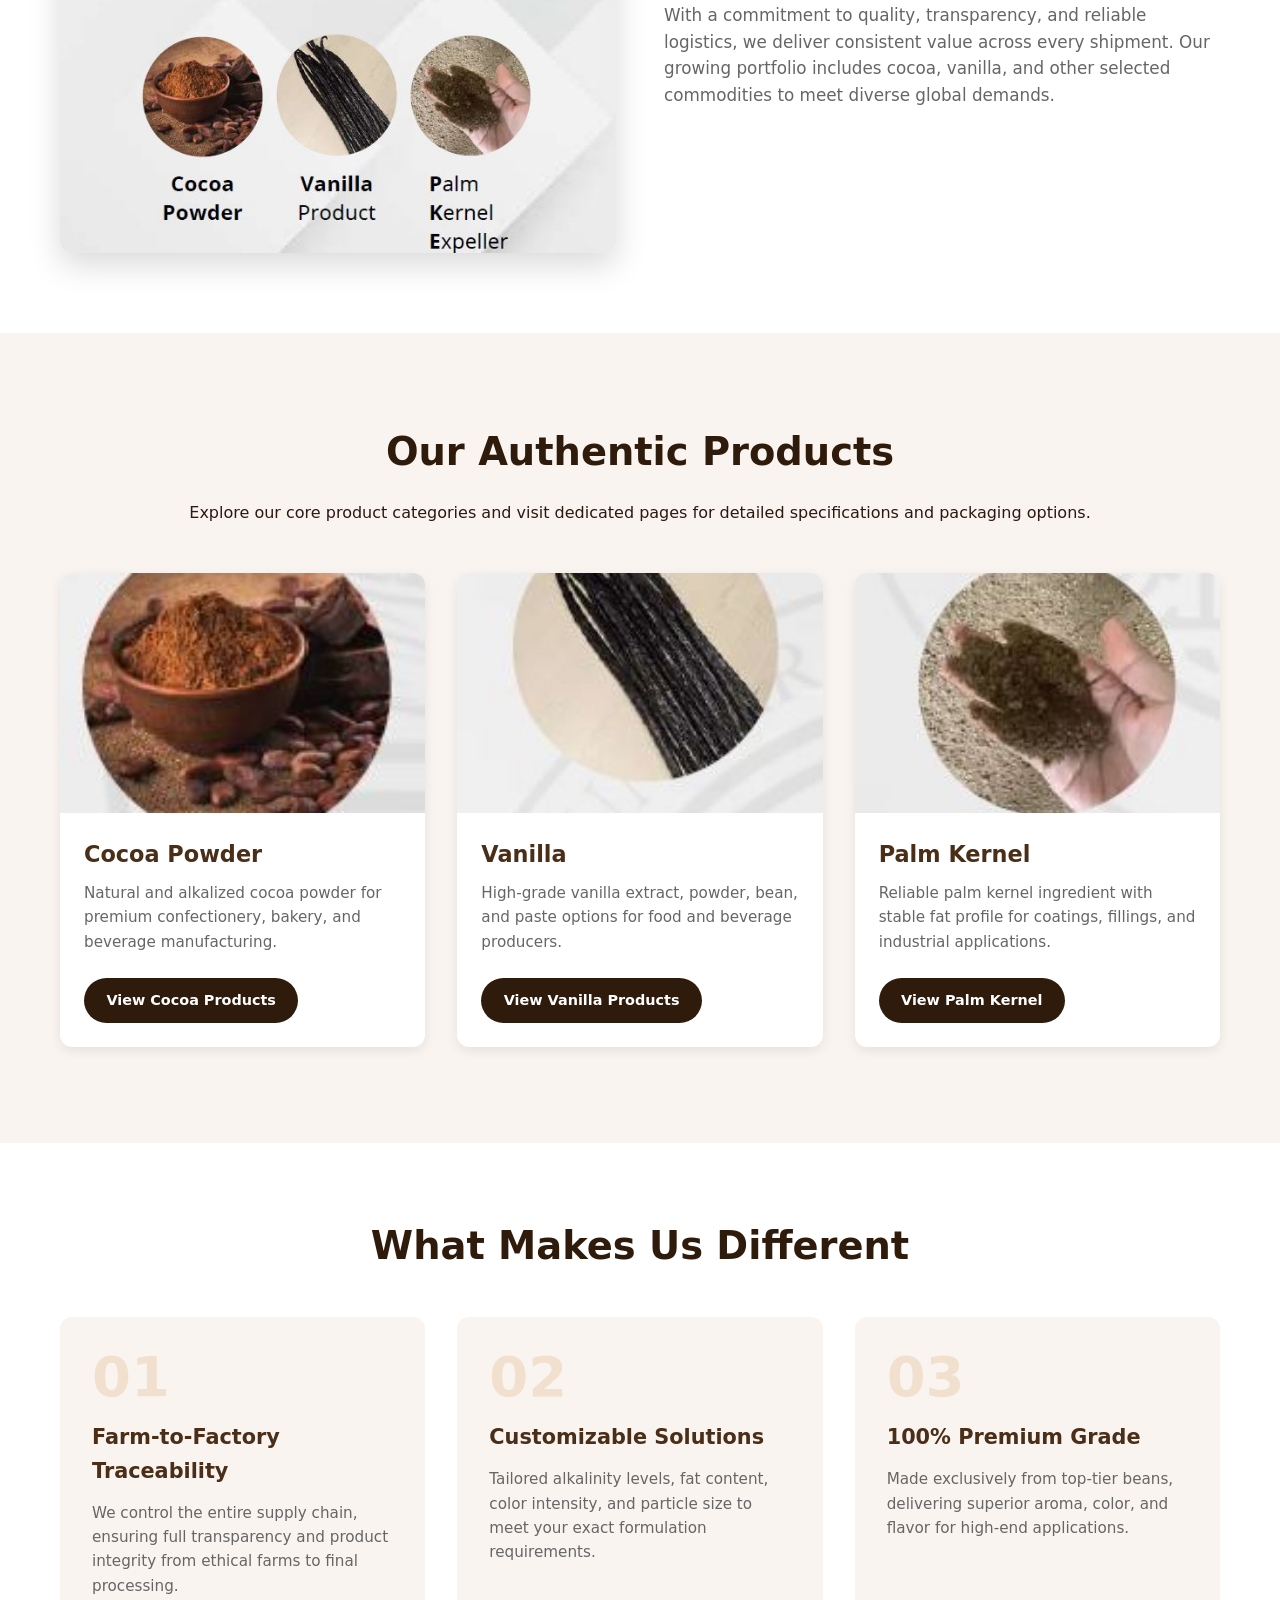
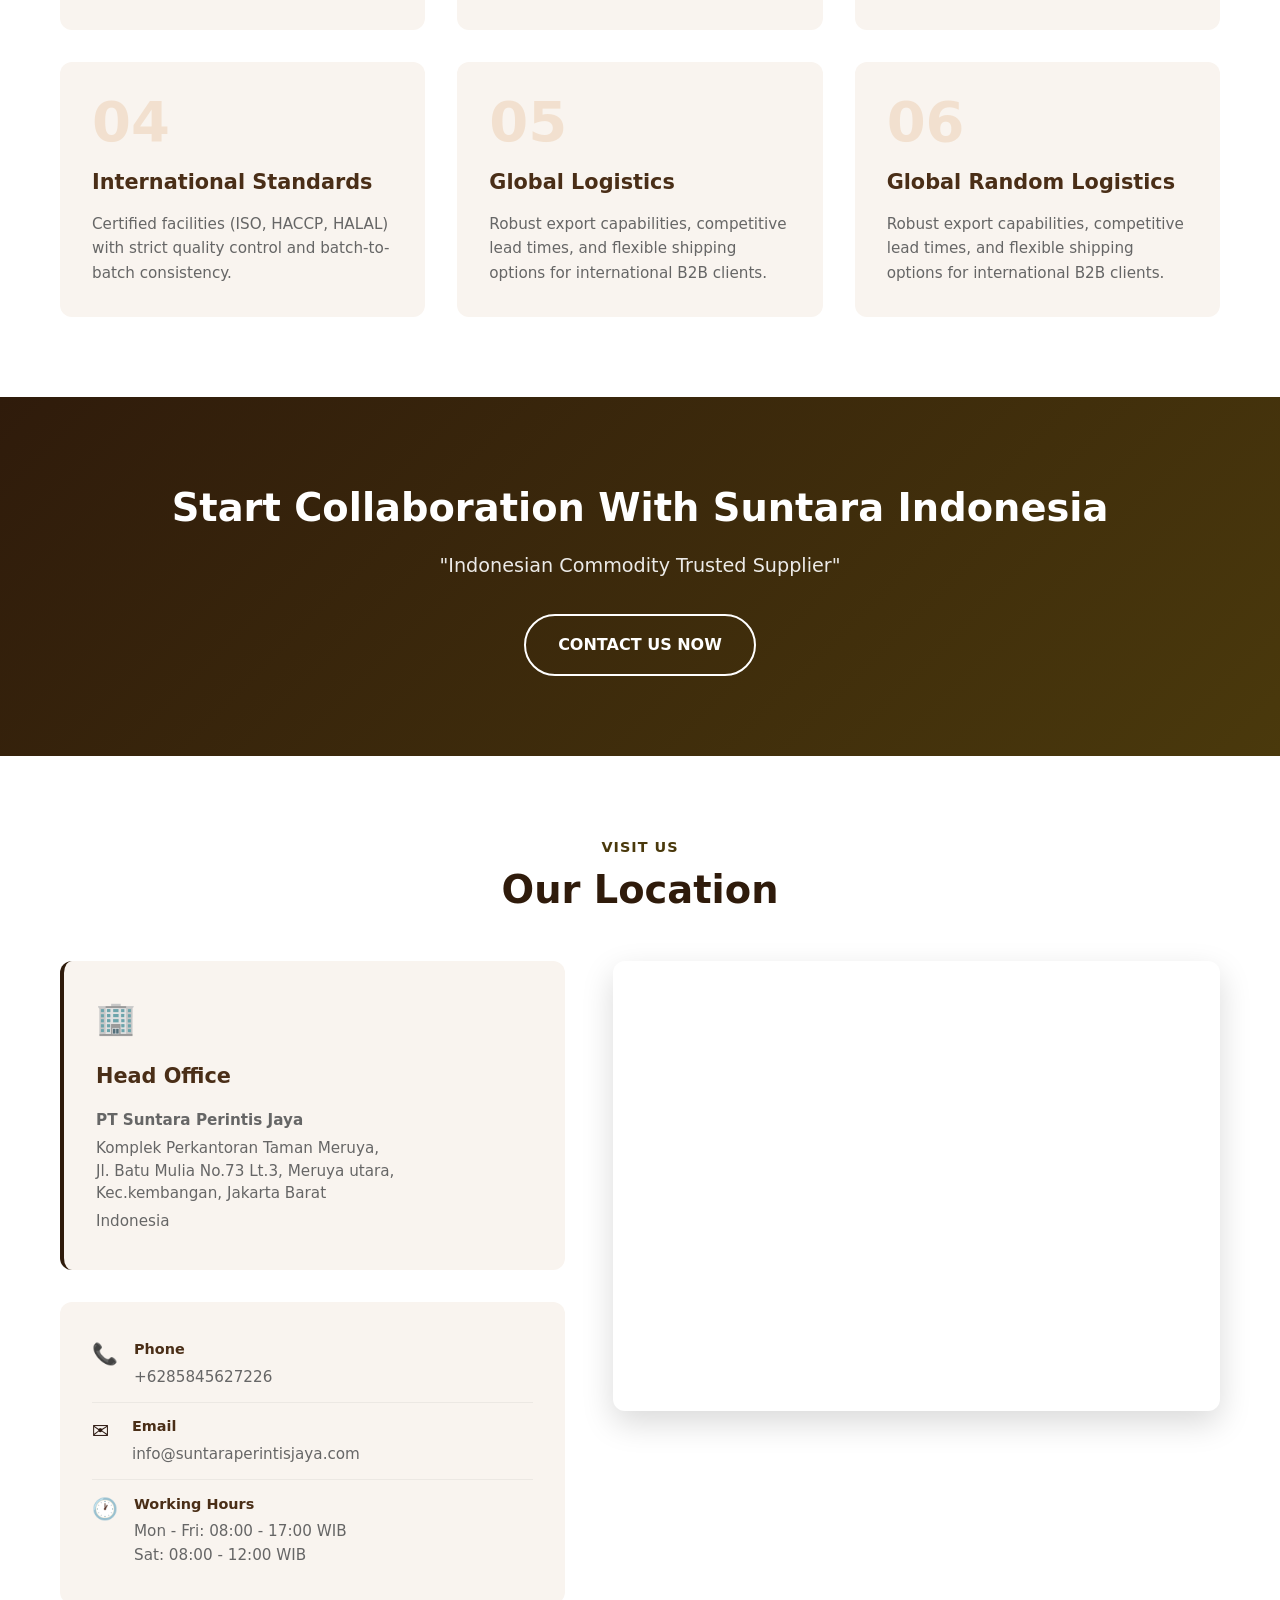
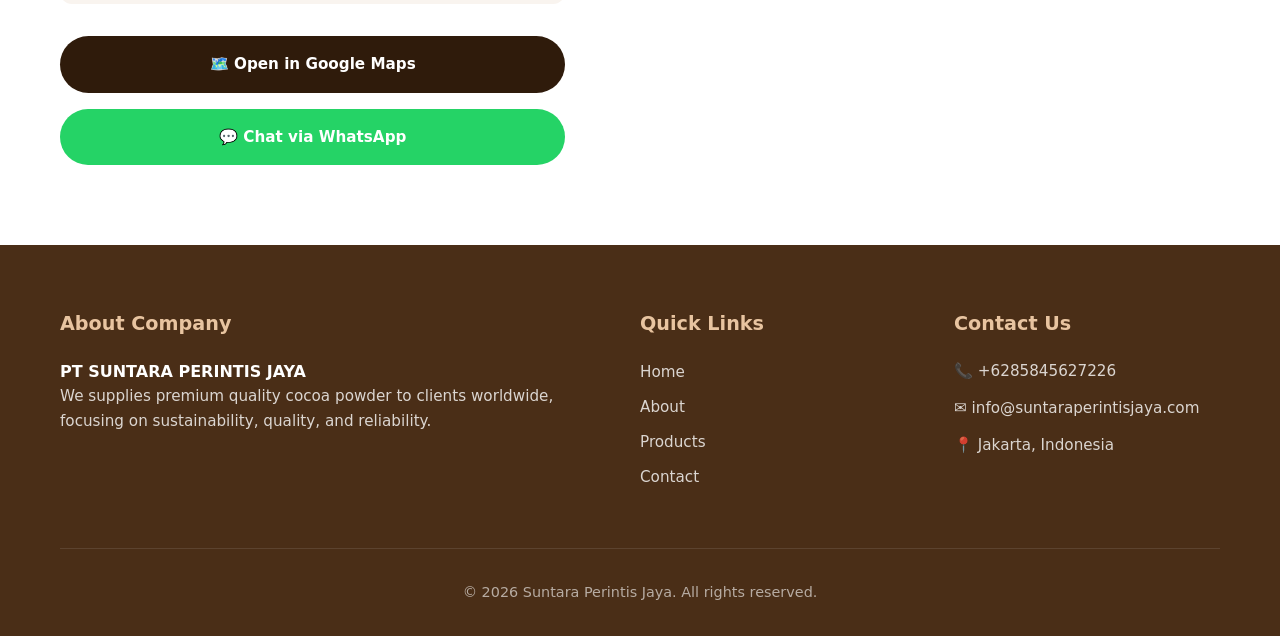
==== commit 5cfaeed6: "fix:hero" ====
--- a/index.html
+++ b/index.html
@@ -210,7 +210,7 @@
     <section class="cta fade-in">
         <div class="container">
             <h2>Start Collaboration With Suntara Indonesia</h2>
-            <p>Indonesian Commodity Trusted Supplier</p>
+            <p>"Indonesian Commodity Trusted Supplier"</p>
             <a href="#contact" class="btn-primary">CONTACT US NOW</a>
         </div>
     </section>
--- a/style.css
+++ b/style.css
@@ -122,11 +122,20 @@
    4. MAIN SECTIONS (HERO, STATS, ABOUT, PRODUCTS GRID)
    ========================================= */
 .hero {
-    margin-top: var(--header-height); min-height: calc(100vh - var(--header-height));
-    display: flex; align-items: center; justify-content: center; text-align: center;
-    color: var(--bg-white); position: relative; overflow: hidden;
+    margin-top: var(--header-height); 
+    min-height: calc(100vh - var(--header-height));
+    display: flex; 
+    align-items: center; 
+    justify-content: center; 
+    text-align: center;
+    color: var(--bg-white); 
+    position: relative; 
+    overflow: hidden;
     background: linear-gradient(135deg, rgba(74, 46, 23, 0.88) 0%, rgba(107, 68, 35, 0.82) 45%, rgba(139, 105, 20, 0.76) 100%),
     url('assets/images/hero-bg.jpg') center/cover no-repeat fixed;
+    /* ✅ Pastikan ada padding di semua sisi */
+    padding: 0 1rem;
+    box-sizing: border-box;
 }
 .hero::before, .hero::after {
     content: ''; position: absolute; inset: 0; pointer-events: none; opacity: 0.55; mix-blend-mode: screen;
@@ -140,9 +149,45 @@
     background: linear-gradient(120deg, rgba(255,255,255,0.06), transparent 35%),
     linear-gradient(300deg, rgba(232,196,160,0.10), transparent 40%); opacity: 0.8; z-index: 0;
 }
-.hero-content { max-width: 800px; padding: 2rem; position: relative; z-index: 1; }
-.hero-title { font-size: clamp(2.5rem, 4vw, 4.5rem); font-weight: 600; letter-spacing: 1px; margin-bottom: 1rem; text-shadow: 0 2px 8px rgba(0,0,0,0.2); }
-.hero-subtitle { font-size: clamp(1.1rem, 2vw, 1.6rem); font-weight: 400; margin-bottom: 2.5rem; opacity: 0.9; }
+.hero-content { 
+    max-width: 800px; 
+    padding: 2rem 1.5rem; 
+    position: relative; 
+    z-index: 1; 
+    display: flex;
+    flex-direction: column;
+    justify-content: center;
+    align-items: center;
+    width: 100%;
+    box-sizing: border-box;
+}
+.hero-title { 
+    font-size: clamp(1.8rem, 5vw, 4.5rem); /* ✅ Lebih kecil di mobile */
+    font-weight: 600; 
+    letter-spacing: 0.5px; /* ✅ Kurangi letter spacing di mobile */
+    margin-bottom: 1rem; 
+    text-shadow: 0 2px 8px rgba(0,0,0,0.2); 
+    line-height: 1.2;
+    text-align: center;
+    width: 100%;
+    /* ✅ Pastikan tidak overflow */
+    word-wrap: break-word;
+    overflow-wrap: break-word;
+    hyphens: auto;
+    padding: 0 0.5rem; /* ✅ Beri ruang di sisi kiri-kanan */
+    box-sizing: border-box;
+}
+.hero-subtitle { 
+    font-size: clamp(0.9rem, 2.5vw, 1.6rem); /* ✅ Lebih kecil di mobile */
+    font-weight: 400; 
+    margin-bottom: 2.5rem; 
+    opacity: 0.9; 
+    text-align: center;
+    width: 100%;
+    padding: 0 1rem; /* ✅ Beri ruang */
+    box-sizing: border-box;
+    line-height: 1.4;
+}
 .btn-primary {
     display: inline-flex; align-items: center; gap: 0.5rem; background: transparent; color: var(--bg-white);
     padding: 1rem 2rem; border: 2px solid var(--bg-white); border-radius: 50px; font-weight: 600; font-size: 1rem;
@@ -413,4 +458,66 @@
     .mobile-company-info {
         display: block;
     }
+}
+
+/* =========================================
+   MOBILE SPECIFIC FIXES
+   ========================================= */
+@media (max-width: 768px) {
+    .hero {
+        padding: 0;
+        min-height: calc(100vh - var(--header-height));
+        /* ✅ Pastikan background tidak terpotong */
+        background-size: cover;
+        background-position: center;
+    }
+    
+    .hero-content {
+        padding: 1.5rem 1.25rem;
+        align-items: center;
+    }
+    
+    .hero-title {
+        /* ✅ Font lebih kecil untuk judul panjang */
+        font-size: clamp(1.5rem, 6vw, 2.5rem);
+        letter-spacing: 0;
+        line-height: 1.15;
+        margin-bottom: 0.75rem;
+        /* ✅ Izinkan wrap ke 2-3 baris jika perlu */
+        white-space: normal;
+        word-break: normal;
+    }
+    
+    .hero-subtitle {
+        font-size: clamp(0.85rem, 3vw, 1.1rem);
+        line-height: 1.4;
+        margin-bottom: 2rem;
+        padding: 0 0.5rem;
+    }
+    
+    /* ✅ Tombol juga perlu responsif */
+    .btn-primary {
+        font-size: 0.9rem;
+        padding: 0.9rem 1.5rem;
+        white-space: normal;
+        word-wrap: break-word;
+        text-align: center;
+        max-width: 90%;
+    }
+}
+
+/* ✅ Untuk layar sangat kecil (iPhone SE, dll) */
+@media (max-width: 375px) {
+    .hero-title {
+        font-size: clamp(1.3rem, 7vw, 2rem);
+        letter-spacing: 0;
+    }
+    
+    .hero-subtitle {
+        font-size: clamp(0.8rem, 3.5vw, 1rem);
+    }
+    
+    .hero-content {
+        padding: 1rem;
+    }
 }
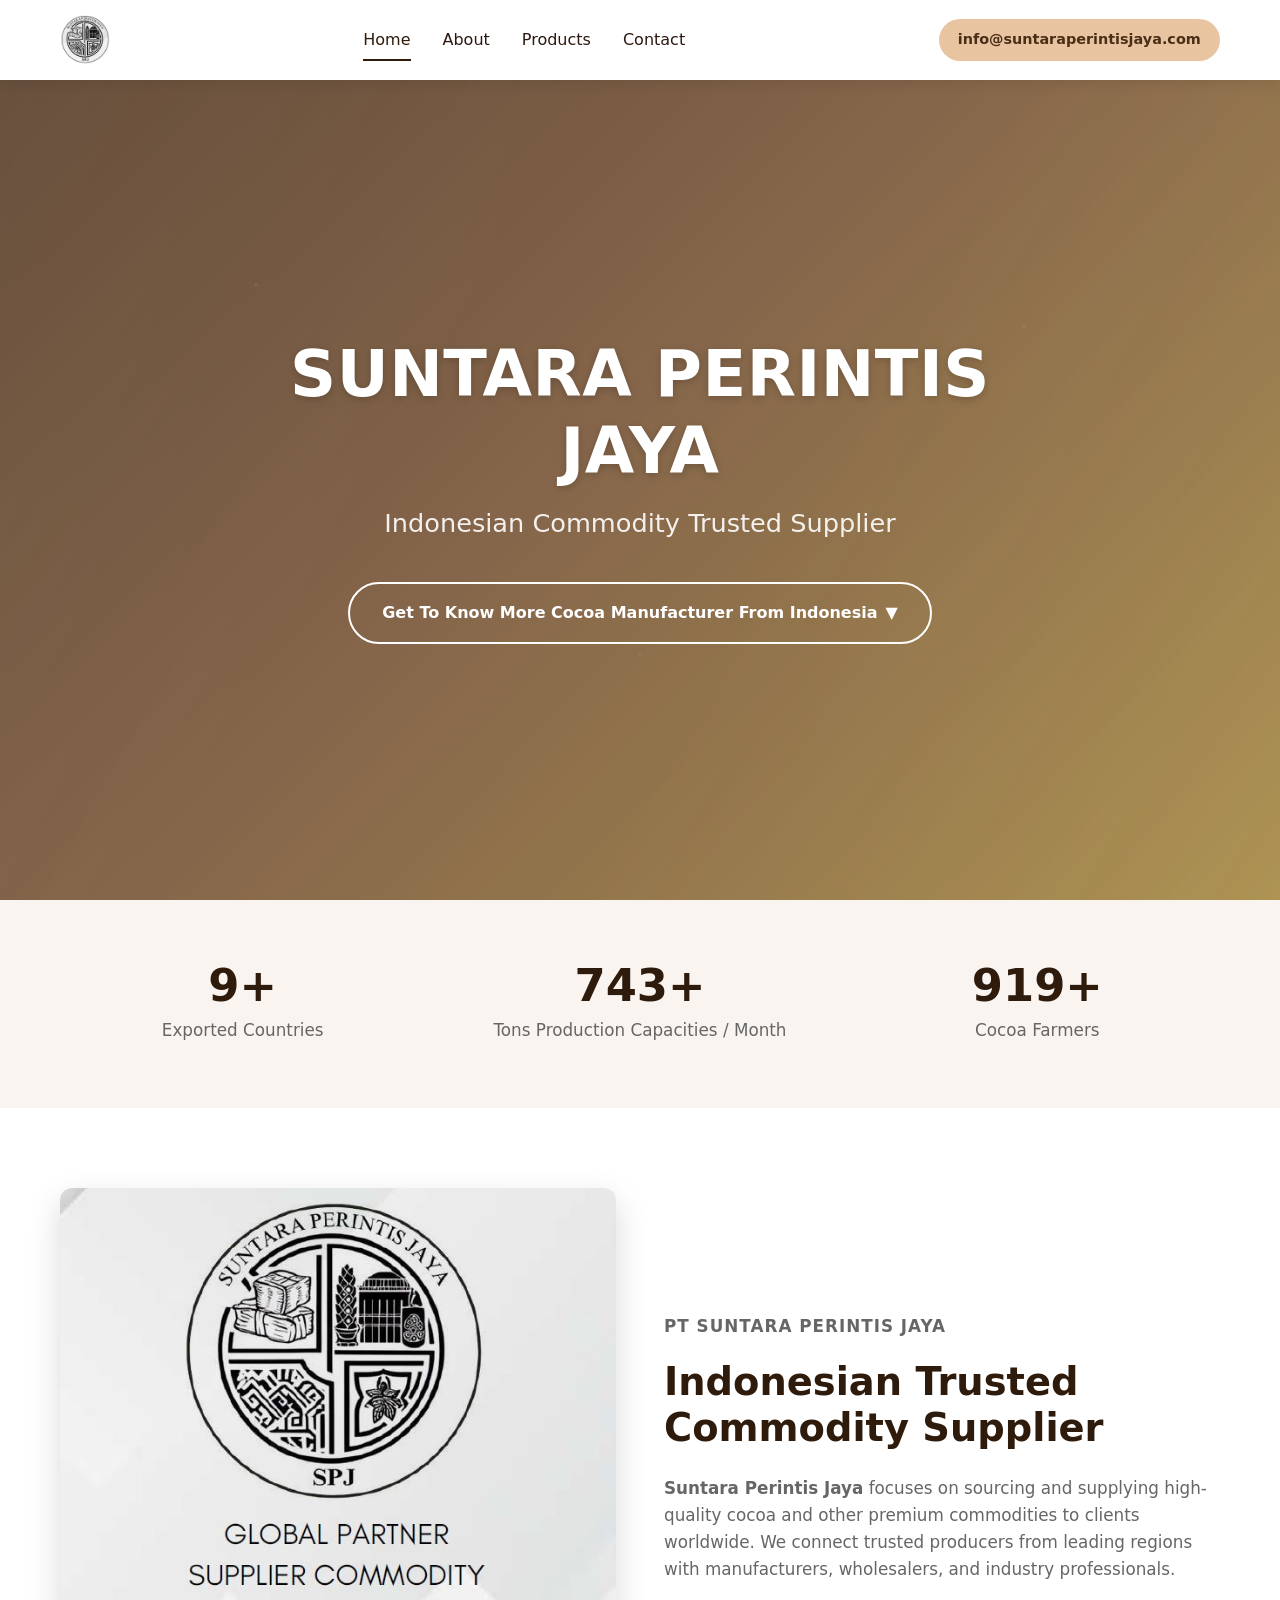
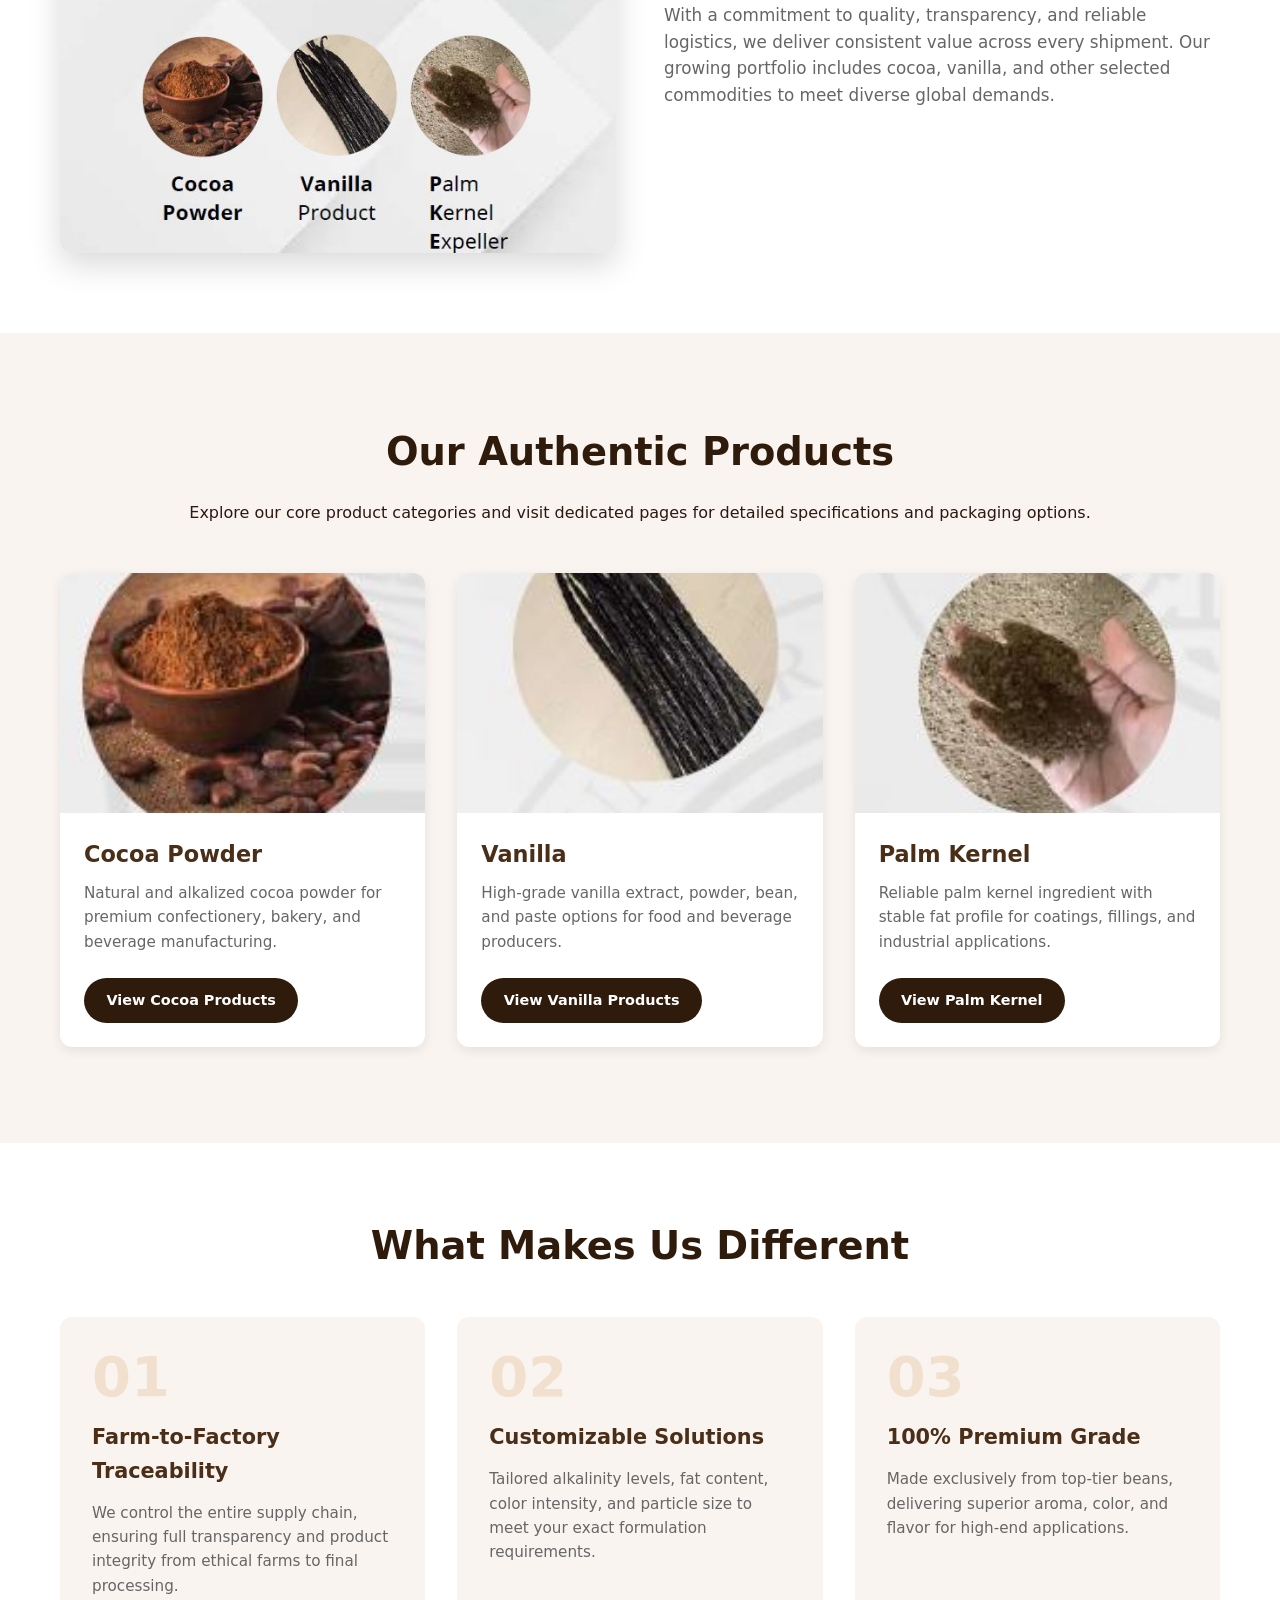
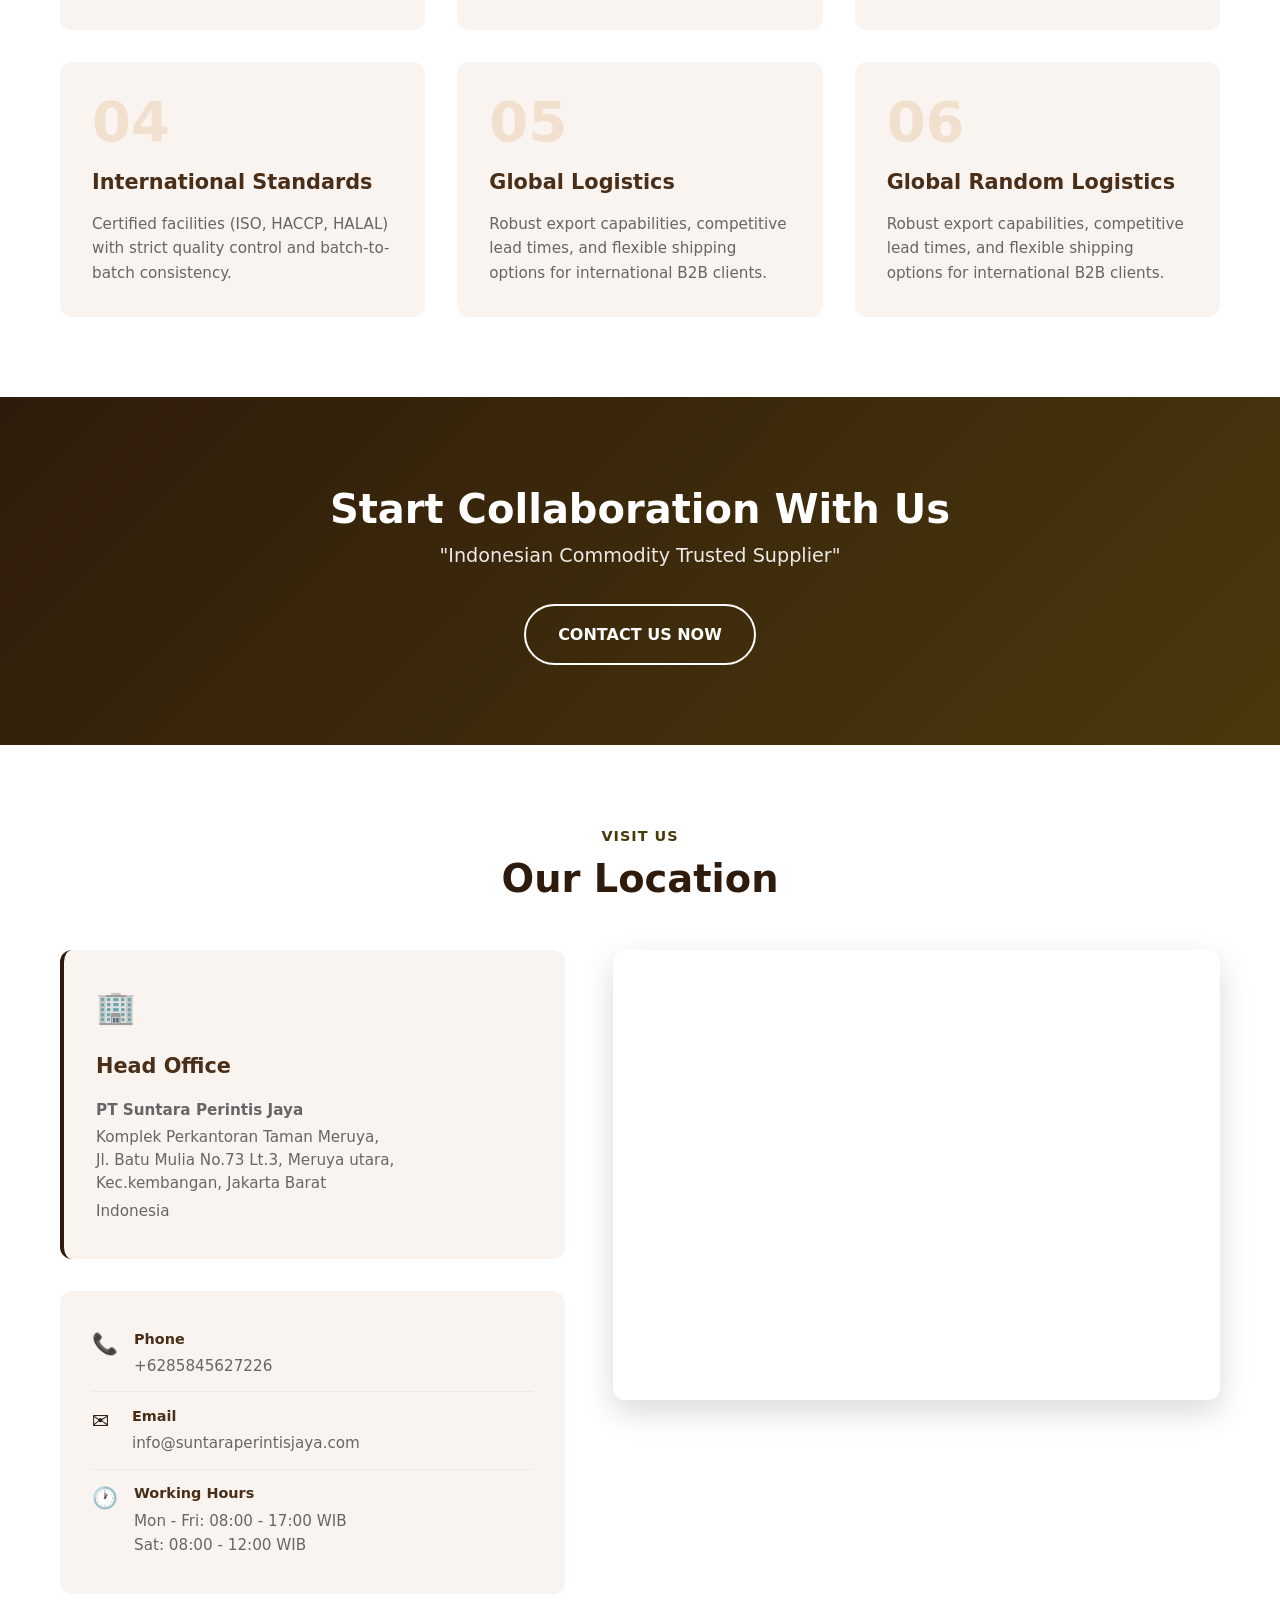
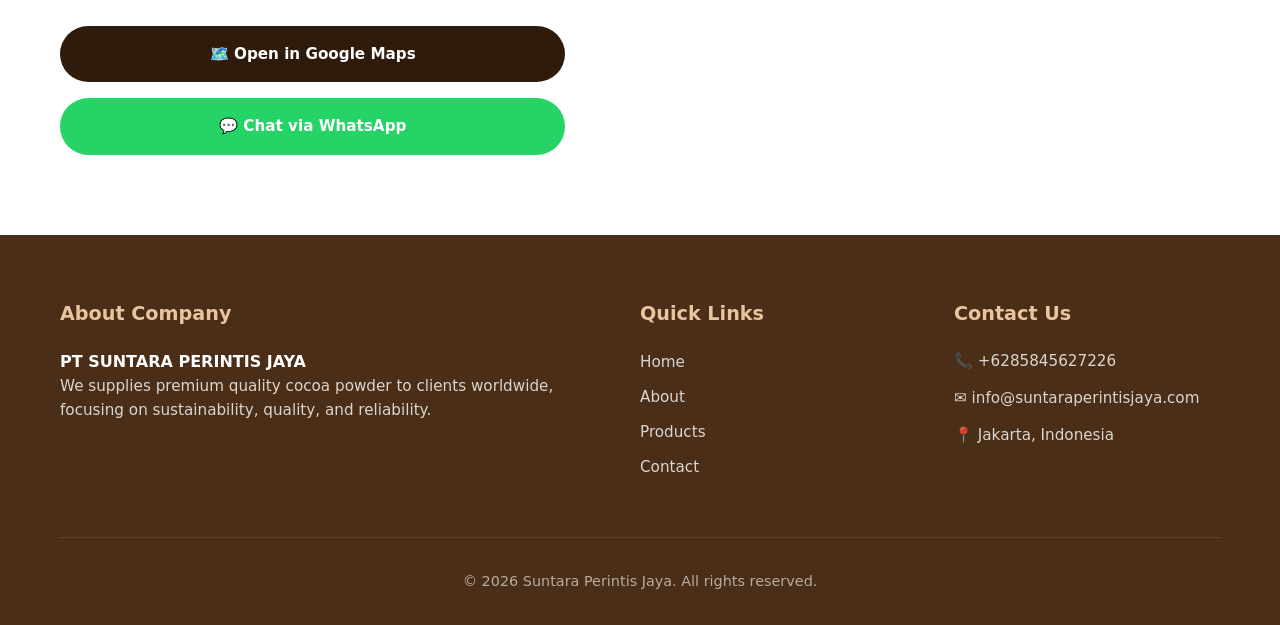
==== commit 4a301fd9: "fix:edit style" ====
--- a/index.html
+++ b/index.html
@@ -209,7 +209,7 @@
     <!-- ================= CTA SECTION ================= -->
     <section class="cta fade-in">
         <div class="container">
-            <h2>Start Collaboration With Suntara Indonesia</h2>
+            <h2>Start Collaboration With Us</h2>
             <p>"Indonesian Commodity Trusted Supplier"</p>
             <a href="#contact" class="btn-primary">CONTACT US NOW</a>
         </div>
--- a/style.css
+++ b/style.css
@@ -231,7 +231,13 @@
 .diff-item:hover h3, .diff-item:hover p { color: var(--bg-white); }
 .diff-item p { color: var(--text-muted); font-size: 0.95rem; line-height: 1.6; }
 .cta { background: linear-gradient(135deg, var(--primary-color) 0%, var(--secondary-color) 100%); padding: 5rem 0; text-align: center; color: var(--bg-white); }
-.cta h2 { font-size: clamp(1.8rem, 3vw, 2.5rem); margin-bottom: 0.8rem; }
+.cta h2 {
+    font-size: clamp(1.2rem, 4vw, 2.5rem);
+    white-space: nowrap; /* Paksa 1 baris */
+    overflow: hidden;
+    text-overflow: ellipsis; /* Tambah ... jika terlalu panjang */
+    padding: 0 1rem;
+}
 .cta p { font-size: 1.2rem; margin-bottom: 2rem; opacity: 0.9; }
 .footer { background: var(--primary-dark); color: var(--bg-white); padding: 4rem 0 2rem; }
 .footer-grid { display: grid; grid-template-columns: 2fr 1fr 1fr; gap: 3rem; margin-bottom: 3rem; }
@@ -504,6 +510,11 @@
         text-align: center;
         max-width: 90%;
     }
+
+     .cta h2 {
+        font-size: clamp(1.5rem, 5vw, 2.5rem); /* Lebih kecil lagi */
+        letter-spacing: -0.5px; /* Rapatkan huruf */
+    }
 }
 
 /* ✅ Untuk layar sangat kecil (iPhone SE, dll) */
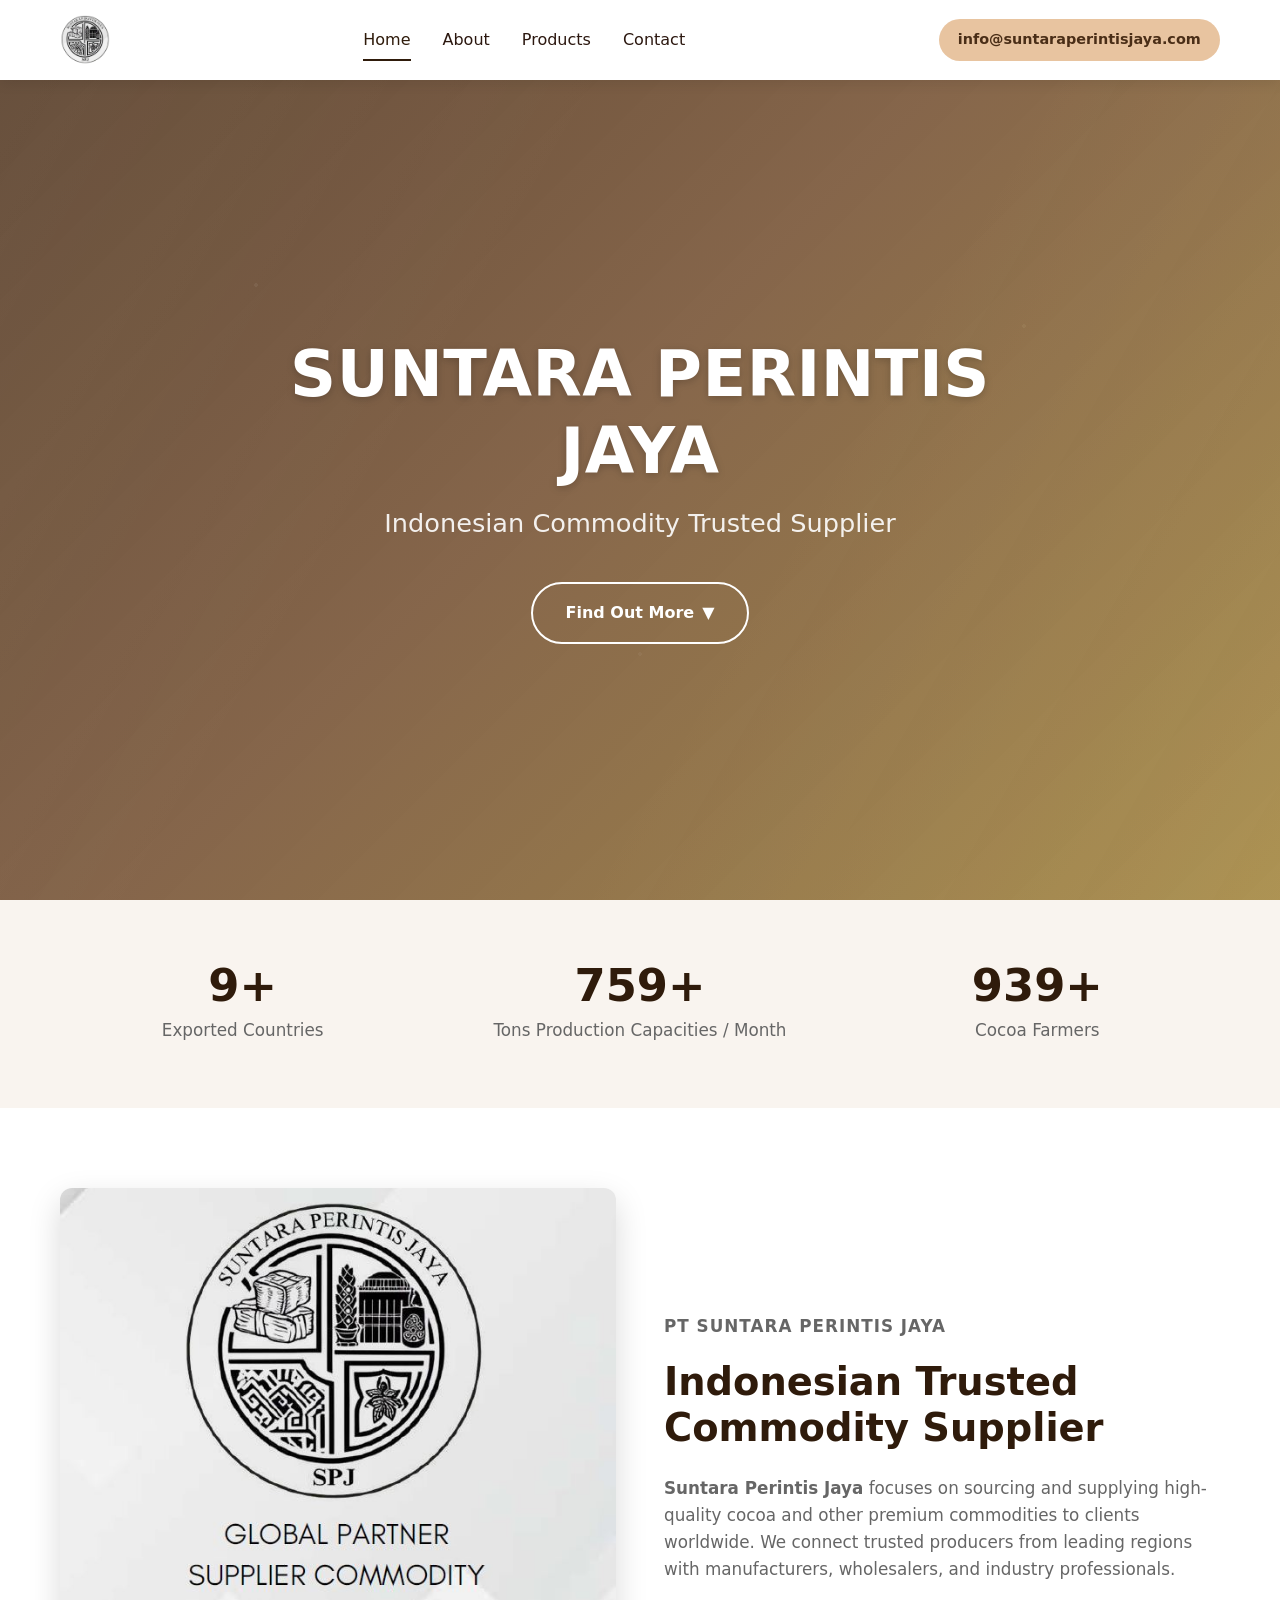
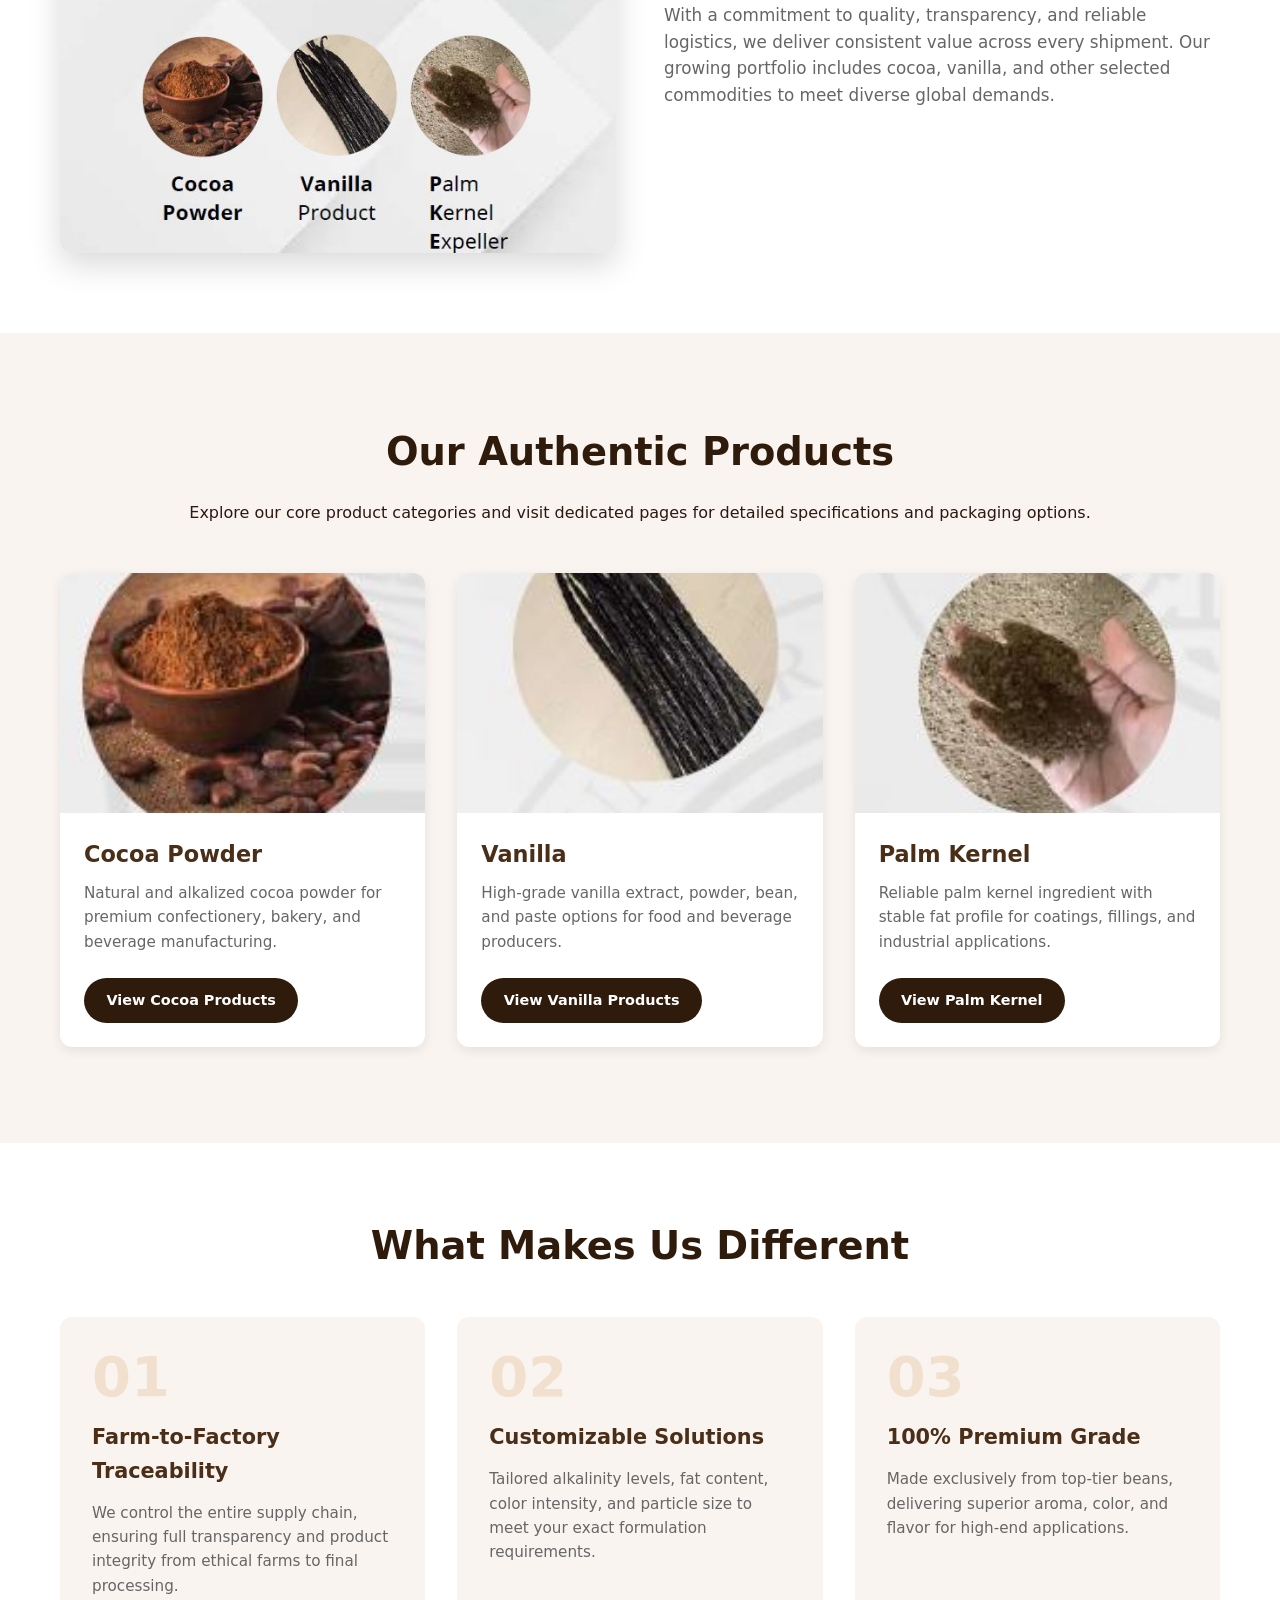
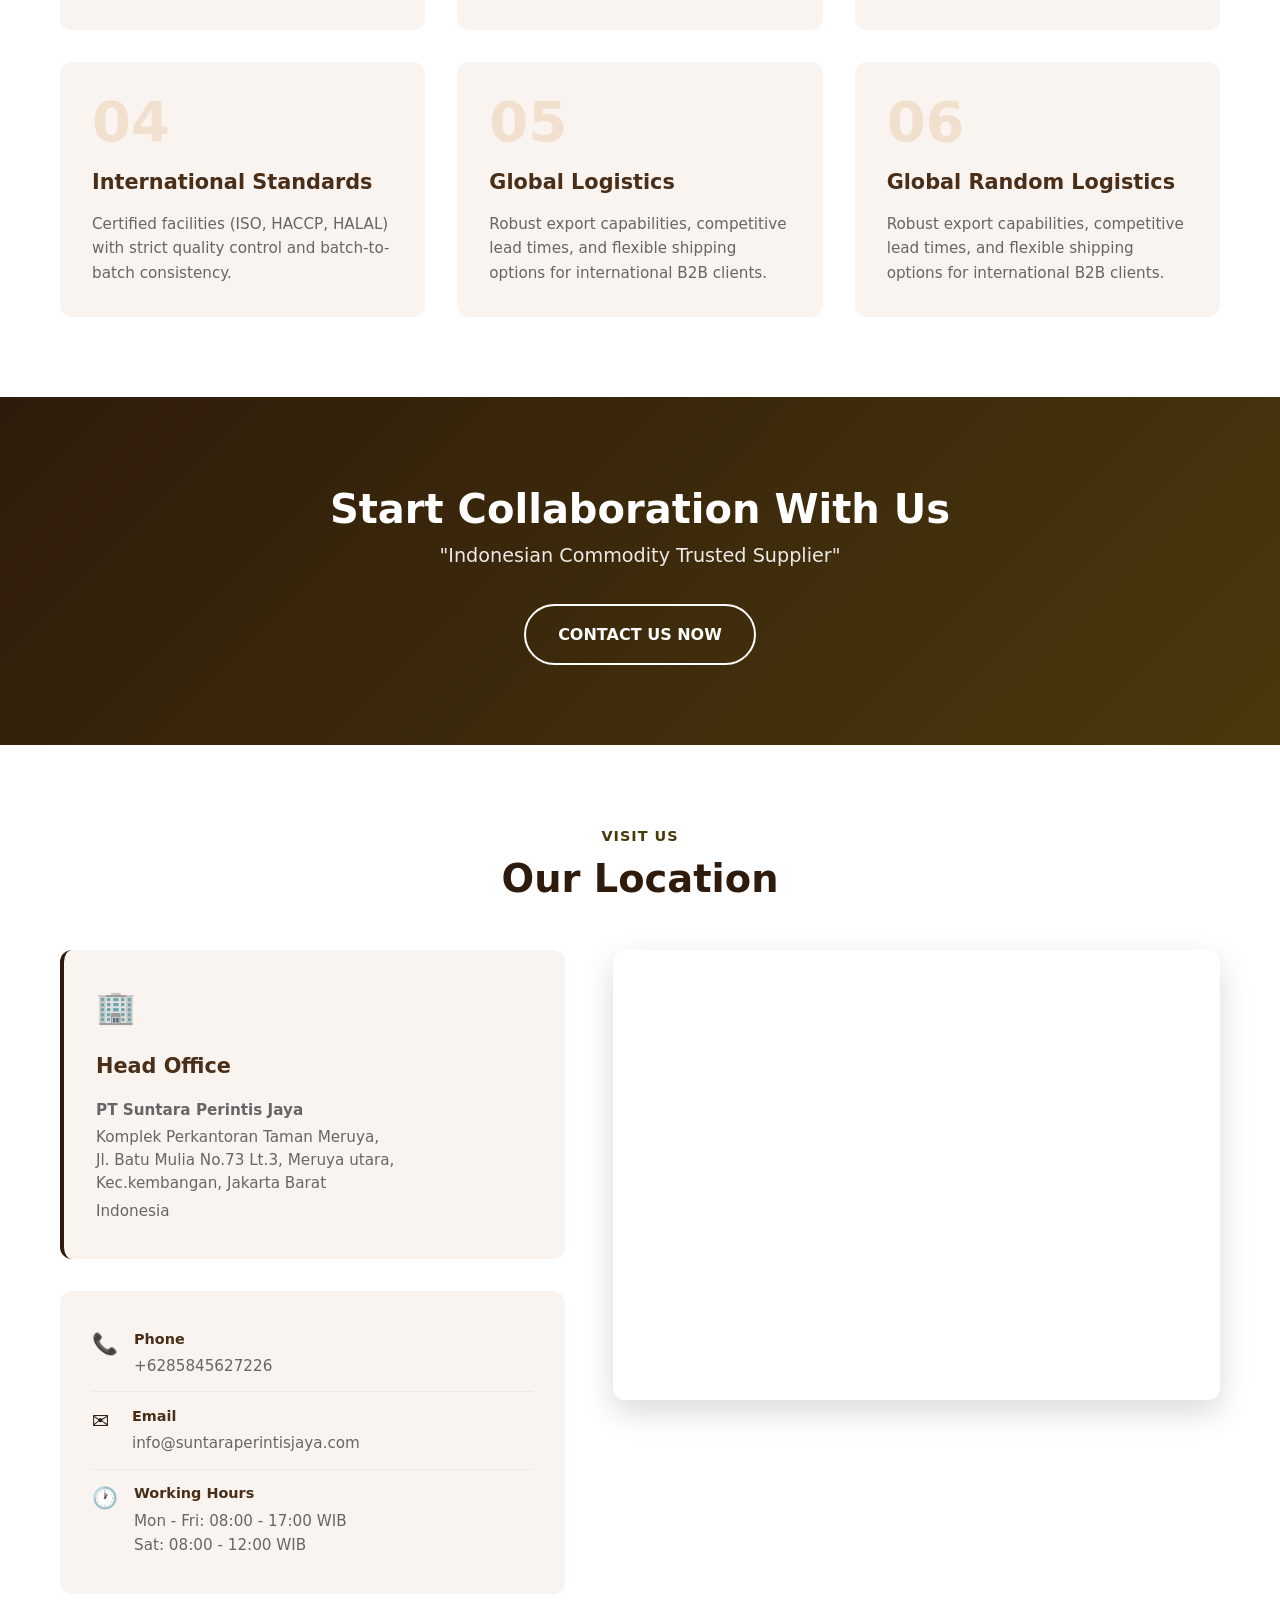
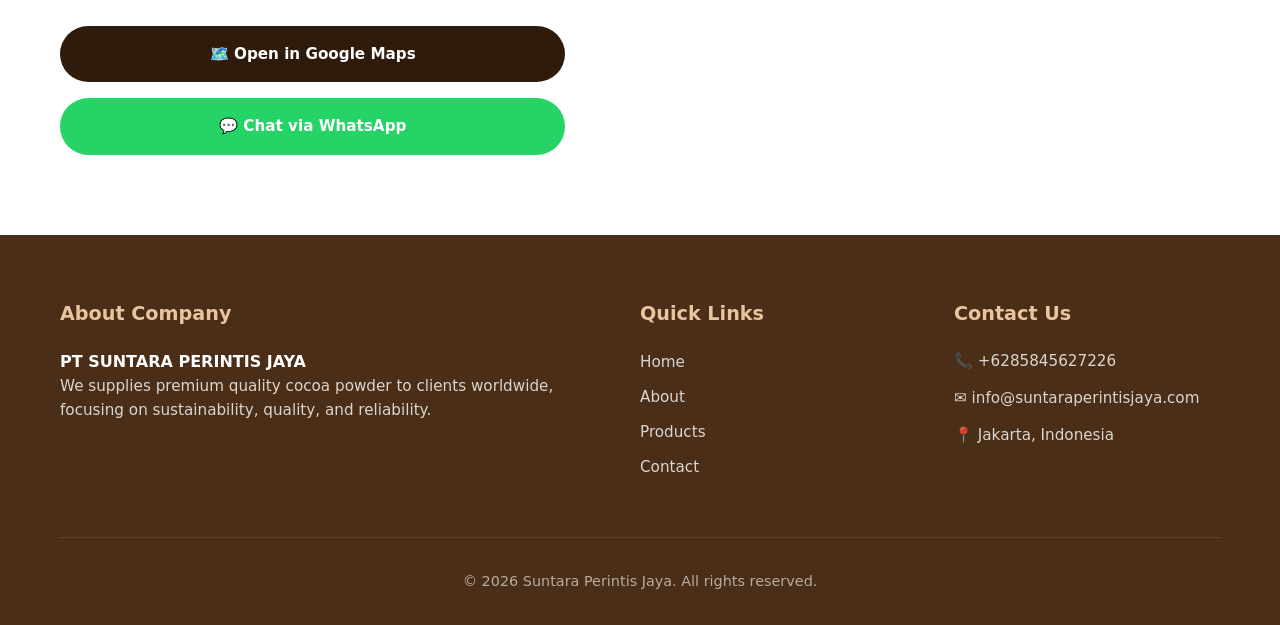
==== commit d343e705: "editText" ====
--- a/index.html
+++ b/index.html
@@ -85,7 +85,7 @@
                     <h1 class="hero-title">SUNTARA PERINTIS JAYA</h1>
                     <p class="hero-subtitle">Indonesian Commodity Trusted Supplier</p>
                     <a href="#about" class="btn-primary">
-                        Get To Know More Cocoa Manufacturer From Indonesia
+                        Find Out More
                         <span class="arrow">▼</span>
                     </a>
                 </div>
